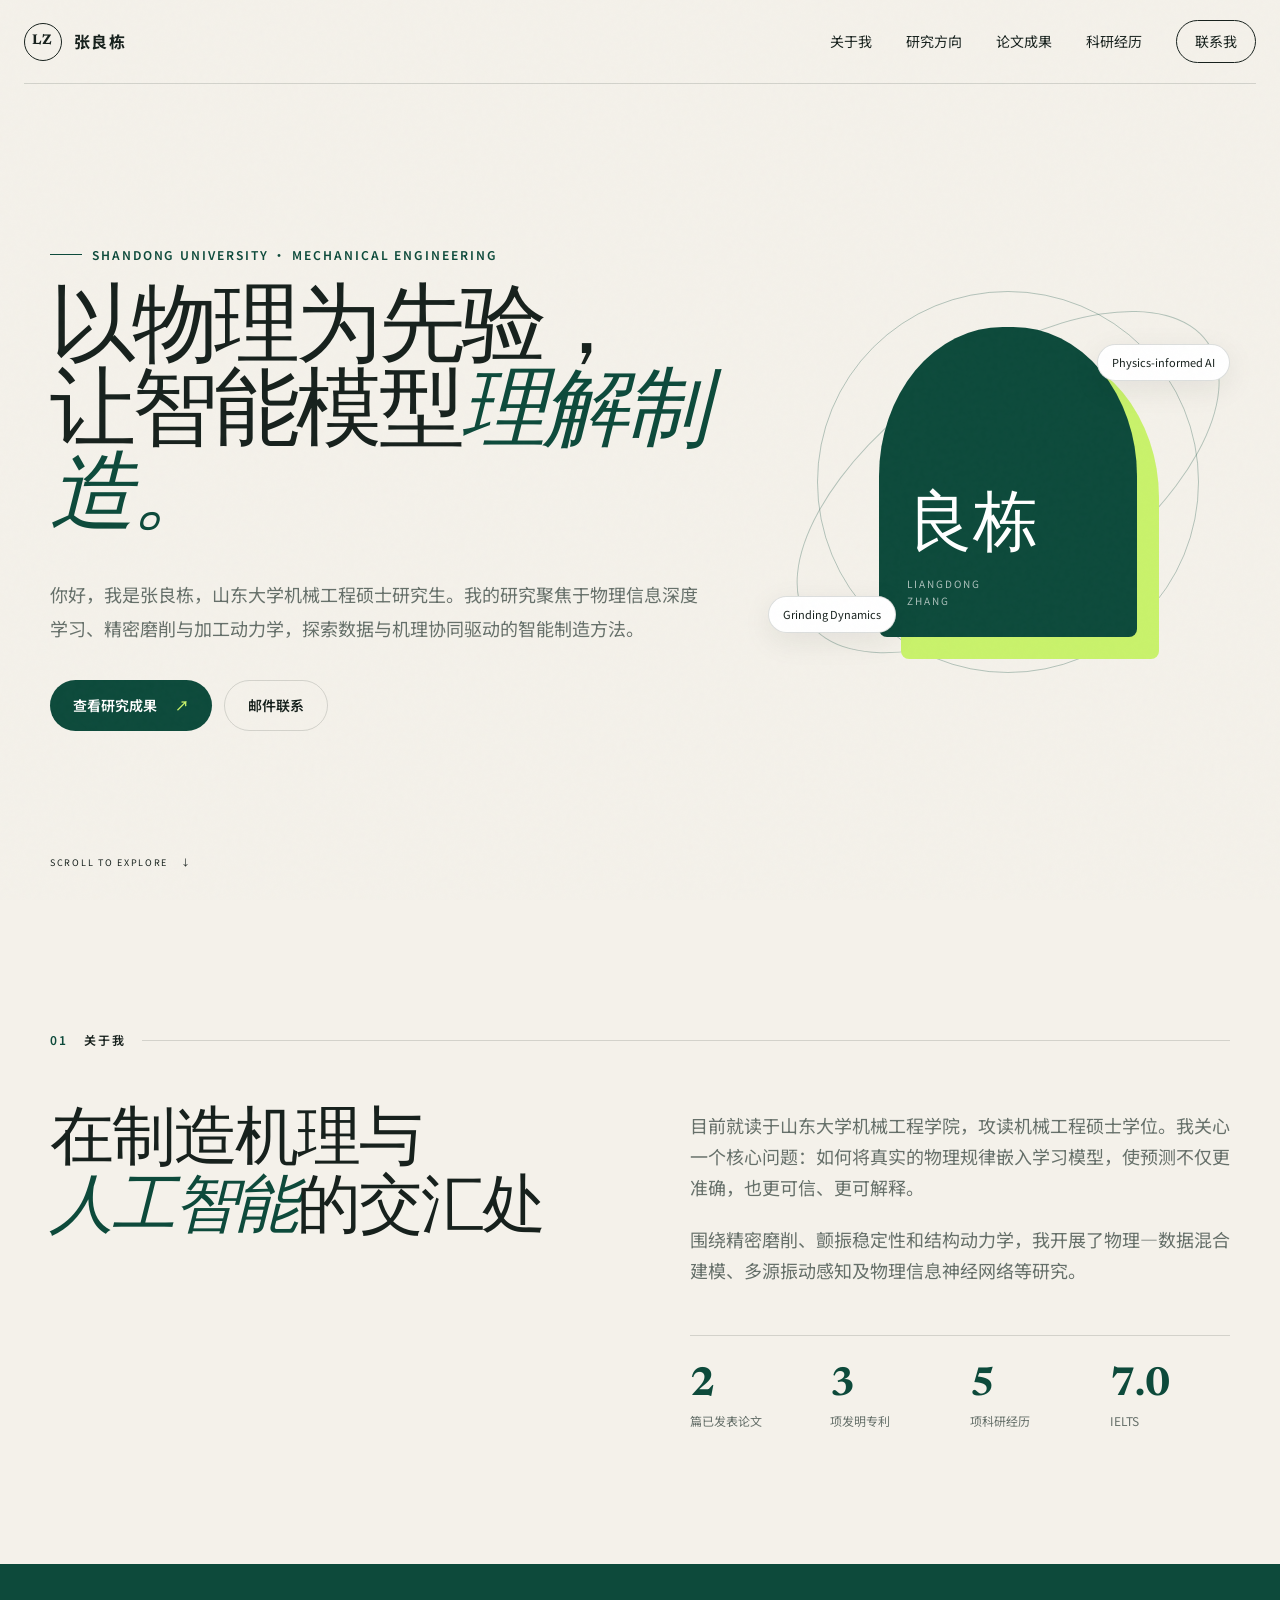
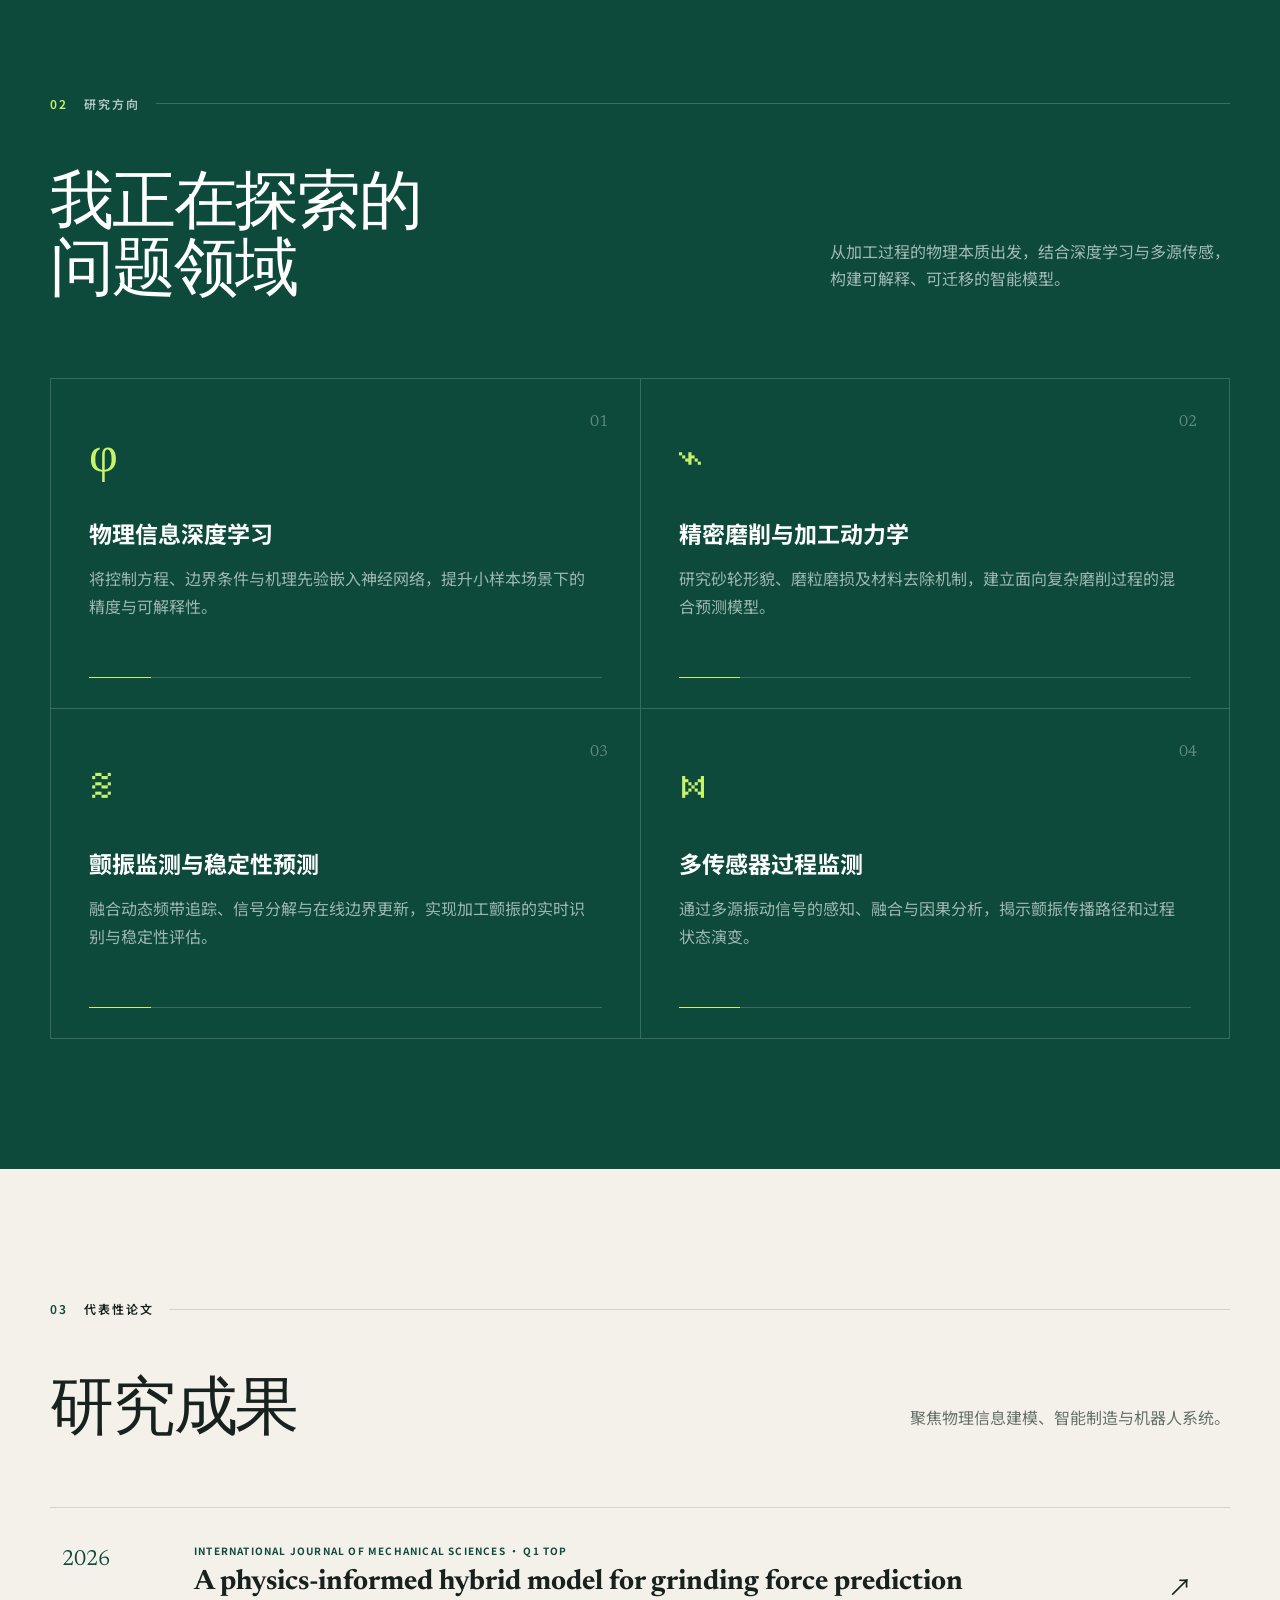
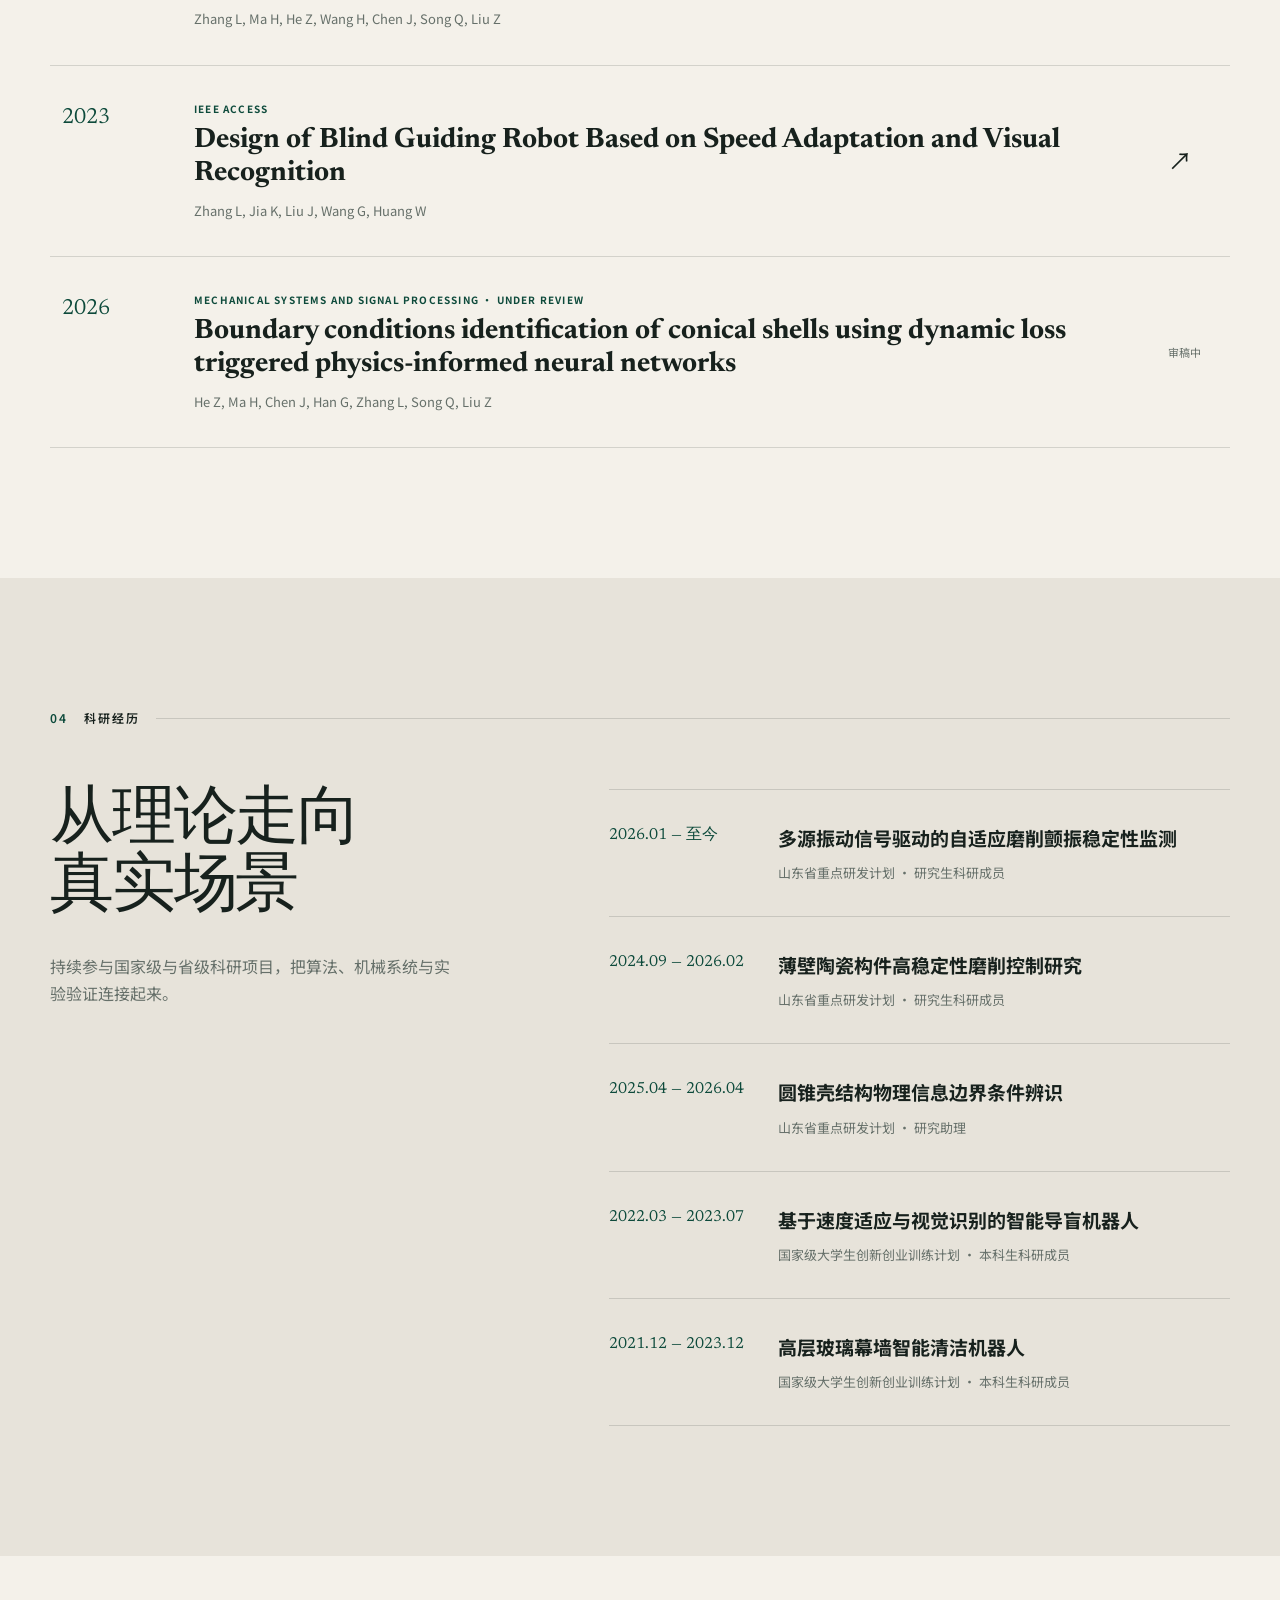
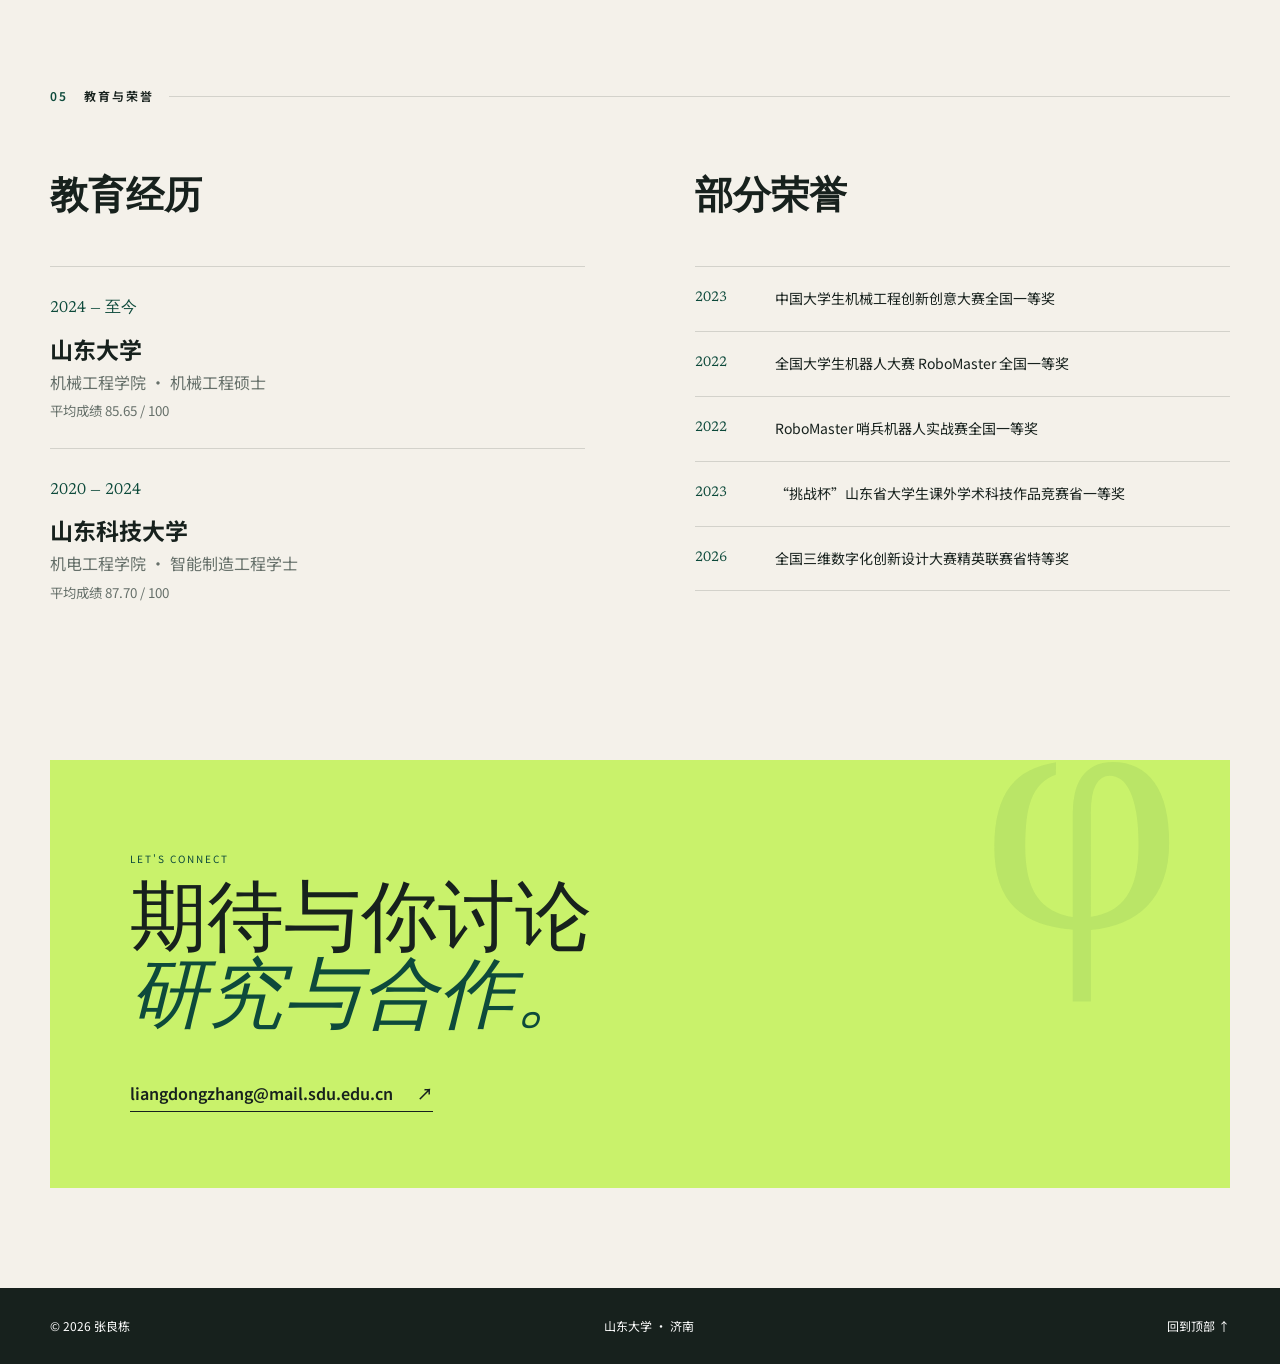
==== index.html @ fd8943cd "Add files via upload" ====
<!doctype html>
<html lang="zh-CN">
<head>
  <meta charset="UTF-8">
  <meta name="viewport" content="width=device-width, initial-scale=1.0">
  <meta name="description" content="张良栋的个人学术主页，研究方向包括物理信息深度学习、精密磨削、加工颤振监测与多传感器过程监测。">
  <title>张良栋｜个人学术主页</title>
  <link rel="preconnect" href="https://fonts.googleapis.com">
  <link rel="preconnect" href="https://fonts.gstatic.com" crossorigin>
  <link href="https://fonts.googleapis.com/css2?family=Noto+Sans+SC:wght@400;500;600;700&family=Newsreader:opsz,wght@6..72,500;6..72,600&display=swap" rel="stylesheet">
  <link rel="stylesheet" href="styles.css">
</head>
<body>
  <div class="page-noise" aria-hidden="true"></div>
  <header class="site-header">
    <a class="brand" href="#top" aria-label="返回首页">
      <span class="brand-mark">LZ</span>
      <span>张良栋</span>
    </a>
    <button class="menu-toggle" aria-label="打开导航" aria-expanded="false"><span></span><span></span></button>
    <nav class="nav-links" aria-label="主导航">
      <a href="#about">关于我</a>
      <a href="#research">研究方向</a>
      <a href="#publications">论文成果</a>
      <a href="#experience">科研经历</a>
      <a class="nav-contact" href="mailto:liangdongzhang@mail.sdu.edu.cn">联系我</a>
    </nav>
  </header>

  <main id="top">
    <section class="hero section-shell">
      <div class="hero-copy reveal">
        <p class="eyebrow"><span></span> SHANDONG UNIVERSITY · MECHANICAL ENGINEERING</p>
        <h1>以物理为先验，<br>让智能模型<span>理解制造。</span></h1>
        <p class="hero-intro">你好，我是张良栋，山东大学机械工程硕士研究生。我的研究聚焦于物理信息深度学习、精密磨削与加工动力学，探索数据与机理协同驱动的智能制造方法。</p>
        <div class="hero-actions">
          <a class="button button-primary" href="#publications">查看研究成果 <span>↗</span></a>
          <a class="button button-ghost" href="mailto:liangdongzhang@mail.sdu.edu.cn">邮件联系</a>
        </div>
      </div>
      <div class="hero-visual reveal" aria-label="张良栋姓名图形">
        <div class="orbit orbit-one"></div><div class="orbit orbit-two"></div>
        <div class="portrait-placeholder"><span>良栋</span><small>LIANGDONG<br>ZHANG</small></div>
        <div class="hero-tag tag-one">Physics-informed AI</div>
        <div class="hero-tag tag-two">Grinding Dynamics</div>
      </div>
      <div class="scroll-note">SCROLL TO EXPLORE <span>↓</span></div>
    </section>

    <section id="about" class="about section-shell section-pad">
      <div class="section-label reveal"><span>01</span> 关于我</div>
      <div class="about-grid">
        <h2 class="section-title reveal">在制造机理与<br><em>人工智能</em>的交汇处</h2>
        <div class="about-content reveal">
          <p>目前就读于山东大学机械工程学院，攻读机械工程硕士学位。我关心一个核心问题：如何将真实的物理规律嵌入学习模型，使预测不仅更准确，也更可信、更可解释。</p>
          <p>围绕精密磨削、颤振稳定性和结构动力学，我开展了物理—数据混合建模、多源振动感知及物理信息神经网络等研究。</p>
          <div class="stats">
            <div><strong>2</strong><span>篇已发表论文</span></div>
            <div><strong>3</strong><span>项发明专利</span></div>
            <div><strong>5</strong><span>项科研经历</span></div>
            <div><strong>7.0</strong><span>IELTS</span></div>
          </div>
        </div>
      </div>
    </section>

    <section id="research" class="research section-pad">
      <div class="section-shell">
        <div class="section-label light reveal"><span>02</span> 研究方向</div>
        <div class="research-head reveal"><h2 class="section-title light">我正在探索的<br>问题领域</h2><p>从加工过程的物理本质出发，结合深度学习与多源传感，构建可解释、可迁移的智能模型。</p></div>
        <div class="research-grid">
          <article class="research-card reveal"><span class="card-index">01</span><div class="card-icon">φ</div><h3>物理信息深度学习</h3><p>将控制方程、边界条件与机理先验嵌入神经网络，提升小样本场景下的精度与可解释性。</p><div class="card-line"></div></article>
          <article class="research-card reveal"><span class="card-index">02</span><div class="card-icon">⌁</div><h3>精密磨削与加工动力学</h3><p>研究砂轮形貌、磨粒磨损及材料去除机制，建立面向复杂磨削过程的混合预测模型。</p><div class="card-line"></div></article>
          <article class="research-card reveal"><span class="card-index">03</span><div class="card-icon">≋</div><h3>颤振监测与稳定性预测</h3><p>融合动态频带追踪、信号分解与在线边界更新，实现加工颤振的实时识别与稳定性评估。</p><div class="card-line"></div></article>
          <article class="research-card reveal"><span class="card-index">04</span><div class="card-icon">⋈</div><h3>多传感器过程监测</h3><p>通过多源振动信号的感知、融合与因果分析，揭示颤振传播路径和过程状态演变。</p><div class="card-line"></div></article>
        </div>
      </div>
    </section>

    <section id="publications" class="publications section-shell section-pad">
      <div class="section-label reveal"><span>03</span> 代表性论文</div>
      <div class="pub-heading reveal"><h2 class="section-title">研究成果</h2><p>聚焦物理信息建模、智能制造与机器人系统。</p></div>
      <div class="pub-list">
        <a class="pub-item reveal" href="https://doi.org/10.1016/j.ijmecsci.2026.111451" target="_blank" rel="noreferrer"><span class="pub-year">2026</span><div><p class="pub-meta">INTERNATIONAL JOURNAL OF MECHANICAL SCIENCES · Q1 TOP</p><h3>A physics-informed hybrid model for grinding force prediction</h3><p>Zhang L, Ma H, He Z, Wang H, Chen J, Song Q, Liu Z</p></div><span class="pub-arrow">↗</span></a>
        <a class="pub-item reveal" href="https://doi.org/10.1109/ACCESS.2023.3296066" target="_blank" rel="noreferrer"><span class="pub-year">2023</span><div><p class="pub-meta">IEEE ACCESS</p><h3>Design of Blind Guiding Robot Based on Speed Adaptation and Visual Recognition</h3><p>Zhang L, Jia K, Liu J, Wang G, Huang W</p></div><span class="pub-arrow">↗</span></a>
        <article class="pub-item reveal"><span class="pub-year">2026</span><div><p class="pub-meta">MECHANICAL SYSTEMS AND SIGNAL PROCESSING · UNDER REVIEW</p><h3>Boundary conditions identification of conical shells using dynamic loss triggered physics-informed neural networks</h3><p>He Z, Ma H, Chen J, Han G, Zhang L, Song Q, Liu Z</p></div><span class="status">审稿中</span></article>
      </div>
    </section>

    <section id="experience" class="experience section-pad">
      <div class="section-shell">
        <div class="section-label reveal"><span>04</span> 科研经历</div>
        <div class="experience-layout">
          <div class="experience-intro reveal"><h2 class="section-title">从理论走向<br>真实场景</h2><p>持续参与国家级与省级科研项目，把算法、机械系统与实验验证连接起来。</p></div>
          <div class="timeline">
            <article class="timeline-item reveal"><div class="time">2026.01 — 至今</div><div><h3>多源振动信号驱动的自适应磨削颤振稳定性监测</h3><p>山东省重点研发计划 · 研究生科研成员</p></div></article>
            <article class="timeline-item reveal"><div class="time">2024.09 — 2026.02</div><div><h3>薄壁陶瓷构件高稳定性磨削控制研究</h3><p>山东省重点研发计划 · 研究生科研成员</p></div></article>
            <article class="timeline-item reveal"><div class="time">2025.04 — 2026.04</div><div><h3>圆锥壳结构物理信息边界条件辨识</h3><p>山东省重点研发计划 · 研究助理</p></div></article>
            <article class="timeline-item reveal"><div class="time">2022.03 — 2023.07</div><div><h3>基于速度适应与视觉识别的智能导盲机器人</h3><p>国家级大学生创新创业训练计划 · 本科生科研成员</p></div></article>
            <article class="timeline-item reveal"><div class="time">2021.12 — 2023.12</div><div><h3>高层玻璃幕墙智能清洁机器人</h3><p>国家级大学生创新创业训练计划 · 本科生科研成员</p></div></article>
          </div>
        </div>
      </div>
    </section>

    <section class="education section-shell section-pad">
      <div class="section-label reveal"><span>05</span> 教育与荣誉</div>
      <div class="edu-grid">
        <div class="edu-column reveal"><h2 class="minor-title">教育经历</h2><article><span>2024 — 至今</span><h3>山东大学</h3><p>机械工程学院 · 机械工程硕士</p><small>平均成绩 85.65 / 100</small></article><article><span>2020 — 2024</span><h3>山东科技大学</h3><p>机电工程学院 · 智能制造工程学士</p><small>平均成绩 87.70 / 100</small></article></div>
        <div class="award-column reveal"><h2 class="minor-title">部分荣誉</h2><ul><li><span>2023</span>中国大学生机械工程创新创意大赛全国一等奖</li><li><span>2022</span>全国大学生机器人大赛 RoboMaster 全国一等奖</li><li><span>2022</span>RoboMaster 哨兵机器人实战赛全国一等奖</li><li><span>2023</span>“挑战杯”山东省大学生课外学术科技作品竞赛省一等奖</li><li><span>2026</span>全国三维数字化创新设计大赛精英联赛省特等奖</li></ul></div>
      </div>
    </section>

    <section class="contact section-shell reveal">
      <p>LET'S CONNECT</p><h2>期待与你讨论<br><em>研究与合作。</em></h2><a href="mailto:liangdongzhang@mail.sdu.edu.cn">liangdongzhang@mail.sdu.edu.cn <span>↗</span></a>
    </section>
  </main>

  <footer><div class="section-shell"><span>© <span id="year"></span> 张良栋</span><span>山东大学 · 济南</span><a href="#top">回到顶部 ↑</a></div></footer>
  <script src="script.js"></script>
</body>
</html>
---- styles.css ----
:root{--paper:#f4f1ea;--ink:#17211d;--muted:#66706a;--green:#0d4a3b;--lime:#c9f26b;--line:rgba(23,33,29,.15);--serif:"Newsreader",serif;--sans:"Noto Sans SC",sans-serif}*{box-sizing:border-box}html{scroll-behavior:smooth}body{margin:0;background:var(--paper);color:var(--ink);font-family:var(--sans);font-size:16px;line-height:1.7}.page-noise{position:fixed;inset:0;pointer-events:none;z-index:99;opacity:.025;background-image:url("data:image/svg+xml,%3Csvg viewBox='0 0 180 180' xmlns='http://www.w3.org/2000/svg'%3E%3Cfilter id='n'%3E%3CfeTurbulence type='fractalNoise' baseFrequency='.9' numOctaves='4' stitchTiles='stitch'/%3E%3C/filter%3E%3Crect width='100%25' height='100%25' filter='url(%23n)' opacity='.8'/%3E%3C/svg%3E")}.section-shell{width:min(1180px,calc(100% - 80px));margin:auto}.section-pad{padding-top:130px;padding-bottom:130px}.site-header{height:84px;width:min(1340px,calc(100% - 48px));margin:auto;display:flex;align-items:center;justify-content:space-between;position:relative;z-index:50;border-bottom:1px solid var(--line)}.brand{display:flex;align-items:center;gap:12px;color:var(--ink);text-decoration:none;font-weight:700;letter-spacing:.08em}.brand-mark{width:38px;height:38px;border:1.5px solid var(--ink);border-radius:50%;display:grid;place-items:center;font-family:var(--serif);font-size:14px}.nav-links{display:flex;align-items:center;gap:34px}.nav-links a{color:var(--ink);text-decoration:none;font-size:14px;transition:opacity .2s}.nav-links a:hover{opacity:.55}.nav-contact{border:1px solid var(--ink);border-radius:99px;padding:9px 18px}.menu-toggle{display:none;background:none;border:0;padding:10px}.menu-toggle span{display:block;width:24px;height:1px;background:var(--ink);margin:6px}.hero{min-height:calc(100vh - 84px);display:grid;grid-template-columns:1.2fr .8fr;align-items:center;gap:70px;position:relative;padding-top:70px;padding-bottom:90px}.eyebrow,.section-label{font-size:12px;letter-spacing:.16em;font-weight:600;text-transform:uppercase}.eyebrow{display:flex;align-items:center;gap:10px;color:var(--green);margin-bottom:26px}.eyebrow span{width:32px;height:1px;background:currentColor}.hero h1{font-family:var(--serif);font-weight:500;font-size:clamp(60px,6.7vw,98px);line-height:.98;letter-spacing:-.045em;margin:0}.hero h1 span{color:var(--green);font-style:italic}.hero-intro{max-width:650px;color:var(--muted);font-size:18px;line-height:1.9;margin:34px 0}.hero-actions{display:flex;gap:12px}.button{padding:13px 23px;border-radius:99px;text-decoration:none;font-size:14px;font-weight:600;display:inline-flex;gap:18px;align-items:center}.button-primary{background:var(--green);color:white}.button-primary span{color:var(--lime)}.button-ghost{border:1px solid var(--line);color:var(--ink)}.hero-visual{aspect-ratio:1;position:relative;display:grid;place-items:center}.portrait-placeholder{width:58%;aspect-ratio:.83;background:var(--green);border-radius:48% 48% 8px 8px;display:flex;flex-direction:column;justify-content:flex-end;padding:28px;color:white;position:relative;z-index:2;box-shadow:22px 22px 0 var(--lime)}.portrait-placeholder>span{font-family:var(--serif);font-size:66px;line-height:1}.portrait-placeholder small{font-size:10px;letter-spacing:.2em;margin-top:14px;opacity:.65}.orbit{position:absolute;border:1px solid rgba(13,74,59,.28);border-radius:50%}.orbit-one{width:86%;height:86%}.orbit-two{width:110%;height:54%;transform:rotate(-35deg)}.hero-tag{position:absolute;background:#fff;border:1px solid var(--line);border-radius:99px;padding:8px 14px;font-size:11px;z-index:3;box-shadow:0 8px 30px rgba(23,33,29,.08)}.tag-one{top:19%;right:0}.tag-two{bottom:16%;left:-4%}.scroll-note{position:absolute;bottom:30px;left:0;font-size:9px;letter-spacing:.19em}.scroll-note span{margin-left:9px}.section-label{display:flex;align-items:center;gap:16px;margin-bottom:60px}.section-label span{color:var(--green)}.section-label:after{content:"";height:1px;flex:1;background:var(--line)}.section-title{font-family:var(--serif);font-size:clamp(48px,5vw,74px);font-weight:500;line-height:1.05;letter-spacing:-.035em;margin:0}.section-title em{color:var(--green);font-weight:500}.about-grid{display:grid;grid-template-columns:1fr 1fr;gap:100px}.about-content>p{font-size:18px;color:var(--muted);margin:0 0 22px}.stats{display:grid;grid-template-columns:repeat(4,1fr);gap:20px;border-top:1px solid var(--line);margin-top:50px;padding-top:30px}.stats strong{display:block;font-family:var(--serif);font-size:40px;color:var(--green);line-height:1}.stats span{font-size:12px;color:var(--muted)}.research{background:var(--green);color:white}.section-label.light{color:rgba(255,255,255,.7)}.section-label.light span{color:var(--lime)}.section-label.light:after{background:rgba(255,255,255,.2)}.research-head{display:flex;justify-content:space-between;align-items:flex-end;margin-bottom:70px}.section-title.light{color:white}.research-head>p{width:400px;color:rgba(255,255,255,.62)}.research-grid{display:grid;grid-template-columns:repeat(2,1fr);border-top:1px solid rgba(255,255,255,.18);border-left:1px solid rgba(255,255,255,.18)}.research-card{min-height:330px;padding:38px;position:relative;border-right:1px solid rgba(255,255,255,.18);border-bottom:1px solid rgba(255,255,255,.18);overflow:hidden}.card-index{position:absolute;right:32px;top:30px;font-family:var(--serif);color:rgba(255,255,255,.35)}.card-icon{font-family:var(--serif);font-size:50px;color:var(--lime);height:75px}.research-card h3{font-size:23px;margin:22px 0 12px}.research-card p{color:rgba(255,255,255,.6);max-width:500px;margin:0}.card-line{position:absolute;left:38px;right:38px;bottom:30px;height:1px;background:rgba(255,255,255,.18)}.card-line:after{content:"";display:block;width:12%;height:1px;background:var(--lime);transition:width .4s}.research-card:hover .card-line:after{width:100%}.pub-heading{display:flex;align-items:flex-end;justify-content:space-between;margin-bottom:60px}.pub-heading p{color:var(--muted)}.pub-item{display:grid;grid-template-columns:100px 1fr 50px;gap:32px;padding:34px 12px;border-top:1px solid var(--line);text-decoration:none;color:var(--ink);transition:padding .25s,background .25s}.pub-item:last-child{border-bottom:1px solid var(--line)}a.pub-item:hover{background:rgba(255,255,255,.65);padding-left:24px;padding-right:24px}.pub-year{font-family:var(--serif);font-size:22px;color:var(--green)}.pub-meta{color:var(--green)!important;font-size:10px!important;font-weight:700;letter-spacing:.12em}.pub-item h3{font-family:var(--serif);font-size:28px;line-height:1.2;margin:7px 0 9px}.pub-item p{color:var(--muted);font-size:13px;margin:0}.pub-arrow{font-size:24px;align-self:center}.status{font-size:11px;color:var(--muted);align-self:center}.experience{background:#e7e3da}.experience-layout{display:grid;grid-template-columns:.85fr 1.15fr;gap:100px}.experience-intro{position:sticky;top:120px;align-self:start}.experience-intro>p{color:var(--muted);max-width:400px;margin-top:30px}.timeline{border-top:1px solid var(--line)}.timeline-item{display:grid;grid-template-columns:145px 1fr;gap:24px;padding:32px 0;border-bottom:1px solid var(--line)}.timeline-item .time{font-family:var(--serif);color:var(--green);font-size:16px}.timeline-item h3{font-size:19px;margin:0 0 8px}.timeline-item p{font-size:13px;color:var(--muted);margin:0}.edu-grid{display:grid;grid-template-columns:1fr 1fr;gap:110px}.minor-title{font-family:var(--serif);font-size:38px;margin:0 0 35px}.edu-column article{padding:25px 0;border-top:1px solid var(--line)}.edu-column article>span,.award-column li span{color:var(--green);font-family:var(--serif)}.edu-column h3{font-size:23px;margin:7px 0 0}.edu-column p{margin:0;color:var(--muted)}.edu-column small{color:var(--muted)}.award-column ul{list-style:none;margin:0;padding:0;border-top:1px solid var(--line)}.award-column li{display:grid;grid-template-columns:70px 1fr;gap:10px;padding:20px 0;border-bottom:1px solid var(--line);font-size:14px}.contact{background:var(--lime);padding:80px;margin-bottom:100px;position:relative;overflow:hidden}.contact:after{content:"φ";position:absolute;right:4%;top:-90px;font-family:var(--serif);font-size:350px;line-height:1;color:rgba(13,74,59,.08)}.contact>p{font-size:10px;letter-spacing:.2em;color:var(--green)}.contact h2{font-family:var(--serif);font-weight:500;font-size:clamp(48px,6vw,80px);line-height:1;margin:20px 0 40px}.contact h2 em{color:var(--green);font-weight:500}.contact>a{position:relative;z-index:1;color:var(--ink);font-weight:600;text-decoration:none;border-bottom:1px solid var(--ink);padding-bottom:6px}.contact>a span{margin-left:20px}footer{background:var(--ink);color:white;padding:28px 0;font-size:12px}footer .section-shell{display:flex;justify-content:space-between}footer a{color:white;text-decoration:none}.reveal{opacity:0;transform:translateY(24px);transition:opacity .7s ease,transform .7s ease}.reveal.visible{opacity:1;transform:none}
@media(max-width:900px){.section-shell{width:min(100% - 40px,700px)}.section-pad{padding:90px 0}.menu-toggle{display:block}.nav-links{display:none;position:absolute;top:75px;left:0;right:0;background:var(--paper);padding:30px;flex-direction:column;align-items:flex-start;border-bottom:1px solid var(--line)}.nav-links.open{display:flex}.hero{grid-template-columns:1fr;padding-top:70px}.hero-copy{z-index:3}.hero-visual{width:min(460px,90%);margin:auto}.scroll-note{display:none}.about-grid,.experience-layout,.edu-grid{grid-template-columns:1fr;gap:60px}.stats{grid-template-columns:repeat(2,1fr)}.research-head{display:block}.research-head>p{width:auto;margin-top:25px}.experience-intro{position:static}.contact{padding:55px 35px}}
@media(max-width:600px){.site-header{width:calc(100% - 30px)}.section-shell{width:calc(100% - 30px)}.hero{gap:25px;padding-top:45px}.hero h1{font-size:52px}.hero-intro{font-size:16px}.hero-actions{flex-wrap:wrap}.hero-visual{width:90%}.research-grid{grid-template-columns:1fr}.research-card{min-height:300px}.pub-heading{display:block}.pub-item{grid-template-columns:54px 1fr;gap:12px}.pub-arrow,.status{display:none}.pub-item h3{font-size:22px}.timeline-item{grid-template-columns:1fr;gap:8px}.edu-grid{gap:70px}.contact{width:calc(100% - 30px);margin-bottom:50px}.contact h2{font-size:47px}.contact>a{font-size:12px}footer .section-shell{flex-direction:column;gap:8px}.section-title{font-size:48px}}
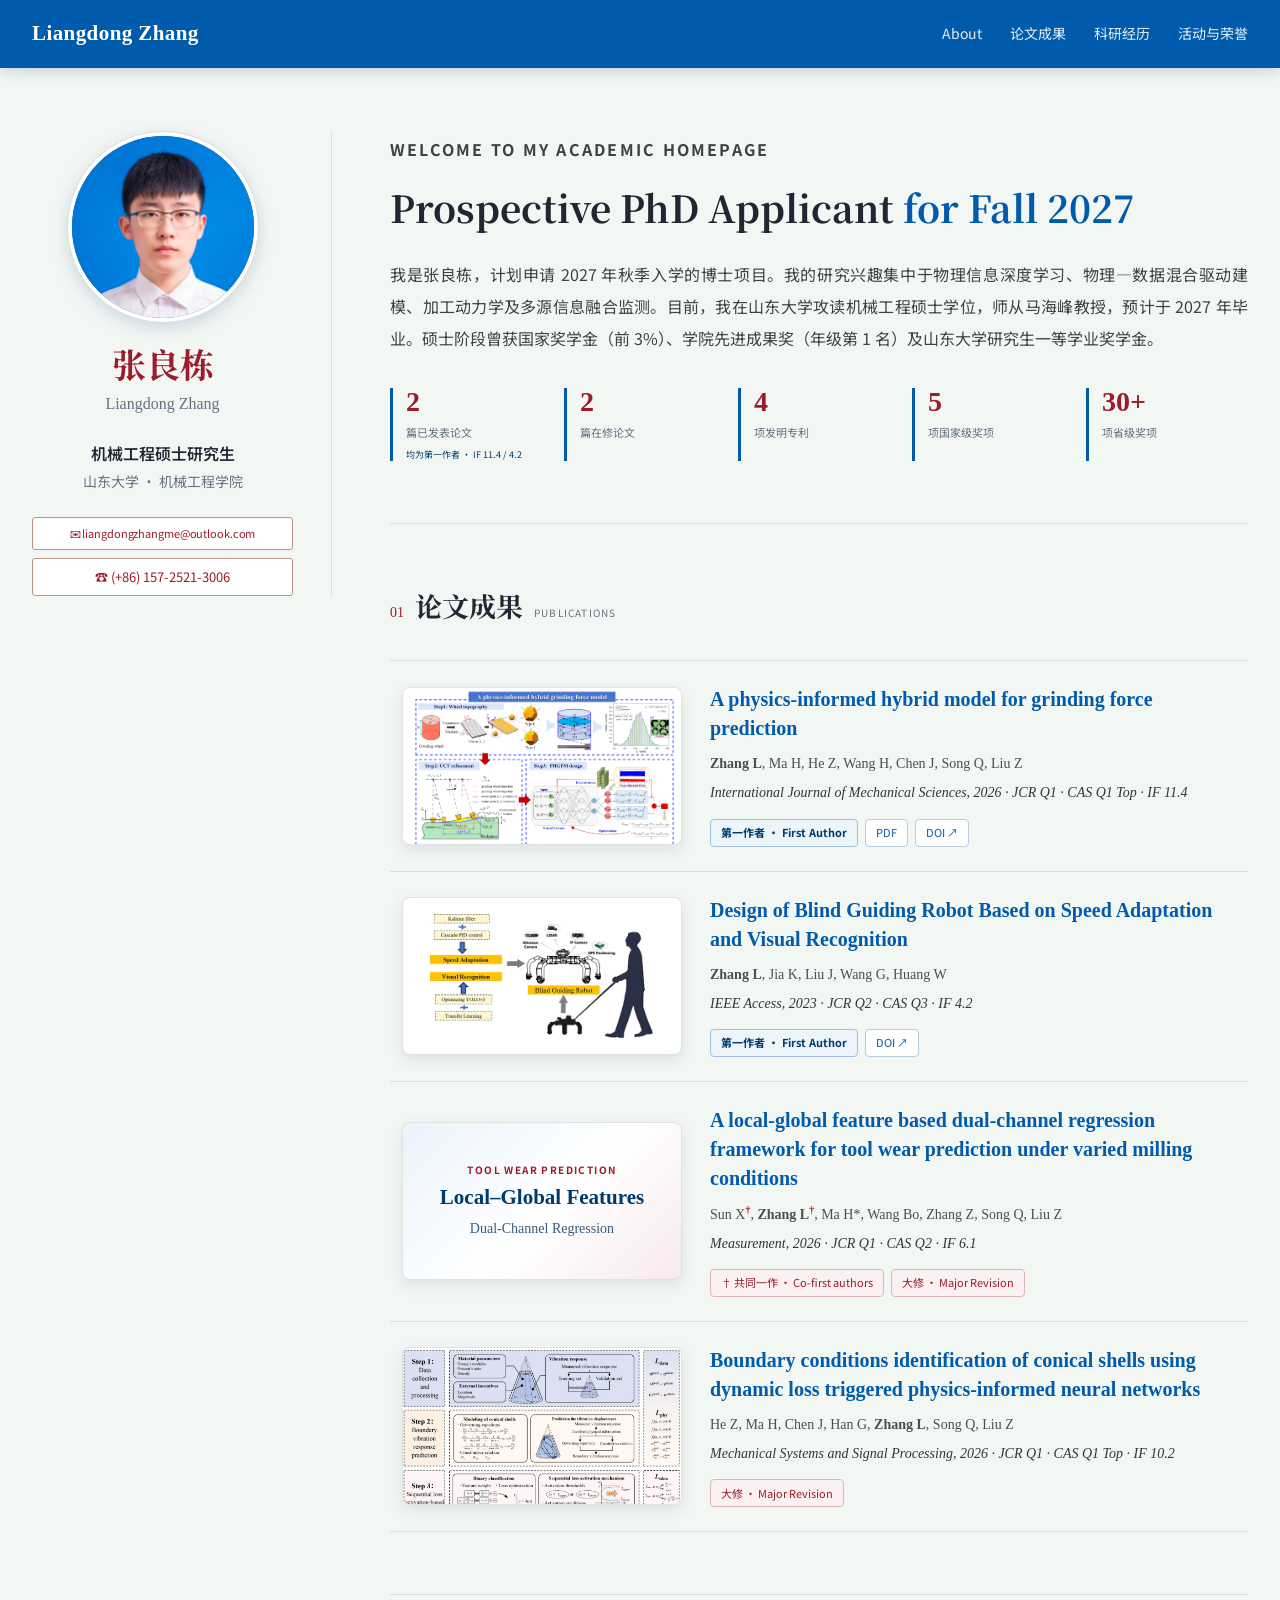
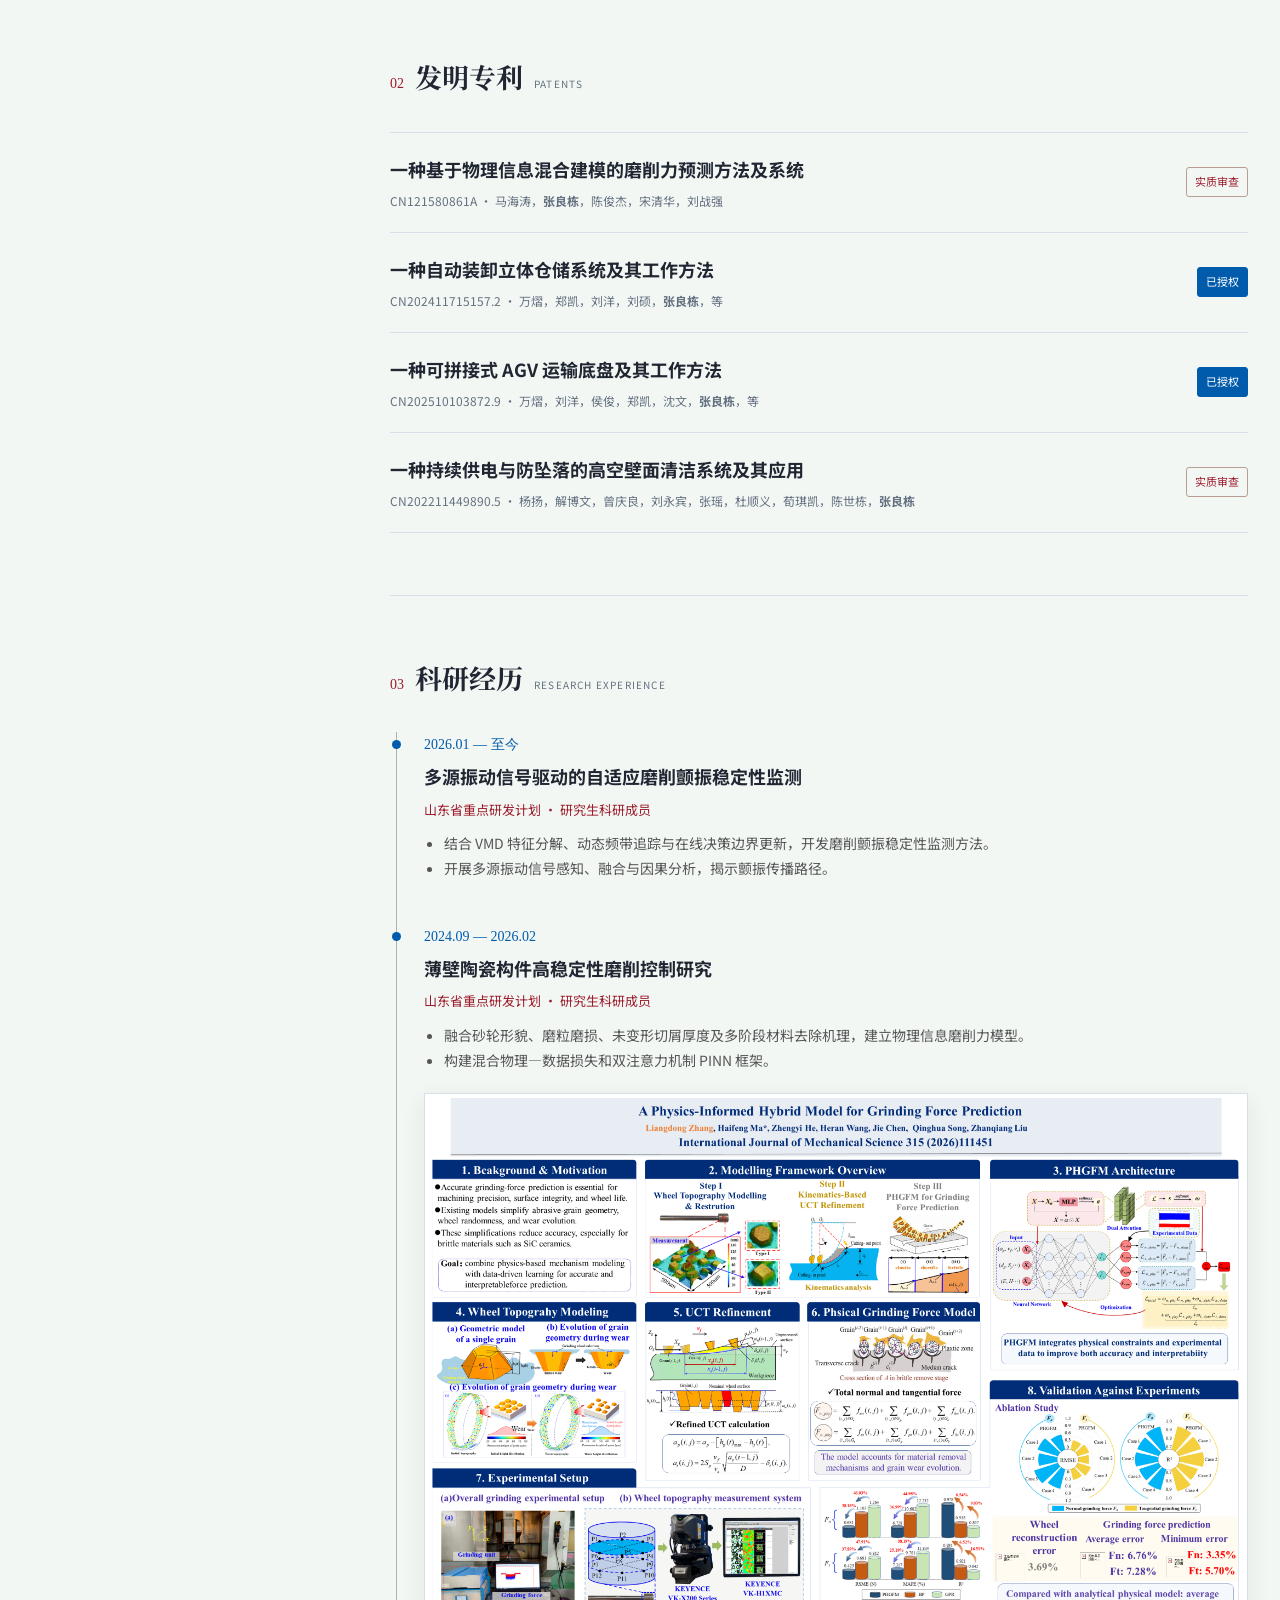
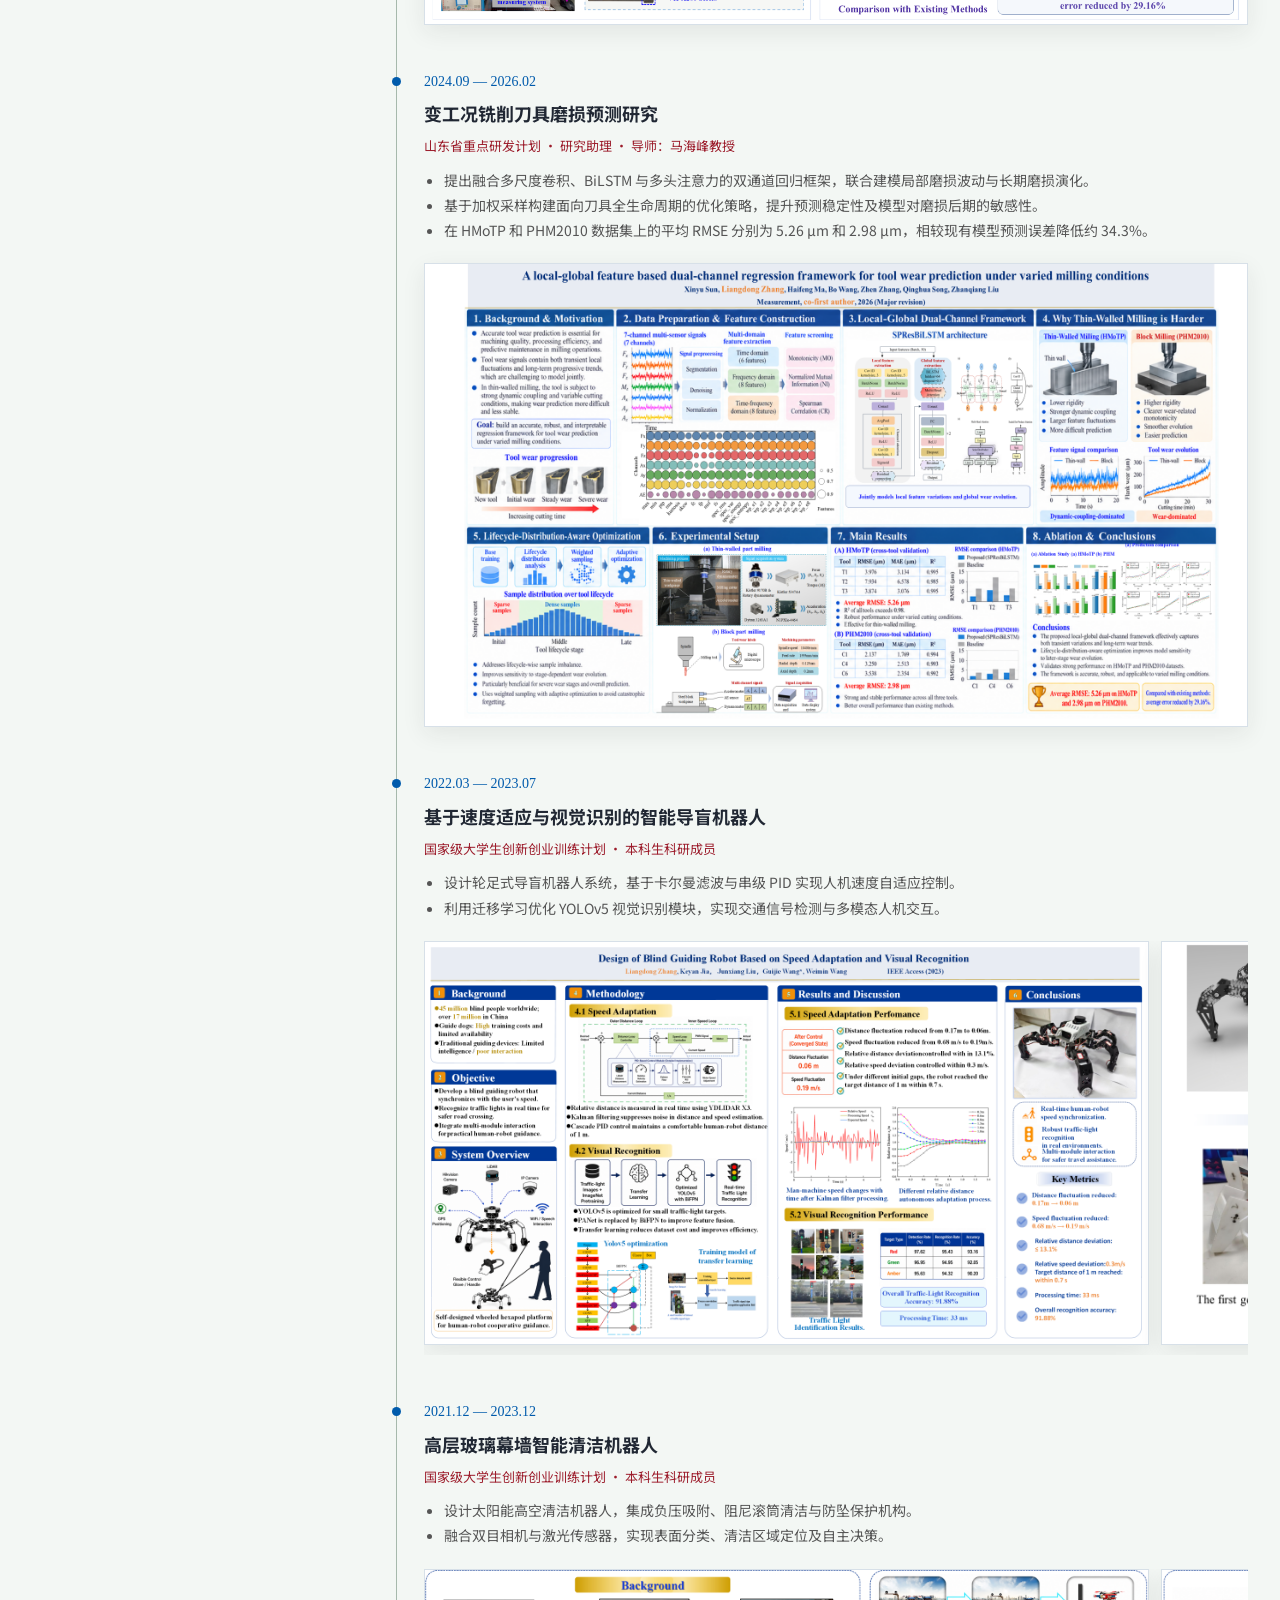
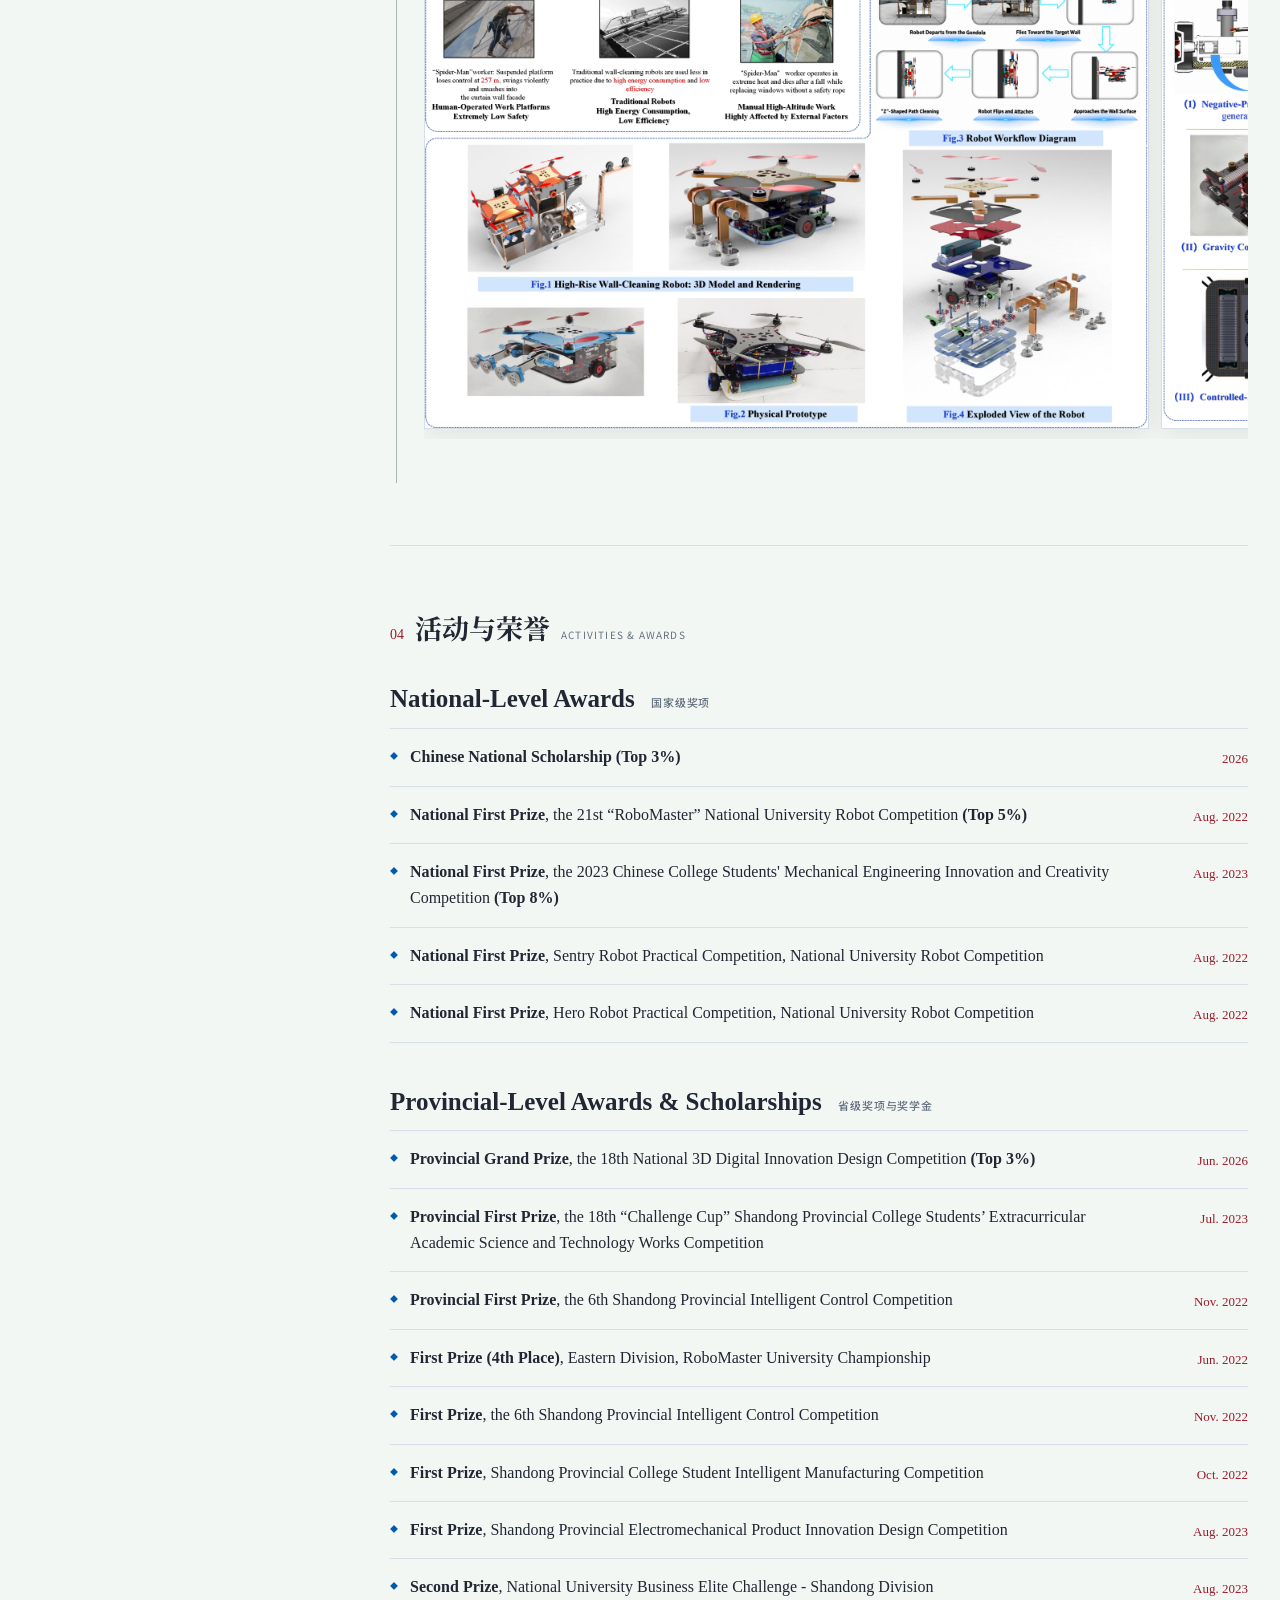
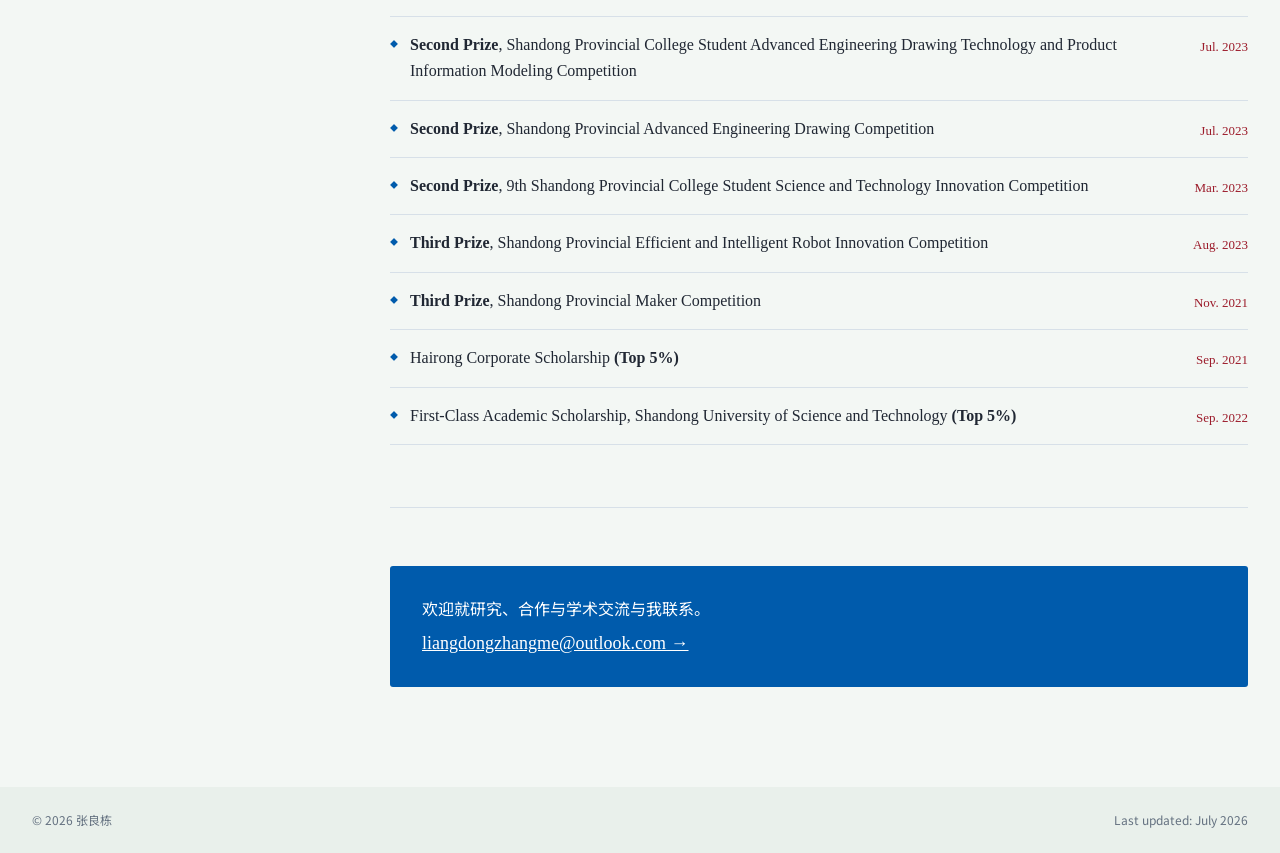
==== commit d7b799ee: "Update academic homepage content and project visuals" ====
--- a/index.html
+++ b/index.html
@@ -7,116 +7,167 @@
   <title>张良栋｜个人学术主页</title>
   <link rel="preconnect" href="https://fonts.googleapis.com">
   <link rel="preconnect" href="https://fonts.gstatic.com" crossorigin>
-  <link href="https://fonts.googleapis.com/css2?family=Noto+Sans+SC:wght@400;500;600;700&family=Newsreader:opsz,wght@6..72,500;6..72,600&display=swap" rel="stylesheet">
+  <link href="https://fonts.googleapis.com/css2?family=Noto+Sans+SC:wght@400;500;600;700&family=Noto+Serif+SC:wght@600;700&display=swap" rel="stylesheet">
   <link rel="stylesheet" href="styles.css">
 </head>
 <body>
-  <div class="page-noise" aria-hidden="true"></div>
   <header class="site-header">
-    <a class="brand" href="#top" aria-label="返回首页">
-      <span class="brand-mark">LZ</span>
-      <span>张良栋</span>
-    </a>
-    <button class="menu-toggle" aria-label="打开导航" aria-expanded="false"><span></span><span></span></button>
-    <nav class="nav-links" aria-label="主导航">
-      <a href="#about">关于我</a>
-      <a href="#research">研究方向</a>
-      <a href="#publications">论文成果</a>
-      <a href="#experience">科研经历</a>
-      <a class="nav-contact" href="mailto:liangdongzhang@mail.sdu.edu.cn">联系我</a>
-    </nav>
+    <div class="header-inner">
+      <a class="brand" href="#top">Liangdong Zhang</a>
+      <button class="menu-toggle" aria-label="打开导航" aria-expanded="false"><span></span><span></span></button>
+      <nav class="nav-links" aria-label="主导航">
+        <a href="#about">About</a><a href="#publications">论文成果</a><a href="#experience">科研经历</a><a href="#more">活动与荣誉</a>
+      </nav>
+    </div>
   </header>
 
-  <main id="top">
-    <section class="hero section-shell">
-      <div class="hero-copy reveal">
-        <p class="eyebrow"><span></span> SHANDONG UNIVERSITY · MECHANICAL ENGINEERING</p>
-        <h1>以物理为先验，<br>让智能模型<span>理解制造。</span></h1>
-        <p class="hero-intro">你好，我是张良栋，山东大学机械工程硕士研究生。我的研究聚焦于物理信息深度学习、精密磨削与加工动力学，探索数据与机理协同驱动的智能制造方法。</p>
-        <div class="hero-actions">
-          <a class="button button-primary" href="#publications">查看研究成果 <span>↗</span></a>
-          <a class="button button-ghost" href="mailto:liangdongzhang@mail.sdu.edu.cn">邮件联系</a>
+  <main id="top" class="page-layout">
+    <aside class="profile-card">
+      <div class="avatar"><img src="assets/profile-photo.jpg" alt="张良栋证件照"></div>
+      <h1>张良栋</h1><p class="english-name">Liangdong Zhang</p>
+      <p class="position">机械工程硕士研究生</p>
+      <p class="affiliation">山东大学 · 机械工程学院</p>
+      <div class="profile-links">
+        <a class="email-link" href="mailto:liangdongzhangme@outlook.com">✉ liangdongzhangme@outlook.com</a>
+        <a href="tel:+8615725213006">☎ (+86) 157-2521-3006</a>
+
+      </div>
+
+    </aside>
+
+    <div class="main-content">
+      <section id="about" class="intro section-block reveal">
+        <p class="kicker">WELCOME TO MY ACADEMIC HOMEPAGE</p>
+        <h2>Prospective PhD Applicant <em>for Fall 2027</em></h2>
+        <p class="about-copy">我是张良栋，计划申请 2027 年秋季入学的博士项目。我的研究兴趣集中于物理信息深度学习、物理—数据混合驱动建模、加工动力学及多源信息融合监测。目前，我在山东大学攻读机械工程硕士学位，师从马海峰教授，预计于 2027 年毕业。硕士阶段曾获国家奖学金（前 3%）、学院先进成果奖（年级第 1 名）及山东大学研究生一等学业奖学金。</p>
+
+        <div class="quick-facts"><div class="published-fact"><strong>2</strong><span>篇已发表论文</span><small>均为第一作者 · IF 11.4 / 4.2</small></div><div><strong>2</strong><span>篇在修论文</span></div><div><strong>4</strong><span>项发明专利</span></div><div><strong>5</strong><span>项国家级奖项</span></div><div><strong>30+</strong><span>项省级奖项</span></div></div>
+      </section>
+
+
+      <section id="publications" class="section-block reveal">
+        <div class="section-heading"><span>01</span><h2>论文成果</h2><small>PUBLICATIONS</small></div>
+        <div class="publication-cards">
+          <article class="publication-card">
+            <figure class="publication-visual"><img src="assets/publications/grinding-graphical-abstract.png" alt="物理信息混合磨削力模型图形摘要"></figure>
+            <div class="publication-info">
+              <h3>A physics-informed hybrid model for grinding force prediction</h3>
+              <p class="publication-authors"><b>Zhang L</b>, Ma H, He Z, Wang H, Chen J, Song Q, Liu Z</p>
+              <p class="publication-journal">International Journal of Mechanical Sciences, 2026 · JCR Q1 · CAS Q1 Top · IF 11.4</p>
+              <div class="publication-actions"><span class="author-role">第一作者 · First Author</span><a href="assets/grinding-force-paper.pdf" target="_blank">PDF</a><a href="https://doi.org/10.1016/j.ijmecsci.2026.111451" target="_blank" rel="noreferrer">DOI ↗</a></div>
+            </div>
+          </article>
+          <article class="publication-card">
+            <figure class="publication-visual"><img src="assets/publications/blind-guiding-robot.png" alt="基于速度自适应与视觉识别的智能导盲机器人系统图" loading="lazy" decoding="async"></figure>
+            <div class="publication-info">
+              <h3>Design of Blind Guiding Robot Based on Speed Adaptation and Visual Recognition</h3>
+              <p class="publication-authors"><b>Zhang L</b>, Jia K, Liu J, Wang G, Huang W</p>
+              <p class="publication-journal">IEEE Access, 2023 · JCR Q2 · CAS Q3 · IF 4.2</p>
+              <div class="publication-actions"><span class="author-role">第一作者 · First Author</span><a href="https://doi.org/10.1109/ACCESS.2023.3296066" target="_blank" rel="noreferrer">DOI ↗</a></div>
+            </div>
+          </article>
+          <article class="publication-card">
+            <figure class="publication-visual publication-topic-visual" aria-label="刀具磨损预测双通道回归框架主题图">
+              <div><small>TOOL WEAR PREDICTION</small><strong>Local–Global Features</strong><span>Dual-Channel Regression</span></div>
+            </figure>
+            <div class="publication-info">
+              <h3>A local-global feature based dual-channel regression framework for tool wear prediction under varied milling conditions</h3>
+              <p class="publication-authors">Sun X<sup>†</sup>, <b>Zhang L</b><sup>†</sup>, Ma H*, Wang Bo, Zhang Z, Song Q, Liu Z</p>
+              <p class="publication-journal">Measurement, 2026 · JCR Q1 · CAS Q2 · IF 6.1</p>
+              <div class="publication-actions"><span class="review">† 共同一作 · Co-first authors</span><span class="review">大修 · Major Revision</span></div>
+            </div>
+          </article>
+          <article class="publication-card">
+            <figure class="publication-visual"><img src="assets/publications/conical-shell-identification.png" alt="基于顺序损失激活的圆锥壳边界条件辨识框架" loading="lazy" decoding="async"></figure>
+            <div class="publication-info">
+              <h3>Boundary conditions identification of conical shells using dynamic loss triggered physics-informed neural networks</h3>
+              <p class="publication-authors">He Z, Ma H, Chen J, Han G, <b>Zhang L</b>, Song Q, Liu Z</p>
+              <p class="publication-journal">Mechanical Systems and Signal Processing, 2026 · JCR Q1 · CAS Q1 Top · IF 10.2</p>
+              <div class="publication-actions"><span class="review">大修 · Major Revision</span></div>
+            </div>
+          </article>
         </div>
-      </div>
-      <div class="hero-visual reveal" aria-label="张良栋姓名图形">
-        <div class="orbit orbit-one"></div><div class="orbit orbit-two"></div>
-        <div class="portrait-placeholder"><span>良栋</span><small>LIANGDONG<br>ZHANG</small></div>
-        <div class="hero-tag tag-one">Physics-informed AI</div>
-        <div class="hero-tag tag-two">Grinding Dynamics</div>
-      </div>
-      <div class="scroll-note">SCROLL TO EXPLORE <span>↓</span></div>
-    </section>
+      </section>
 
-    <section id="about" class="about section-shell section-pad">
-      <div class="section-label reveal"><span>01</span> 关于我</div>
-      <div class="about-grid">
-        <h2 class="section-title reveal">在制造机理与<br><em>人工智能</em>的交汇处</h2>
-        <div class="about-content reveal">
-          <p>目前就读于山东大学机械工程学院，攻读机械工程硕士学位。我关心一个核心问题：如何将真实的物理规律嵌入学习模型，使预测不仅更准确，也更可信、更可解释。</p>
-          <p>围绕精密磨削、颤振稳定性和结构动力学，我开展了物理—数据混合建模、多源振动感知及物理信息神经网络等研究。</p>
-          <div class="stats">
-            <div><strong>2</strong><span>篇已发表论文</span></div>
-            <div><strong>3</strong><span>项发明专利</span></div>
-            <div><strong>5</strong><span>项科研经历</span></div>
-            <div><strong>7.0</strong><span>IELTS</span></div>
-          </div>
+      <section id="patents" class="section-block reveal">
+        <div class="section-heading"><span>02</span><h2>发明专利</h2><small>PATENTS</small></div>
+        <div class="compact-list">
+          <article><div><h3>一种基于物理信息混合建模的磨削力预测方法及系统</h3><p>CN121580861A · 马海涛，<b>张良栋</b>，陈俊杰，宋清华，刘战强</p></div><span>实质审查</span></article>
+          <article><div><h3>一种自动装卸立体仓储系统及其工作方法</h3><p>CN202411715157.2 · 万熠，郑凯，刘洋，刘硕，<b>张良栋</b>，等</p></div><span class="done">已授权</span></article>
+          <article><div><h3>一种可拼接式 AGV 运输底盘及其工作方法</h3><p>CN202510103872.9 · 万熠，刘洋，侯俊，郑凯，沈文，<b>张良栋</b>，等</p></div><span class="done">已授权</span></article>
+          <article><div><h3>一种持续供电与防坠落的高空壁面清洁系统及其应用</h3><p>CN202211449890.5 · 杨扬，解博文，曾庆良，刘永宾，张瑶，杜顺义，荀琪凯，陈世栋，<b>张良栋</b></p></div><span>实质审查</span></article>
         </div>
-      </div>
-    </section>
+      </section>
 
-    <section id="research" class="research section-pad">
-      <div class="section-shell">
-        <div class="section-label light reveal"><span>02</span> 研究方向</div>
-        <div class="research-head reveal"><h2 class="section-title light">我正在探索的<br>问题领域</h2><p>从加工过程的物理本质出发，结合深度学习与多源传感，构建可解释、可迁移的智能模型。</p></div>
-        <div class="research-grid">
-          <article class="research-card reveal"><span class="card-index">01</span><div class="card-icon">φ</div><h3>物理信息深度学习</h3><p>将控制方程、边界条件与机理先验嵌入神经网络，提升小样本场景下的精度与可解释性。</p><div class="card-line"></div></article>
-          <article class="research-card reveal"><span class="card-index">02</span><div class="card-icon">⌁</div><h3>精密磨削与加工动力学</h3><p>研究砂轮形貌、磨粒磨损及材料去除机制，建立面向复杂磨削过程的混合预测模型。</p><div class="card-line"></div></article>
-          <article class="research-card reveal"><span class="card-index">03</span><div class="card-icon">≋</div><h3>颤振监测与稳定性预测</h3><p>融合动态频带追踪、信号分解与在线边界更新，实现加工颤振的实时识别与稳定性评估。</p><div class="card-line"></div></article>
-          <article class="research-card reveal"><span class="card-index">04</span><div class="card-icon">⋈</div><h3>多传感器过程监测</h3><p>通过多源振动信号的感知、融合与因果分析，揭示颤振传播路径和过程状态演变。</p><div class="card-line"></div></article>
+      <section id="experience" class="section-block reveal">
+        <div class="section-heading"><span>03</span><h2>科研经历</h2><small>RESEARCH EXPERIENCE</small></div>
+        <div class="project-list">
+          <article><time>2026.01 — 至今</time><h3>多源振动信号驱动的自适应磨削颤振稳定性监测</h3><p class="project-role">山东省重点研发计划 · 研究生科研成员</p><ul><li>结合 VMD 特征分解、动态频带追踪与在线决策边界更新，开发磨削颤振稳定性监测方法。</li><li>开展多源振动信号感知、融合与因果分析，揭示颤振传播路径。</li></ul></article>
+          <article class="project-with-gallery"><time>2024.09 — 2026.02</time><h3>薄壁陶瓷构件高稳定性磨削控制研究</h3><p class="project-role">山东省重点研发计划 · 研究生科研成员</p><ul><li>融合砂轮形貌、磨粒磨损、未变形切屑厚度及多阶段材料去除机理，建立物理信息磨削力模型。</li><li>构建混合物理—数据损失和双注意力机制 PINN 框架。</li></ul>
+            <figure class="project-slide">
+              <a href="assets/projects/grinding-project-page-14-complete-v3.png" target="_blank" aria-label="查看磨削力建模项目第 14 页完整大图"><img src="assets/projects/grinding-project-page-14-complete-v3.png" alt="薄壁陶瓷构件高稳定性磨削控制研究项目介绍，来自作品集第 14 页" loading="lazy" decoding="async"></a>
+            </figure>
+          </article>
+          <article class="project-with-gallery"><time>2024.09 — 2026.02</time><h3>变工况铣削刀具磨损预测研究</h3><p class="project-role">山东省重点研发计划 · 研究助理 · 导师：马海峰教授</p><ul><li>提出融合多尺度卷积、BiLSTM 与多头注意力的双通道回归框架，联合建模局部磨损波动与长期磨损演化。</li><li>基于加权采样构建面向刀具全生命周期的优化策略，提升预测稳定性及模型对磨损后期的敏感性。</li><li>在 HMoTP 和 PHM2010 数据集上的平均 RMSE 分别为 5.26 μm 和 2.98 μm，相较现有模型预测误差降低约 34.3%。</li></ul>
+            <figure class="project-slide">
+              <a href="assets/projects/tool-wear-project-slide-16-hd.png" target="_blank" aria-label="查看作品 PPT 第 16 页高清大图"><img src="assets/projects/tool-wear-project-slide-16-hd.png" alt="作品 PPT 第 16 页高清截图" loading="lazy" decoding="async"></a>
+            </figure>
+          </article>
+          <article class="project-with-gallery"><time>2022.03 — 2023.07</time><h3>基于速度适应与视觉识别的智能导盲机器人</h3><p class="project-role">国家级大学生创新创业训练计划 · 本科生科研成员</p><ul><li>设计轮足式导盲机器人系统，基于卡尔曼滤波与串级 PID 实现人机速度自适应控制。</li><li>利用迁移学习优化 YOLOv5 视觉识别模块，实现交通信号检测与多模态人机交互。</li></ul>
+            <div class="project-slides-two" tabindex="0" aria-label="智能导盲机器人项目作品集第 15 页和第 16 页，可横向滚动">
+              <a href="assets/projects/guide-project-page-15-ppt-v8.png" target="_blank" aria-label="查看智能导盲机器人项目第 15 页大图"><img src="assets/projects/guide-project-page-15-ppt-v8.png" alt="智能导盲机器人项目介绍第 15 页" loading="lazy" decoding="async"></a>
+              <a href="assets/projects/guide-project-page-16-complete-v3.png" target="_blank" aria-label="查看智能导盲机器人项目第 16 页大图"><img src="assets/projects/guide-project-page-16-complete-v3.png" alt="智能导盲机器人项目介绍第 16 页" loading="lazy" decoding="async"></a>
+            </div>
+          </article>
+          <article class="project-with-gallery"><time>2021.12 — 2023.12</time><h3>高层玻璃幕墙智能清洁机器人</h3><p class="project-role">国家级大学生创新创业训练计划 · 本科生科研成员</p><ul><li>设计太阳能高空清洁机器人，集成负压吸附、阻尼滚筒清洁与防坠保护机构。</li><li>融合双目相机与激光传感器，实现表面分类、清洁区域定位及自主决策。</li></ul>
+            <div class="project-slides-two" tabindex="0" aria-label="高层玻璃幕墙智能清洁机器人项目作品集第 17 页和第 18 页，可横向滚动">
+              <a href="assets/projects/cleaning-project-page-17-ppt-v9.png" target="_blank" aria-label="查看高层玻璃幕墙智能清洁机器人项目第 17 页大图"><img src="assets/projects/cleaning-project-page-17-ppt-v9.png" alt="高层玻璃幕墙智能清洁机器人项目介绍第 17 页" loading="lazy" decoding="async"></a>
+              <a href="assets/projects/cleaning-project-page-18-ppt-v8.png" target="_blank" aria-label="查看高层玻璃幕墙智能清洁机器人项目第 18 页大图"><img src="assets/projects/cleaning-project-page-18-ppt-v8.png" alt="高层玻璃幕墙智能清洁机器人项目介绍第 18 页" loading="lazy" decoding="async"></a>
+            </div>
+          </article>
         </div>
-      </div>
-    </section>
+      </section>
 
-    <section id="publications" class="publications section-shell section-pad">
-      <div class="section-label reveal"><span>03</span> 代表性论文</div>
-      <div class="pub-heading reveal"><h2 class="section-title">研究成果</h2><p>聚焦物理信息建模、智能制造与机器人系统。</p></div>
-      <div class="pub-list">
-        <a class="pub-item reveal" href="https://doi.org/10.1016/j.ijmecsci.2026.111451" target="_blank" rel="noreferrer"><span class="pub-year">2026</span><div><p class="pub-meta">INTERNATIONAL JOURNAL OF MECHANICAL SCIENCES · Q1 TOP</p><h3>A physics-informed hybrid model for grinding force prediction</h3><p>Zhang L, Ma H, He Z, Wang H, Chen J, Song Q, Liu Z</p></div><span class="pub-arrow">↗</span></a>
-        <a class="pub-item reveal" href="https://doi.org/10.1109/ACCESS.2023.3296066" target="_blank" rel="noreferrer"><span class="pub-year">2023</span><div><p class="pub-meta">IEEE ACCESS</p><h3>Design of Blind Guiding Robot Based on Speed Adaptation and Visual Recognition</h3><p>Zhang L, Jia K, Liu J, Wang G, Huang W</p></div><span class="pub-arrow">↗</span></a>
-        <article class="pub-item reveal"><span class="pub-year">2026</span><div><p class="pub-meta">MECHANICAL SYSTEMS AND SIGNAL PROCESSING · UNDER REVIEW</p><h3>Boundary conditions identification of conical shells using dynamic loss triggered physics-informed neural networks</h3><p>He Z, Ma H, Chen J, Han G, Zhang L, Song Q, Liu Z</p></div><span class="status">审稿中</span></article>
-      </div>
-    </section>
+      <section id="more" class="section-block reveal">
+        <div class="section-heading"><span>04</span><h2>活动与荣誉</h2><small>ACTIVITIES &amp; AWARDS</small></div>
+        <div class="honors-groups">
+          <section class="honors-group" aria-labelledby="national-awards-title">
+            <h3 id="national-awards-title">National-Level Awards <small>国家级奖项</small></h3>
+            <ul class="honors-list">
+              <li><p><strong>Chinese National Scholarship</strong> <b>(Top 3%)</b></p><time>2026</time></li>
+              <li><p><strong>National First Prize</strong>, the 21st “RoboMaster” National University Robot Competition <b>(Top 5%)</b></p><time>Aug. 2022</time></li>
+              <li><p><strong>National First Prize</strong>, the 2023 Chinese College Students' Mechanical Engineering Innovation and Creativity Competition <b>(Top 8%)</b></p><time>Aug. 2023</time></li>
+              <li><p><strong>National First Prize</strong>, Sentry Robot Practical Competition, National University Robot Competition</p><time>Aug. 2022</time></li>
+              <li><p><strong>National First Prize</strong>, Hero Robot Practical Competition, National University Robot Competition</p><time>Aug. 2022</time></li>
+            </ul>
+          </section>
+          <section class="honors-group" aria-labelledby="provincial-awards-title">
+            <h3 id="provincial-awards-title">Provincial-Level Awards &amp; Scholarships <small>省级奖项与奖学金</small></h3>
+            <ul class="honors-list">
+              <li><p><strong>Provincial Grand Prize</strong>, the 18th National 3D Digital Innovation Design Competition <b>(Top 3%)</b></p><time>Jun. 2026</time></li>
+              <li><p><strong>Provincial First Prize</strong>, the 18th “Challenge Cup” Shandong Provincial College Students’ Extracurricular Academic Science and Technology Works Competition</p><time>Jul. 2023</time></li>
+              <li><p><strong>Provincial First Prize</strong>, the 6th Shandong Provincial Intelligent Control Competition</p><time>Nov. 2022</time></li>
+              <li><p><strong>First Prize (4th Place)</strong>, Eastern Division, RoboMaster University Championship</p><time>Jun. 2022</time></li>
+              <li><p><strong>First Prize</strong>, the 6th Shandong Provincial Intelligent Control Competition</p><time>Nov. 2022</time></li>
+              <li><p><strong>First Prize</strong>, Shandong Provincial College Student Intelligent Manufacturing Competition</p><time>Oct. 2022</time></li>
+              <li><p><strong>First Prize</strong>, Shandong Provincial Electromechanical Product Innovation Design Competition</p><time>Aug. 2023</time></li>
+              <li><p><strong>Second Prize</strong>, National University Business Elite Challenge - Shandong Division</p><time>Aug. 2023</time></li>
+              <li><p><strong>Second Prize</strong>, Shandong Provincial College Student Advanced Engineering Drawing Technology and Product Information Modeling Competition</p><time>Jul. 2023</time></li>
+              <li><p><strong>Second Prize</strong>, Shandong Provincial Advanced Engineering Drawing Competition</p><time>Jul. 2023</time></li>
+              <li><p><strong>Second Prize</strong>, 9th Shandong Provincial College Student Science and Technology Innovation Competition</p><time>Mar. 2023</time></li>
+              <li><p><strong>Third Prize</strong>, Shandong Provincial Efficient and Intelligent Robot Innovation Competition</p><time>Aug. 2023</time></li>
+              <li><p><strong>Third Prize</strong>, Shandong Provincial Maker Competition</p><time>Nov. 2021</time></li>
+              <li><p>Hairong Corporate Scholarship <b>(Top 5%)</b></p><time>Sep. 2021</time></li>
+              <li><p>First-Class Academic Scholarship, Shandong University of Science and Technology <b>(Top 5%)</b></p><time>Sep. 2022</time></li>
+            </ul>
+          </section>
+        </div>
+      </section>
 
-    <section id="experience" class="experience section-pad">
-      <div class="section-shell">
-        <div class="section-label reveal"><span>04</span> 科研经历</div>
-        <div class="experience-layout">
-          <div class="experience-intro reveal"><h2 class="section-title">从理论走向<br>真实场景</h2><p>持续参与国家级与省级科研项目，把算法、机械系统与实验验证连接起来。</p></div>
-          <div class="timeline">
-            <article class="timeline-item reveal"><div class="time">2026.01 — 至今</div><div><h3>多源振动信号驱动的自适应磨削颤振稳定性监测</h3><p>山东省重点研发计划 · 研究生科研成员</p></div></article>
-            <article class="timeline-item reveal"><div class="time">2024.09 — 2026.02</div><div><h3>薄壁陶瓷构件高稳定性磨削控制研究</h3><p>山东省重点研发计划 · 研究生科研成员</p></div></article>
-            <article class="timeline-item reveal"><div class="time">2025.04 — 2026.04</div><div><h3>圆锥壳结构物理信息边界条件辨识</h3><p>山东省重点研发计划 · 研究助理</p></div></article>
-            <article class="timeline-item reveal"><div class="time">2022.03 — 2023.07</div><div><h3>基于速度适应与视觉识别的智能导盲机器人</h3><p>国家级大学生创新创业训练计划 · 本科生科研成员</p></div></article>
-            <article class="timeline-item reveal"><div class="time">2021.12 — 2023.12</div><div><h3>高层玻璃幕墙智能清洁机器人</h3><p>国家级大学生创新创业训练计划 · 本科生科研成员</p></div></article>
-          </div>
-        </div>
-      </div>
-    </section>
-
-    <section class="education section-shell section-pad">
-      <div class="section-label reveal"><span>05</span> 教育与荣誉</div>
-      <div class="edu-grid">
-        <div class="edu-column reveal"><h2 class="minor-title">教育经历</h2><article><span>2024 — 至今</span><h3>山东大学</h3><p>机械工程学院 · 机械工程硕士</p><small>平均成绩 85.65 / 100</small></article><article><span>2020 — 2024</span><h3>山东科技大学</h3><p>机电工程学院 · 智能制造工程学士</p><small>平均成绩 87.70 / 100</small></article></div>
-        <div class="award-column reveal"><h2 class="minor-title">部分荣誉</h2><ul><li><span>2023</span>中国大学生机械工程创新创意大赛全国一等奖</li><li><span>2022</span>全国大学生机器人大赛 RoboMaster 全国一等奖</li><li><span>2022</span>RoboMaster 哨兵机器人实战赛全国一等奖</li><li><span>2023</span>“挑战杯”山东省大学生课外学术科技作品竞赛省一等奖</li><li><span>2026</span>全国三维数字化创新设计大赛精英联赛省特等奖</li></ul></div>
-      </div>
-    </section>
-
-    <section class="contact section-shell reveal">
-      <p>LET'S CONNECT</p><h2>期待与你讨论<br><em>研究与合作。</em></h2><a href="mailto:liangdongzhang@mail.sdu.edu.cn">liangdongzhang@mail.sdu.edu.cn <span>↗</span></a>
-    </section>
+      <section class="contact-block reveal"><p>欢迎就研究、合作与学术交流与我联系。</p><a href="mailto:liangdongzhangme@outlook.com">liangdongzhangme@outlook.com →</a></section>
+    </div>
   </main>
-
-  <footer><div class="section-shell"><span>© <span id="year"></span> 张良栋</span><span>山东大学 · 济南</span><a href="#top">回到顶部 ↑</a></div></footer>
+  <footer><span>© <span id="year"></span> 张良栋</span><span>Last updated: July 2026</span></footer>
   <script src="script.js"></script>
 </body>
 </html>
--- a/styles.css
+++ b/styles.css
@@ -1,3 +1,53 @@
-:root{--paper:#f4f1ea;--ink:#17211d;--muted:#66706a;--green:#0d4a3b;--lime:#c9f26b;--line:rgba(23,33,29,.15);--serif:"Newsreader",serif;--sans:"Noto Sans SC",sans-serif}*{box-sizing:border-box}html{scroll-behavior:smooth}body{margin:0;background:var(--paper);color:var(--ink);font-family:var(--sans);font-size:16px;line-height:1.7}.page-noise{position:fixed;inset:0;pointer-events:none;z-index:99;opacity:.025;background-image:url("data:image/svg+xml,%3Csvg viewBox='0 0 180 180' xmlns='http://www.w3.org/2000/svg'%3E%3Cfilter id='n'%3E%3CfeTurbulence type='fractalNoise' baseFrequency='.9' numOctaves='4' stitchTiles='stitch'/%3E%3C/filter%3E%3Crect width='100%25' height='100%25' filter='url(%23n)' opacity='.8'/%3E%3C/svg%3E")}.section-shell{width:min(1180px,calc(100% - 80px));margin:auto}.section-pad{padding-top:130px;padding-bottom:130px}.site-header{height:84px;width:min(1340px,calc(100% - 48px));margin:auto;display:flex;align-items:center;justify-content:space-between;position:relative;z-index:50;border-bottom:1px solid var(--line)}.brand{display:flex;align-items:center;gap:12px;color:var(--ink);text-decoration:none;font-weight:700;letter-spacing:.08em}.brand-mark{width:38px;height:38px;border:1.5px solid var(--ink);border-radius:50%;display:grid;place-items:center;font-family:var(--serif);font-size:14px}.nav-links{display:flex;align-items:center;gap:34px}.nav-links a{color:var(--ink);text-decoration:none;font-size:14px;transition:opacity .2s}.nav-links a:hover{opacity:.55}.nav-contact{border:1px solid var(--ink);border-radius:99px;padding:9px 18px}.menu-toggle{display:none;background:none;border:0;padding:10px}.menu-toggle span{display:block;width:24px;height:1px;background:var(--ink);margin:6px}.hero{min-height:calc(100vh - 84px);display:grid;grid-template-columns:1.2fr .8fr;align-items:center;gap:70px;position:relative;padding-top:70px;padding-bottom:90px}.eyebrow,.section-label{font-size:12px;letter-spacing:.16em;font-weight:600;text-transform:uppercase}.eyebrow{display:flex;align-items:center;gap:10px;color:var(--green);margin-bottom:26px}.eyebrow span{width:32px;height:1px;background:currentColor}.hero h1{font-family:var(--serif);font-weight:500;font-size:clamp(60px,6.7vw,98px);line-height:.98;letter-spacing:-.045em;margin:0}.hero h1 span{color:var(--green);font-style:italic}.hero-intro{max-width:650px;color:var(--muted);font-size:18px;line-height:1.9;margin:34px 0}.hero-actions{display:flex;gap:12px}.button{padding:13px 23px;border-radius:99px;text-decoration:none;font-size:14px;font-weight:600;display:inline-flex;gap:18px;align-items:center}.button-primary{background:var(--green);color:white}.button-primary span{color:var(--lime)}.button-ghost{border:1px solid var(--line);color:var(--ink)}.hero-visual{aspect-ratio:1;position:relative;display:grid;place-items:center}.portrait-placeholder{width:58%;aspect-ratio:.83;background:var(--green);border-radius:48% 48% 8px 8px;display:flex;flex-direction:column;justify-content:flex-end;padding:28px;color:white;position:relative;z-index:2;box-shadow:22px 22px 0 var(--lime)}.portrait-placeholder>span{font-family:var(--serif);font-size:66px;line-height:1}.portrait-placeholder small{font-size:10px;letter-spacing:.2em;margin-top:14px;opacity:.65}.orbit{position:absolute;border:1px solid rgba(13,74,59,.28);border-radius:50%}.orbit-one{width:86%;height:86%}.orbit-two{width:110%;height:54%;transform:rotate(-35deg)}.hero-tag{position:absolute;background:#fff;border:1px solid var(--line);border-radius:99px;padding:8px 14px;font-size:11px;z-index:3;box-shadow:0 8px 30px rgba(23,33,29,.08)}.tag-one{top:19%;right:0}.tag-two{bottom:16%;left:-4%}.scroll-note{position:absolute;bottom:30px;left:0;font-size:9px;letter-spacing:.19em}.scroll-note span{margin-left:9px}.section-label{display:flex;align-items:center;gap:16px;margin-bottom:60px}.section-label span{color:var(--green)}.section-label:after{content:"";height:1px;flex:1;background:var(--line)}.section-title{font-family:var(--serif);font-size:clamp(48px,5vw,74px);font-weight:500;line-height:1.05;letter-spacing:-.035em;margin:0}.section-title em{color:var(--green);font-weight:500}.about-grid{display:grid;grid-template-columns:1fr 1fr;gap:100px}.about-content>p{font-size:18px;color:var(--muted);margin:0 0 22px}.stats{display:grid;grid-template-columns:repeat(4,1fr);gap:20px;border-top:1px solid var(--line);margin-top:50px;padding-top:30px}.stats strong{display:block;font-family:var(--serif);font-size:40px;color:var(--green);line-height:1}.stats span{font-size:12px;color:var(--muted)}.research{background:var(--green);color:white}.section-label.light{color:rgba(255,255,255,.7)}.section-label.light span{color:var(--lime)}.section-label.light:after{background:rgba(255,255,255,.2)}.research-head{display:flex;justify-content:space-between;align-items:flex-end;margin-bottom:70px}.section-title.light{color:white}.research-head>p{width:400px;color:rgba(255,255,255,.62)}.research-grid{display:grid;grid-template-columns:repeat(2,1fr);border-top:1px solid rgba(255,255,255,.18);border-left:1px solid rgba(255,255,255,.18)}.research-card{min-height:330px;padding:38px;position:relative;border-right:1px solid rgba(255,255,255,.18);border-bottom:1px solid rgba(255,255,255,.18);overflow:hidden}.card-index{position:absolute;right:32px;top:30px;font-family:var(--serif);color:rgba(255,255,255,.35)}.card-icon{font-family:var(--serif);font-size:50px;color:var(--lime);height:75px}.research-card h3{font-size:23px;margin:22px 0 12px}.research-card p{color:rgba(255,255,255,.6);max-width:500px;margin:0}.card-line{position:absolute;left:38px;right:38px;bottom:30px;height:1px;background:rgba(255,255,255,.18)}.card-line:after{content:"";display:block;width:12%;height:1px;background:var(--lime);transition:width .4s}.research-card:hover .card-line:after{width:100%}.pub-heading{display:flex;align-items:flex-end;justify-content:space-between;margin-bottom:60px}.pub-heading p{color:var(--muted)}.pub-item{display:grid;grid-template-columns:100px 1fr 50px;gap:32px;padding:34px 12px;border-top:1px solid var(--line);text-decoration:none;color:var(--ink);transition:padding .25s,background .25s}.pub-item:last-child{border-bottom:1px solid var(--line)}a.pub-item:hover{background:rgba(255,255,255,.65);padding-left:24px;padding-right:24px}.pub-year{font-family:var(--serif);font-size:22px;color:var(--green)}.pub-meta{color:var(--green)!important;font-size:10px!important;font-weight:700;letter-spacing:.12em}.pub-item h3{font-family:var(--serif);font-size:28px;line-height:1.2;margin:7px 0 9px}.pub-item p{color:var(--muted);font-size:13px;margin:0}.pub-arrow{font-size:24px;align-self:center}.status{font-size:11px;color:var(--muted);align-self:center}.experience{background:#e7e3da}.experience-layout{display:grid;grid-template-columns:.85fr 1.15fr;gap:100px}.experience-intro{position:sticky;top:120px;align-self:start}.experience-intro>p{color:var(--muted);max-width:400px;margin-top:30px}.timeline{border-top:1px solid var(--line)}.timeline-item{display:grid;grid-template-columns:145px 1fr;gap:24px;padding:32px 0;border-bottom:1px solid var(--line)}.timeline-item .time{font-family:var(--serif);color:var(--green);font-size:16px}.timeline-item h3{font-size:19px;margin:0 0 8px}.timeline-item p{font-size:13px;color:var(--muted);margin:0}.edu-grid{display:grid;grid-template-columns:1fr 1fr;gap:110px}.minor-title{font-family:var(--serif);font-size:38px;margin:0 0 35px}.edu-column article{padding:25px 0;border-top:1px solid var(--line)}.edu-column article>span,.award-column li span{color:var(--green);font-family:var(--serif)}.edu-column h3{font-size:23px;margin:7px 0 0}.edu-column p{margin:0;color:var(--muted)}.edu-column small{color:var(--muted)}.award-column ul{list-style:none;margin:0;padding:0;border-top:1px solid var(--line)}.award-column li{display:grid;grid-template-columns:70px 1fr;gap:10px;padding:20px 0;border-bottom:1px solid var(--line);font-size:14px}.contact{background:var(--lime);padding:80px;margin-bottom:100px;position:relative;overflow:hidden}.contact:after{content:"φ";position:absolute;right:4%;top:-90px;font-family:var(--serif);font-size:350px;line-height:1;color:rgba(13,74,59,.08)}.contact>p{font-size:10px;letter-spacing:.2em;color:var(--green)}.contact h2{font-family:var(--serif);font-weight:500;font-size:clamp(48px,6vw,80px);line-height:1;margin:20px 0 40px}.contact h2 em{color:var(--green);font-weight:500}.contact>a{position:relative;z-index:1;color:var(--ink);font-weight:600;text-decoration:none;border-bottom:1px solid var(--ink);padding-bottom:6px}.contact>a span{margin-left:20px}footer{background:var(--ink);color:white;padding:28px 0;font-size:12px}footer .section-shell{display:flex;justify-content:space-between}footer a{color:white;text-decoration:none}.reveal{opacity:0;transform:translateY(24px);transition:opacity .7s ease,transform .7s ease}.reveal.visible{opacity:1;transform:none}
-@media(max-width:900px){.section-shell{width:min(100% - 40px,700px)}.section-pad{padding:90px 0}.menu-toggle{display:block}.nav-links{display:none;position:absolute;top:75px;left:0;right:0;background:var(--paper);padding:30px;flex-direction:column;align-items:flex-start;border-bottom:1px solid var(--line)}.nav-links.open{display:flex}.hero{grid-template-columns:1fr;padding-top:70px}.hero-copy{z-index:3}.hero-visual{width:min(460px,90%);margin:auto}.scroll-note{display:none}.about-grid,.experience-layout,.edu-grid{grid-template-columns:1fr;gap:60px}.stats{grid-template-columns:repeat(2,1fr)}.research-head{display:block}.research-head>p{width:auto;margin-top:25px}.experience-intro{position:static}.contact{padding:55px 35px}}
-@media(max-width:600px){.site-header{width:calc(100% - 30px)}.section-shell{width:calc(100% - 30px)}.hero{gap:25px;padding-top:45px}.hero h1{font-size:52px}.hero-intro{font-size:16px}.hero-actions{flex-wrap:wrap}.hero-visual{width:90%}.research-grid{grid-template-columns:1fr}.research-card{min-height:300px}.pub-heading{display:block}.pub-item{grid-template-columns:54px 1fr;gap:12px}.pub-arrow,.status{display:none}.pub-item h3{font-size:22px}.timeline-item{grid-template-columns:1fr;gap:8px}.edu-grid{gap:70px}.contact{width:calc(100% - 30px);margin-bottom:50px}.contact h2{font-size:47px}.contact>a{font-size:12px}footer .section-shell{flex-direction:column;gap:8px}.section-title{font-size:48px}}
+:root{--sdu-red:#9c1c2b;--sdu-red-dark:#731320;--sdu-blue:#005bac;--sdu-blue-dark:#003b70;--green:var(--sdu-blue);--green-dark:var(--sdu-blue-dark);--brown:var(--sdu-red);--ink:#202733;--muted:#647180;--line:#d7e0e8;--paper:#f3f7f4;--white:#fff;--serif:"Noto Serif SC",serif;--sans:"Noto Sans SC",sans-serif}*{box-sizing:border-box}html{scroll-behavior:smooth;scroll-padding-top:82px}body{margin:0;background:var(--paper);color:var(--ink);font-family:var(--sans);line-height:1.8;overflow-x:hidden}.site-header{height:68px;background:var(--sdu-blue);color:white;position:sticky;top:0;z-index:50;box-shadow:0 3px 14px rgba(0,59,112,.2)}.header-inner{width:min(1160px,calc(100% - 40px));height:100%;margin:auto;display:flex;align-items:center;justify-content:space-between}.brand{color:white;text-decoration:none;font-family:Georgia,serif;font-size:21px;font-weight:600;letter-spacing:.02em}.nav-links{display:flex;align-items:center;gap:28px}.nav-links a{color:rgba(255,255,255,.9);text-decoration:none;font-size:14px}.nav-links a:hover{color:white}.menu-toggle{display:none;background:none;border:0;padding:8px}.menu-toggle span{display:block;width:24px;height:1px;background:white;margin:6px}.page-layout{width:min(1120px,calc(100% - 40px));margin:64px auto 100px;display:grid;grid-template-columns:280px minmax(0,1fr);gap:62px;align-items:start}.profile-card{position:sticky;top:110px;text-align:center;padding-right:38px;border-right:1px solid var(--line)}.avatar{width:190px;height:190px;border-radius:50%;margin:0 auto 22px;background:linear-gradient(145deg,var(--sdu-red),var(--sdu-blue));display:grid;place-items:center;box-shadow:0 5px 18px rgba(0,59,112,.18)}.avatar span{font-family:Georgia,serif;font-size:56px;color:white;letter-spacing:.04em}.profile-card h1{font-family:var(--serif);font-size:34px;color:var(--brown);line-height:1.2;margin:0}.english-name{font-family:Georgia,serif;color:var(--muted);font-size:16px;margin:5px 0 20px}.position{font-weight:600;margin:0}.affiliation{font-size:14px;color:var(--muted);margin:2px 0 22px}.profile-links{display:flex;flex-direction:column;align-items:stretch;gap:8px}.profile-links a{color:var(--brown);font-size:13px;text-decoration:none;border:1px solid #b99485;border-radius:3px;padding:6px 11px;background:white}.profile-links a:hover{background:#f6efeb}.profile-meta{margin:28px 0 0;padding-top:18px;border-top:1px solid var(--line);font-size:12px;text-align:left}.profile-meta div{display:flex;justify-content:space-between;margin:5px 0}.profile-meta dt{color:var(--muted)}.profile-meta dd{margin:0}.main-content{min-width:0}.section-block{padding:0 0 62px;margin:0 0 58px;border-bottom:1px solid var(--line)}.intro{padding-top:3px}.kicker{font-size:11px;letter-spacing:.14em;color:var(--green);font-weight:700;margin:0 0 12px}.intro>h2{font-family:var(--serif);font-size:clamp(30px,2.9vw,43px);line-height:1.35;margin:0 0 26px;font-weight:700;white-space:nowrap}.intro>h2 em{font-style:normal;color:var(--green)}.intro>p{font-size:16px;margin:0 0 18px;color:#404040}.intro>.about-copy{line-height:2;text-align:justify}.quick-facts{display:grid;grid-template-columns:repeat(5,minmax(0,1fr));gap:12px;margin-top:34px}.quick-facts div{border-left:3px solid var(--green);padding-left:13px}.quick-facts strong{display:block;font-family:Georgia,serif;font-size:28px;line-height:1;color:var(--brown)}.quick-facts span{font-size:11px;color:var(--muted)}
+.quick-facts small{display:block;margin-top:3px;color:var(--sdu-blue-dark);font-size:9px;line-height:1.45}.section-heading{display:flex;align-items:baseline;gap:11px;margin-bottom:30px}.section-heading>span{font-family:Georgia,serif;color:var(--brown);font-size:14px}.section-heading h2{font-family:var(--serif);font-size:27px;margin:0}.section-heading small{font-size:10px;color:var(--muted);letter-spacing:.12em}.timeline-list article{display:grid;grid-template-columns:150px 1fr;gap:25px;padding:24px 0;border-top:1px solid var(--line)}time{color:var(--green);font-family:Georgia,serif;font-size:14px}.timeline-list h3,.project-list h3,.compact-list h3{font-size:18px;margin:0 0 5px}.timeline-list p{margin:0}.muted{color:var(--muted);font-size:13px}.tags,.interest-list{display:flex;flex-wrap:wrap;gap:8px}.tags{margin-top:12px}.tags span,.interest-list span{font-size:12px;border:1px solid #c8c6c0;background:white;border-radius:3px;padding:5px 10px}.interest-list span{font-size:14px;padding:10px 15px;border-left:3px solid var(--green)}.publication-list{padding:0;margin:0;list-style:none;counter-reset:pub}.publication-list li{counter-increment:pub;position:relative;display:grid;grid-template-columns:1fr auto;gap:20px;padding:23px 0 23px 38px;border-top:1px solid var(--line)}.publication-list li:before{content:counter(pub) ".";position:absolute;left:0;top:23px;color:var(--green);font-family:Georgia,serif}.publication-list h3{font-family:Georgia,"Times New Roman",serif;font-size:18px;line-height:1.45;margin:0 0 7px}.publication-list p{font-size:13px;margin:2px 0;color:#555}.publication-list .journal{color:var(--brown);font-style:italic}.publication-list a,.review{align-self:start;color:var(--green);text-decoration:none;font-size:11px;border:1px solid #95ad9d;border-radius:3px;padding:4px 8px}.project-list article{position:relative;padding:0 0 34px 27px;margin-left:6px;border-left:1px solid #a6b9ac}.project-list article:before{content:"";position:absolute;width:9px;height:9px;border-radius:50%;background:var(--green);left:-5px;top:8px}.project-list time{display:block;margin-bottom:3px}.project-role{color:var(--brown);font-size:13px;margin:0 0 10px}.project-list ul{font-size:14px;color:#555;padding-left:20px;margin:8px 0}.compact-list{border-top:1px solid var(--line)}.compact-list article{display:grid;grid-template-columns:1fr auto;gap:20px;align-items:center;padding:20px 0;border-bottom:1px solid var(--line)}.compact-list p{font-size:12px;color:var(--muted);margin:0}.compact-list article>span{font-size:11px;border:1px solid #b99d91;color:var(--brown);padding:4px 8px;border-radius:3px}.compact-list article>span.done{background:var(--green);border-color:var(--green);color:white}.award-list{list-style:none;margin:0;padding:0;border-top:1px solid var(--line)}.award-list li{display:grid;grid-template-columns:70px 1fr;padding:15px 0;border-bottom:1px solid var(--line);font-size:14px}.skill-groups{display:grid;grid-template-columns:1fr 1fr;gap:16px}.skill-groups article{background:white;border:1px solid var(--line);padding:18px}.skill-groups h3{font-size:14px;color:var(--brown);margin:0 0 7px}.skill-groups p{font-size:13px;margin:0}.contact-block{background:var(--green);color:white;padding:28px 32px;border-radius:3px}.contact-block p{margin:0 0 4px}.contact-block a{color:white;font-family:Georgia,serif;font-size:18px}footer{background:#e9f0eb;color:var(--muted);padding:22px calc((100% - min(1120px,calc(100% - 40px)))/2);display:flex;justify-content:space-between;font-size:12px}.reveal{opacity:0;transform:translateY(12px);transition:opacity .5s ease,transform .5s ease}.reveal.visible{opacity:1;transform:none}
+@media(max-width:850px){.site-header{height:auto;min-height:62px}.header-inner{min-height:62px;position:relative}.menu-toggle{display:block}.nav-links{display:none;position:absolute;left:-20px;right:-20px;top:62px;background:var(--green-dark);padding:22px;flex-direction:column;align-items:flex-start;gap:15px}.nav-links.open{display:flex}.page-layout{grid-template-columns:1fr;margin-top:38px}.profile-card{position:static;border-right:0;border-bottom:1px solid var(--line);padding:0 0 35px}.avatar{width:150px;height:150px}.profile-meta{max-width:300px;margin-left:auto;margin-right:auto}.main-content{width:100%}.intro>h2{white-space:normal}}
+@media(max-width:560px){.page-layout,.header-inner{width:calc(100% - 28px)}.intro>h2{font-size:32px}.quick-facts{grid-template-columns:1fr 1fr}.timeline-list article{grid-template-columns:1fr;gap:7px}.publication-list li{grid-template-columns:1fr}.skill-groups{grid-template-columns:1fr}.section-heading{flex-wrap:wrap}.section-heading small{width:100%;margin-left:27px}.compact-list article{grid-template-columns:1fr}.award-list li{grid-template-columns:55px 1fr}footer{padding:20px 14px;flex-direction:column;gap:4px}}
+@media(prefers-reduced-motion:reduce){html{scroll-behavior:auto}.reveal{opacity:1;transform:none;transition:none}}
+.avatar{position:relative;background:var(--green);overflow:hidden;border:4px solid white;outline:1px solid var(--line)}.avatar img{position:absolute;inset:0;display:block;width:100%;height:100%;object-fit:cover;object-position:center 31%}
+.featured-projects{display:grid;gap:38px;margin-top:30px}.featured-project{display:grid;grid-template-columns:minmax(0,.95fr) minmax(0,1.05fr);background:white;border:1px solid var(--line);box-shadow:0 10px 28px rgba(36,36,36,.06);overflow:hidden}.featured-project.reverse .project-gallery{order:2}.featured-project.reverse .project-copy{order:1}.project-gallery{position:relative;min-height:390px;background:#eef1ed;overflow:hidden}.project-main-image{width:100%;height:100%;object-fit:cover;display:block}.project-detail-image{position:absolute;width:42%;height:31%;right:18px;bottom:18px;object-fit:cover;background:white;border:5px solid white;box-shadow:0 7px 22px rgba(0,0,0,.22)}.project-copy{padding:32px}.project-number{font-size:10px;letter-spacing:.14em;color:var(--green);font-weight:700;margin:0 0 7px}.project-copy h3{font-family:var(--serif);font-size:22px;line-height:1.5;margin:7px 0}.project-copy>p:not(.project-number):not(.project-role){font-size:14px;color:#555}.project-copy ul{font-size:13px;color:#555;padding-left:19px}.project-tech{display:flex;flex-wrap:wrap;gap:6px;margin-top:18px}.project-tech span{font-size:10px;color:var(--green-dark);background:#eef4ef;border:1px solid #c7d5ca;padding:4px 7px;border-radius:2px}@media(max-width:720px){.featured-project{grid-template-columns:1fr}.featured-project.reverse .project-gallery,.featured-project.reverse .project-copy{order:initial}.project-gallery{min-height:320px}.project-copy{padding:24px}.project-detail-image{width:40%;height:29%;right:12px;bottom:12px}}
+.project-with-gallery{padding-bottom:44px!important}.project-scroll{display:flex;gap:16px;overflow-x:auto;scroll-snap-type:x mandatory;scrollbar-width:thin;scrollbar-color:#9eb1a3 #edf1ed;margin-top:20px;padding:0 0 14px}.project-scroll figure{flex:0 0 min(78%,520px);scroll-snap-align:start;margin:0;background:white;border:1px solid var(--line)}.project-scroll img{display:block;width:100%;height:280px;object-fit:cover;background:#f0f1ee}.project-scroll figcaption{display:grid;gap:3px;padding:13px 15px}.project-scroll figcaption b{font-size:13px;color:var(--brown)}.project-scroll figcaption span{font-size:12px;color:var(--muted);line-height:1.65}.scroll-hint{font-size:10px!important;color:var(--muted);letter-spacing:.08em;margin:5px 0 0!important}.scroll-hint span{color:var(--green);font-size:17px;margin-left:5px}@media(max-width:560px){.project-scroll figure{flex-basis:88%}.project-scroll img{height:220px}}
+.profile-links .email-link{font-size:11px;letter-spacing:-.01em;white-space:nowrap}.project-scroll figure.paper-cover-card{flex-basis:min(58%,400px)}.project-scroll .paper-cover{height:360px;object-fit:contain;padding:10px;background:#f0eee9}.project-scroll img[src*="grinding-grain"],.project-scroll img[src*="grinding-attention"],.project-scroll img[src*="cleaning-negative-pressure"],.project-scroll img[src*="cleaning-exploded"]{object-fit:contain;padding:12px;background:#f4f4f1}.skill-groups .language-skills{grid-column:1/-1}.skill-groups h3 small{display:block;margin-top:2px;color:var(--muted);font-size:9px;letter-spacing:.1em;font-weight:500}.contact-block a{overflow-wrap:anywhere}
+@media(max-width:560px){.project-scroll figure.paper-cover-card{flex-basis:82%}.project-scroll .paper-cover{height:300px}.skill-groups .language-skills{grid-column:auto}.profile-links .email-link{font-size:10.5px}}
+@media(min-width:851px){.header-inner,.page-layout{width:min(1600px,calc(100% - 64px))}.page-layout{grid-template-columns:300px minmax(0,1fr);gap:58px}footer{padding-left:calc((100% - min(1600px,calc(100% - 64px)))/2);padding-right:calc((100% - min(1600px,calc(100% - 64px)))/2)}}
+
+.publication-cards{display:grid;gap:0;border-top:1px solid var(--line)}
+.publication-card{display:grid;grid-template-columns:minmax(220px,280px) minmax(0,1fr);gap:28px;align-items:center;padding:24px 12px;border-bottom:1px solid var(--line);transition:background-color .25s,box-shadow .25s,transform .25s}
+.publication-card:hover{background:rgba(255,255,255,.78);box-shadow:0 12px 30px rgba(36,36,36,.07);transform:translateY(-2px)}
+.publication-visual{height:158px;margin:0;display:grid;place-items:center;overflow:hidden;border:1px solid #dfe3e1;border-radius:8px;background:#fff;box-shadow:0 5px 14px rgba(24,48,34,.1)}
+.publication-visual img{display:block;width:100%;height:100%;object-fit:contain;filter:contrast(1.035) saturate(.98)}
+.publication-info{min-width:0}
+.publication-info h3{margin:0 0 9px;color:var(--sdu-blue);font-family:Georgia,"Times New Roman",serif;font-size:20px;line-height:1.45}
+.publication-authors{margin:0 0 5px;color:#4e4e4e;font-family:Georgia,"Times New Roman",serif;font-size:14px;line-height:1.65}
+.publication-journal{margin:0;color:#353535;font-family:Georgia,"Times New Roman",serif;font-size:14px;font-style:italic}
+.publication-actions{display:flex;flex-wrap:wrap;gap:7px;align-items:center;margin-top:13px}
+.publication-actions a,.publication-actions .review,.publication-actions .author-role{display:inline-flex;align-items:center;min-height:28px;padding:4px 10px;border:1px solid #b8cddd;border-radius:4px;background:#fff;color:var(--sdu-blue);font-size:11px;line-height:1;text-decoration:none}
+.publication-actions a:hover{border-color:var(--sdu-blue);background:#edf5fb}
+.publication-actions .review{border-color:#ddb6bc;background:#fbf0f2;color:var(--sdu-red)}.publication-actions .author-role{border-color:#9fc0dc;background:#edf5fb;color:var(--sdu-blue-dark);font-weight:700}
+@media(max-width:720px){.publication-card{grid-template-columns:1fr;gap:18px;padding:22px 0}.publication-visual{width:100%;height:auto;aspect-ratio:16/9}.publication-info h3{font-size:18px}}
+.project-slide{margin:20px 0 0;border:1px solid var(--line);background:#fff;box-shadow:0 7px 22px rgba(36,36,36,.08);overflow:hidden}
+.project-slide img{display:block;width:100%;height:auto}
+.project-slide a{display:block}
+.project-slides-two{display:flex;gap:12px;margin:20px 0 0;padding:0 0 10px;overflow-x:auto;overscroll-behavior-inline:contain;scroll-behavior:smooth;scroll-snap-type:x mandatory;scrollbar-width:thin;scrollbar-color:#7699b8 #eaf1f7}
+.project-slides-two::-webkit-scrollbar{height:10px}
+.project-slides-two::-webkit-scrollbar-track{background:#eaf1f7}
+.project-slides-two::-webkit-scrollbar-thumb{background:#7699b8;border:2px solid #eaf1f7;border-radius:999px}
+.project-slides-two a{display:block;flex:0 0 88%;min-width:88%;scroll-snap-align:start;scroll-snap-stop:always;border:1px solid var(--line);background:#fff;box-shadow:0 7px 22px rgba(36,36,36,.08);overflow:hidden}
+.project-slides-two img{display:block;width:100%;height:auto}
+@media(max-width:720px){.project-slides-two a{flex-basis:92%;min-width:92%}}
+.honors-groups{display:grid;gap:42px}
+.honors-group h3{margin:0 0 12px;font-family:Georgia,"Times New Roman",serif;font-size:25px;line-height:1.35}
+.honors-group h3 small{margin-left:10px;color:var(--muted);font-family:var(--sans);font-size:11px;font-weight:500;letter-spacing:.08em}
+.honors-list{list-style:none;margin:0;padding:0;border-top:1px solid var(--line)}
+.honors-list li{position:relative;display:grid;grid-template-columns:minmax(0,1fr) 96px;gap:24px;align-items:start;padding:15px 0 15px 20px;border-bottom:1px solid var(--line)}
+.honors-list li::before{content:"◆";position:absolute;left:0;top:20px;color:var(--green);font-size:8px}
+.honors-list p{margin:0;font-family:Georgia,"Times New Roman",serif;font-size:16px;line-height:1.65}
+.honors-list strong,.honors-list b{font-weight:700}
+.honors-list time{justify-self:end;padding-top:3px;color:var(--brown);font-size:13px;white-space:nowrap}
+@media(max-width:720px){.honors-groups{gap:34px}.honors-group h3{font-size:21px}.honors-group h3 small{display:block;margin:4px 0 0}.honors-list li{grid-template-columns:1fr;gap:3px;padding-left:18px}.honors-list time{justify-self:start;padding:0}}
+.publication-topic-visual{background:linear-gradient(135deg,#eaf3fb 0%,#fff 54%,#f8e9ec 100%);color:var(--green-dark);text-align:center}
+.publication-topic-visual div{display:grid;gap:6px;padding:18px}
+.publication-topic-visual small{color:var(--brown);font-size:10px;font-weight:700;letter-spacing:.14em}
+.publication-topic-visual strong{font-family:Georgia,"Times New Roman",serif;font-size:21px;line-height:1.2}
+.publication-topic-visual span{font-family:Georgia,"Times New Roman",serif;font-size:14px;color:#365d7d}
+.publication-authors sup{color:var(--brown);font-size:10px;font-weight:700}
+@media(max-width:850px) and (min-width:561px){.quick-facts{grid-template-columns:repeat(3,1fr)}}
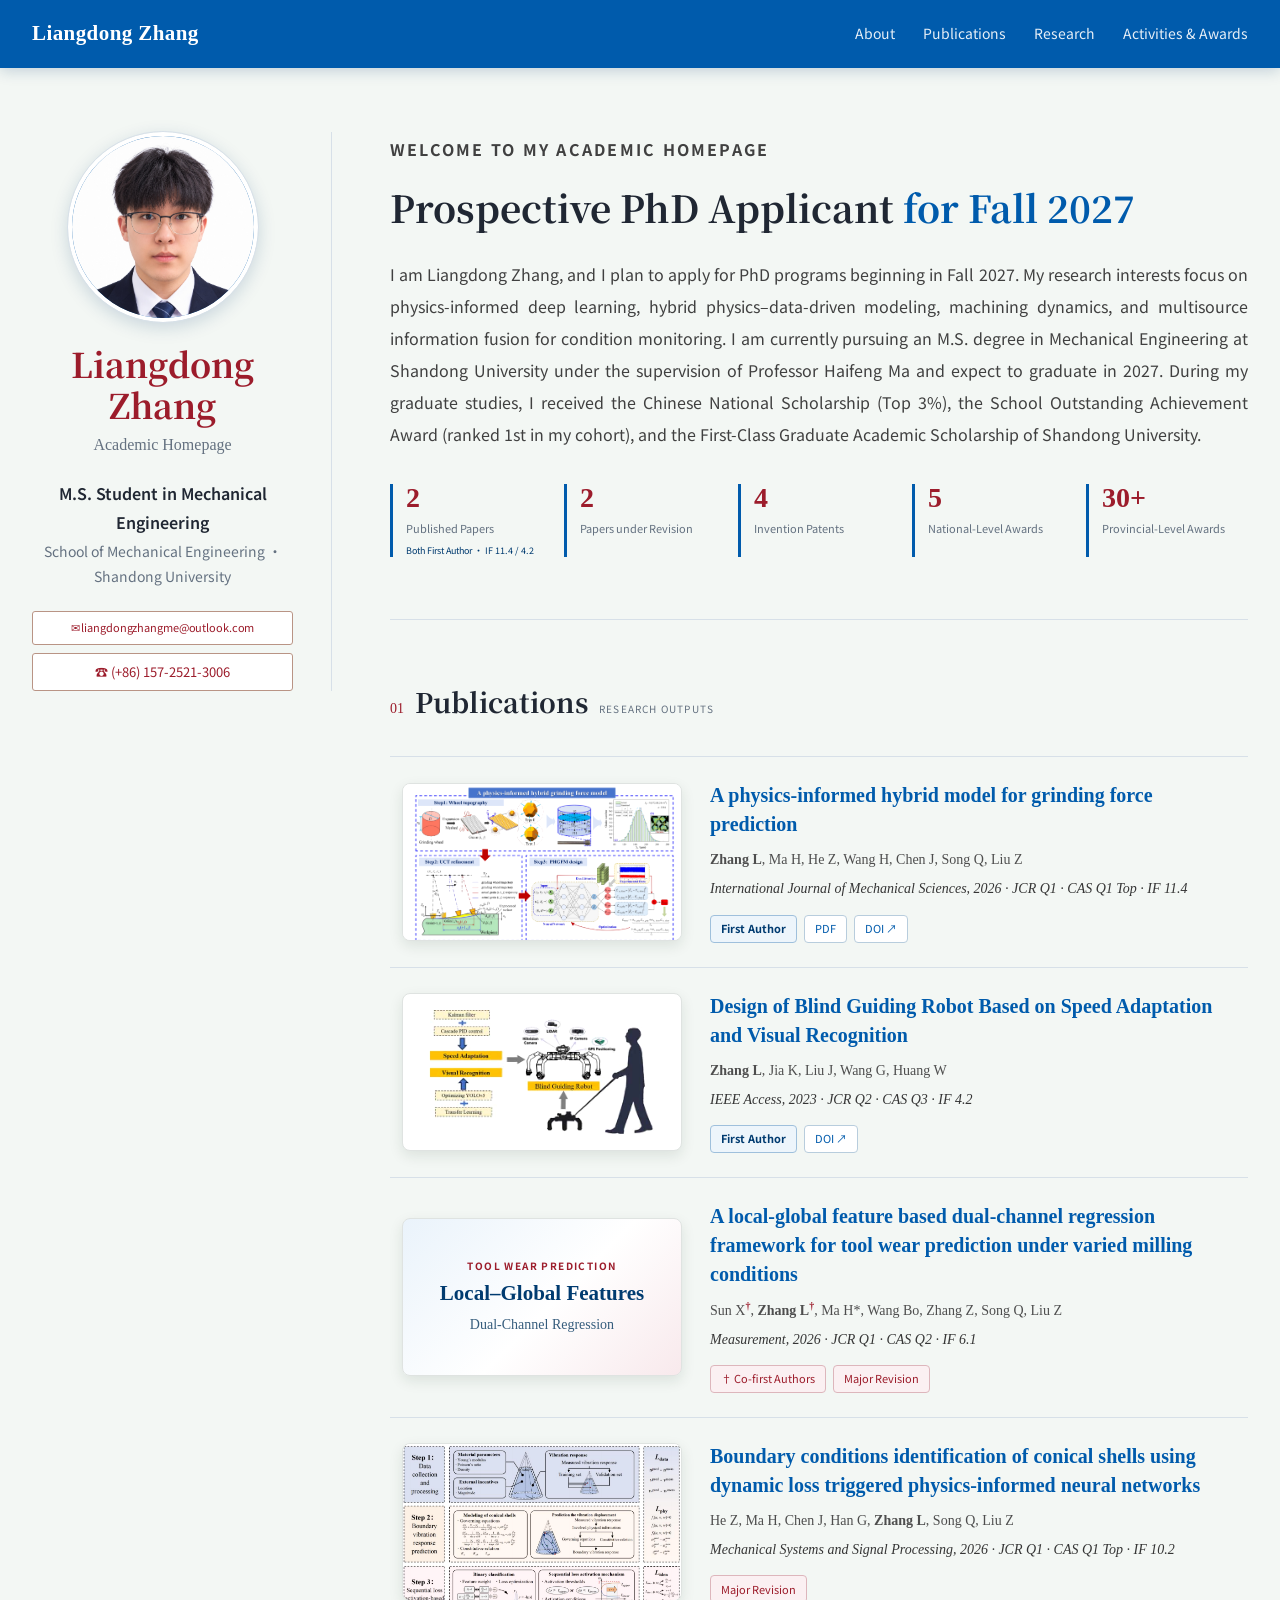
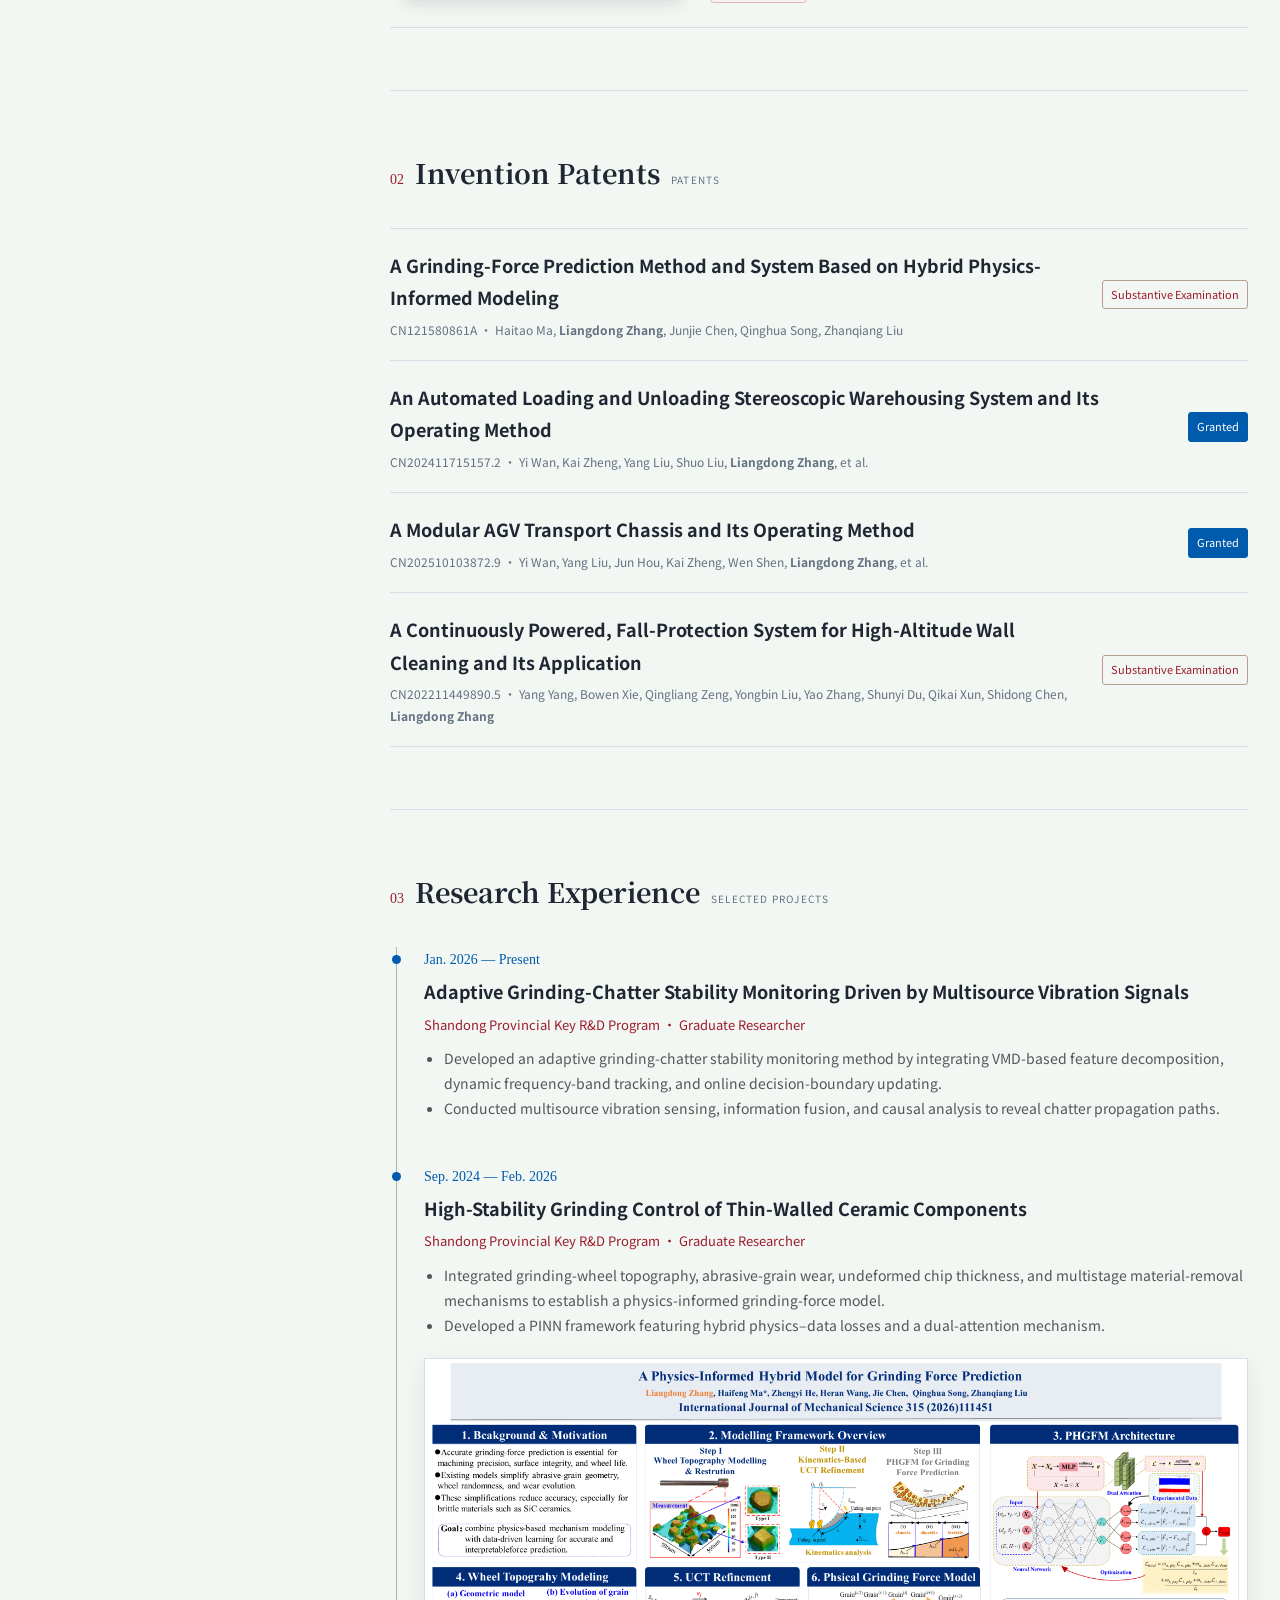
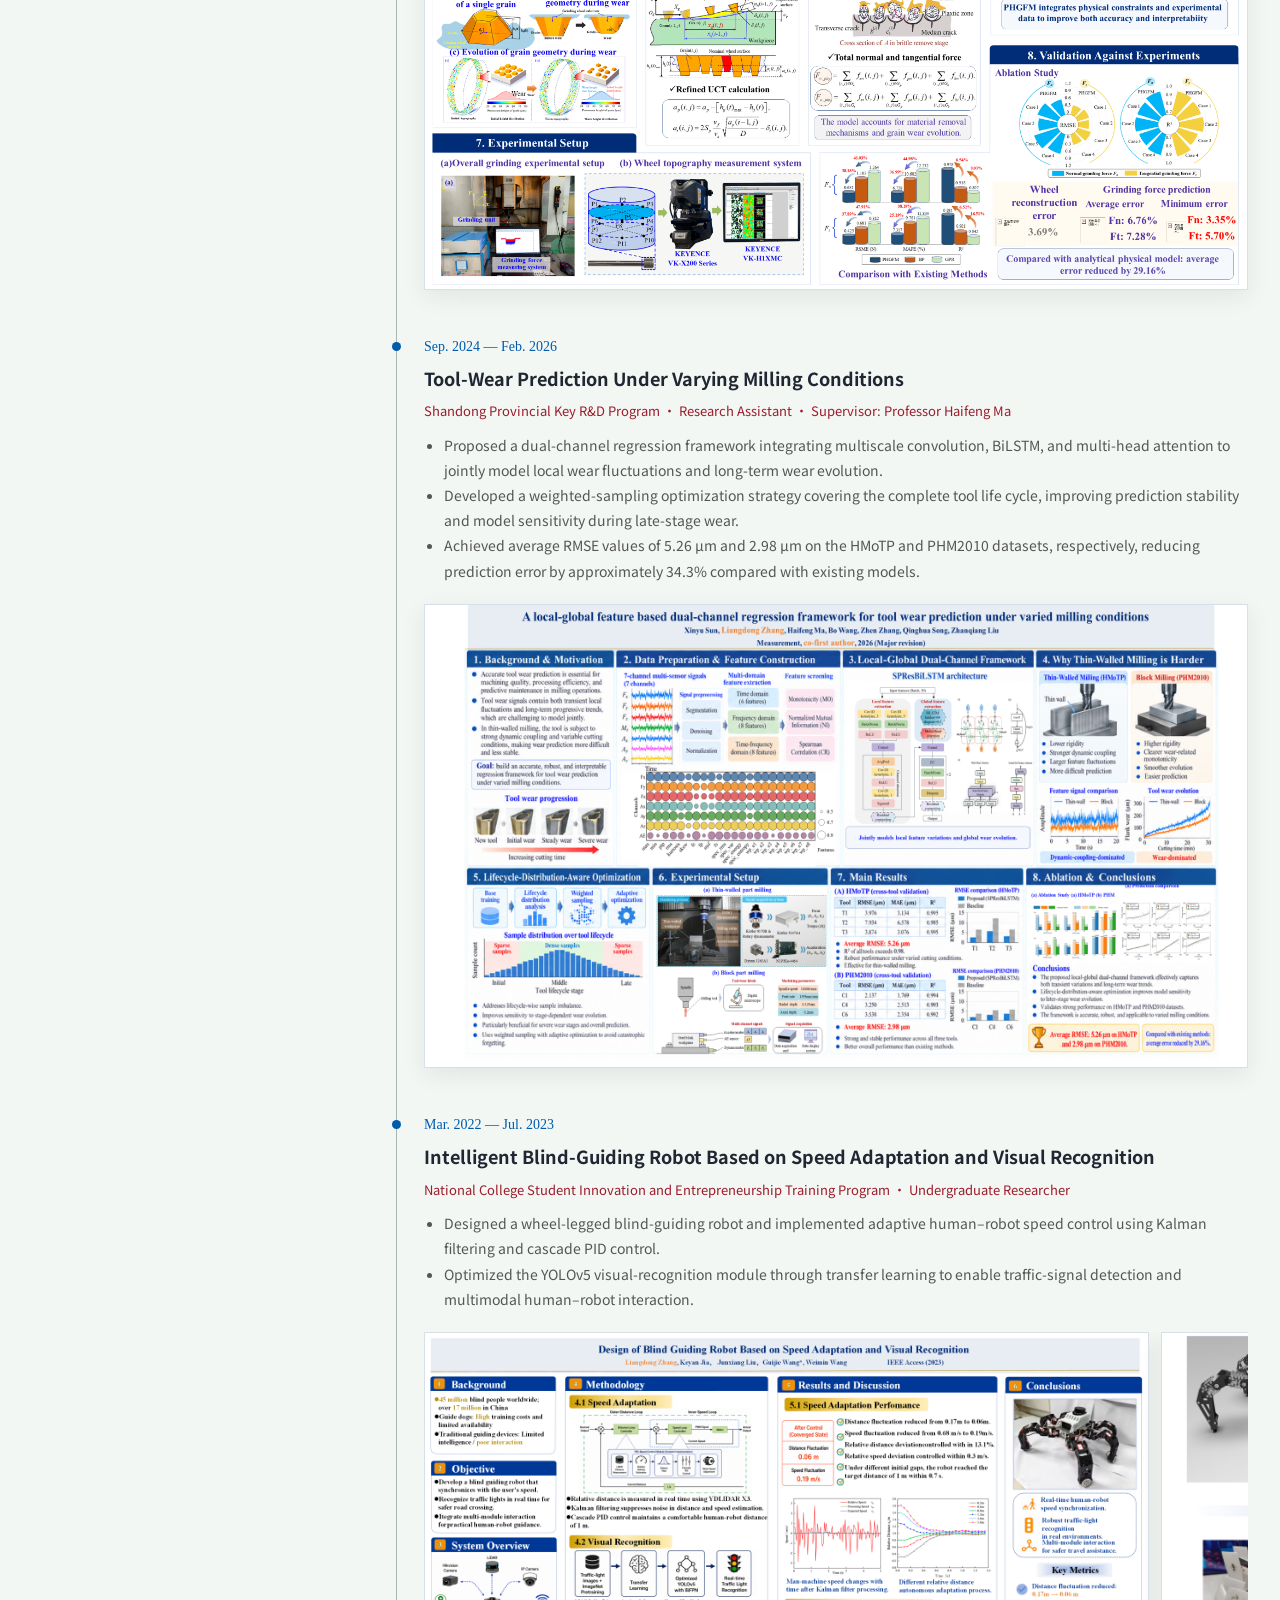
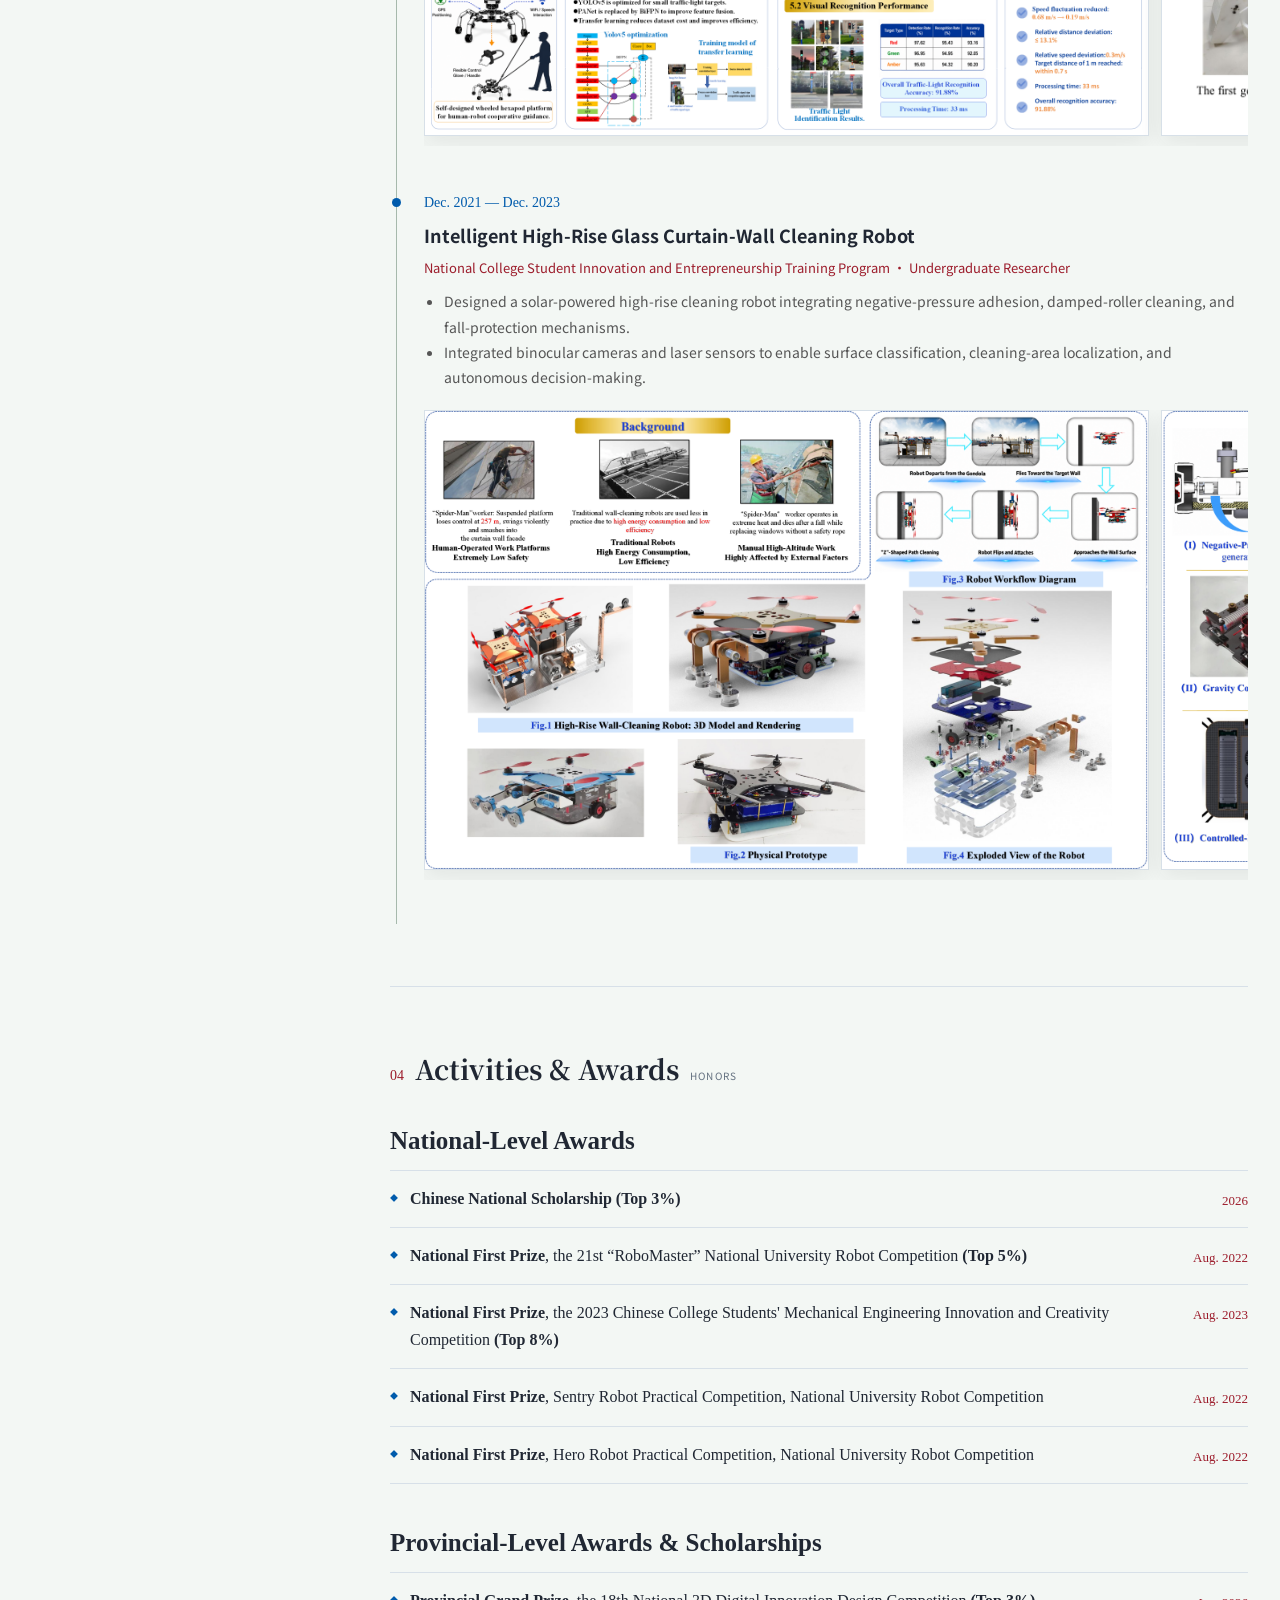
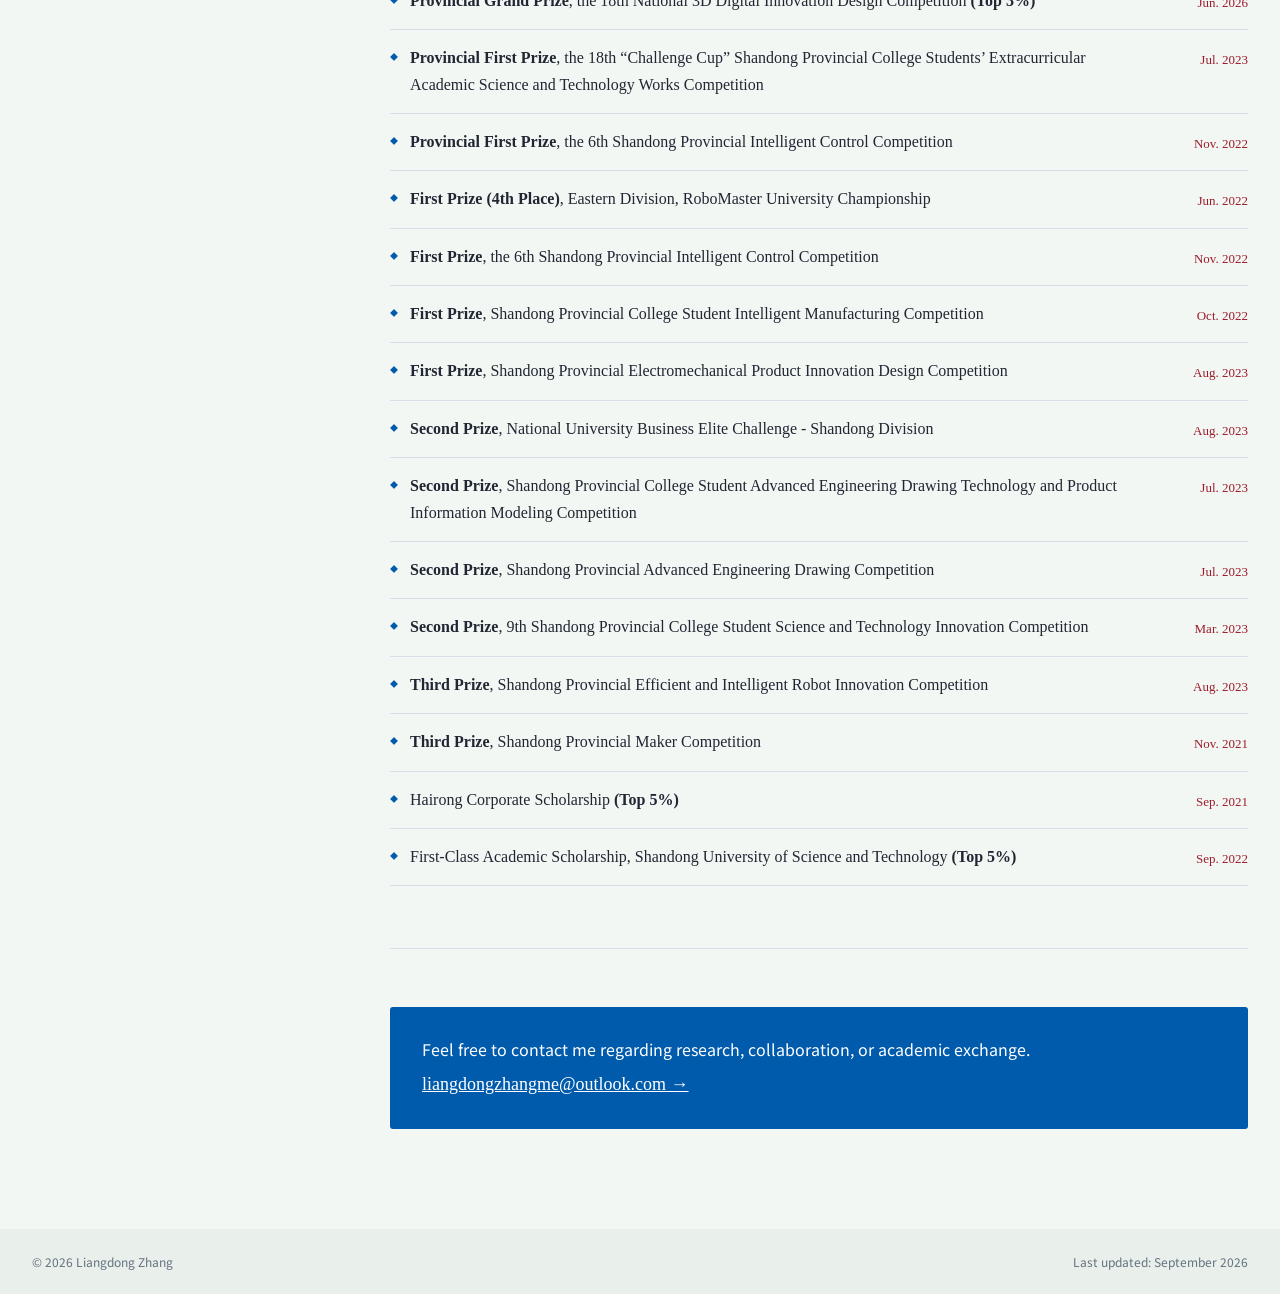
==== commit b60a6be5: "Update homepage portrait and English content" ====
--- a/index.html
+++ b/index.html
@@ -1,10 +1,10 @@
 <!doctype html>
-<html lang="zh-CN">
+<html lang="en">
 <head>
   <meta charset="UTF-8">
   <meta name="viewport" content="width=device-width, initial-scale=1.0">
-  <meta name="description" content="张良栋的个人学术主页，研究方向包括物理信息深度学习、精密磨削、加工颤振监测与多传感器过程监测。">
-  <title>张良栋｜个人学术主页</title>
+  <meta name="description" content="The academic homepage of Liangdong Zhang, focusing on physics-informed deep learning, hybrid physics-data-driven modeling, machining dynamics, and multisource condition monitoring.">
+  <title>Liangdong Zhang | Academic Homepage</title>
   <link rel="preconnect" href="https://fonts.googleapis.com">
   <link rel="preconnect" href="https://fonts.gstatic.com" crossorigin>
   <link href="https://fonts.googleapis.com/css2?family=Noto+Sans+SC:wght@400;500;600;700&family=Noto+Serif+SC:wght@600;700&display=swap" rel="stylesheet">
@@ -14,19 +14,19 @@
   <header class="site-header">
     <div class="header-inner">
       <a class="brand" href="#top">Liangdong Zhang</a>
-      <button class="menu-toggle" aria-label="打开导航" aria-expanded="false"><span></span><span></span></button>
-      <nav class="nav-links" aria-label="主导航">
-        <a href="#about">About</a><a href="#publications">论文成果</a><a href="#experience">科研经历</a><a href="#more">活动与荣誉</a>
+      <button class="menu-toggle" aria-label="Open navigation" aria-expanded="false"><span></span><span></span></button>
+      <nav class="nav-links" aria-label="Main navigation">
+        <a href="#about">About</a><a href="#publications">Publications</a><a href="#experience">Research</a><a href="#more">Activities &amp; Awards</a>
       </nav>
     </div>
   </header>
 
   <main id="top" class="page-layout">
     <aside class="profile-card">
-      <div class="avatar"><img src="assets/profile-photo.jpg" alt="张良栋证件照"></div>
-      <h1>张良栋</h1><p class="english-name">Liangdong Zhang</p>
-      <p class="position">机械工程硕士研究生</p>
-      <p class="affiliation">山东大学 · 机械工程学院</p>
+      <div class="avatar"><img src="assets/profile-photo.jpg" alt="Portrait of Liangdong Zhang"></div>
+      <h1>Liangdong Zhang</h1><p class="english-name">Academic Homepage</p>
+      <p class="position">M.S. Student in Mechanical Engineering</p>
+      <p class="affiliation">School of Mechanical Engineering · Shandong University</p>
       <div class="profile-links">
         <a class="email-link" href="mailto:liangdongzhangme@outlook.com">✉ liangdongzhangme@outlook.com</a>
         <a href="tel:+8615725213006">☎ (+86) 157-2521-3006</a>
@@ -39,100 +39,100 @@
       <section id="about" class="intro section-block reveal">
         <p class="kicker">WELCOME TO MY ACADEMIC HOMEPAGE</p>
         <h2>Prospective PhD Applicant <em>for Fall 2027</em></h2>
-        <p class="about-copy">我是张良栋，计划申请 2027 年秋季入学的博士项目。我的研究兴趣集中于物理信息深度学习、物理—数据混合驱动建模、加工动力学及多源信息融合监测。目前，我在山东大学攻读机械工程硕士学位，师从马海峰教授，预计于 2027 年毕业。硕士阶段曾获国家奖学金（前 3%）、学院先进成果奖（年级第 1 名）及山东大学研究生一等学业奖学金。</p>
+        <p class="about-copy">I am Liangdong Zhang, and I plan to apply for PhD programs beginning in Fall 2027. My research interests focus on physics-informed deep learning, hybrid physics–data-driven modeling, machining dynamics, and multisource information fusion for condition monitoring. I am currently pursuing an M.S. degree in Mechanical Engineering at Shandong University under the supervision of Professor Haifeng Ma and expect to graduate in 2027. During my graduate studies, I received the Chinese National Scholarship (Top 3%), the School Outstanding Achievement Award (ranked 1st in my cohort), and the First-Class Graduate Academic Scholarship of Shandong University.</p>
 
-        <div class="quick-facts"><div class="published-fact"><strong>2</strong><span>篇已发表论文</span><small>均为第一作者 · IF 11.4 / 4.2</small></div><div><strong>2</strong><span>篇在修论文</span></div><div><strong>4</strong><span>项发明专利</span></div><div><strong>5</strong><span>项国家级奖项</span></div><div><strong>30+</strong><span>项省级奖项</span></div></div>
+        <div class="quick-facts"><div class="published-fact"><strong>2</strong><span>Published Papers</span><small>Both First Author · IF 11.4 / 4.2</small></div><div><strong>2</strong><span>Papers under Revision</span></div><div><strong>4</strong><span>Invention Patents</span></div><div><strong>5</strong><span>National-Level Awards</span></div><div><strong>30+</strong><span>Provincial-Level Awards</span></div></div>
       </section>
 
 
       <section id="publications" class="section-block reveal">
-        <div class="section-heading"><span>01</span><h2>论文成果</h2><small>PUBLICATIONS</small></div>
+        <div class="section-heading"><span>01</span><h2>Publications</h2><small>RESEARCH OUTPUTS</small></div>
         <div class="publication-cards">
           <article class="publication-card">
-            <figure class="publication-visual"><img src="assets/publications/grinding-graphical-abstract.png" alt="物理信息混合磨削力模型图形摘要"></figure>
+            <figure class="publication-visual"><img src="assets/publications/grinding-graphical-abstract.png" alt="Graphical abstract of the physics-informed hybrid grinding-force model"></figure>
             <div class="publication-info">
               <h3>A physics-informed hybrid model for grinding force prediction</h3>
               <p class="publication-authors"><b>Zhang L</b>, Ma H, He Z, Wang H, Chen J, Song Q, Liu Z</p>
               <p class="publication-journal">International Journal of Mechanical Sciences, 2026 · JCR Q1 · CAS Q1 Top · IF 11.4</p>
-              <div class="publication-actions"><span class="author-role">第一作者 · First Author</span><a href="assets/grinding-force-paper.pdf" target="_blank">PDF</a><a href="https://doi.org/10.1016/j.ijmecsci.2026.111451" target="_blank" rel="noreferrer">DOI ↗</a></div>
+              <div class="publication-actions"><span class="author-role">First Author</span><a href="assets/grinding-force-paper.pdf" target="_blank">PDF</a><a href="https://doi.org/10.1016/j.ijmecsci.2026.111451" target="_blank" rel="noreferrer">DOI ↗</a></div>
             </div>
           </article>
           <article class="publication-card">
-            <figure class="publication-visual"><img src="assets/publications/blind-guiding-robot.png" alt="基于速度自适应与视觉识别的智能导盲机器人系统图" loading="lazy" decoding="async"></figure>
+            <figure class="publication-visual"><img src="assets/publications/blind-guiding-robot.png" alt="Intelligent blind-guiding robot based on speed adaptation and visual recognition" loading="lazy" decoding="async"></figure>
             <div class="publication-info">
               <h3>Design of Blind Guiding Robot Based on Speed Adaptation and Visual Recognition</h3>
               <p class="publication-authors"><b>Zhang L</b>, Jia K, Liu J, Wang G, Huang W</p>
               <p class="publication-journal">IEEE Access, 2023 · JCR Q2 · CAS Q3 · IF 4.2</p>
-              <div class="publication-actions"><span class="author-role">第一作者 · First Author</span><a href="https://doi.org/10.1109/ACCESS.2023.3296066" target="_blank" rel="noreferrer">DOI ↗</a></div>
+              <div class="publication-actions"><span class="author-role">First Author</span><a href="https://doi.org/10.1109/ACCESS.2023.3296066" target="_blank" rel="noreferrer">DOI ↗</a></div>
             </div>
           </article>
           <article class="publication-card">
-            <figure class="publication-visual publication-topic-visual" aria-label="刀具磨损预测双通道回归框架主题图">
+            <figure class="publication-visual publication-topic-visual" aria-label="Dual-channel regression framework for tool-wear prediction">
               <div><small>TOOL WEAR PREDICTION</small><strong>Local–Global Features</strong><span>Dual-Channel Regression</span></div>
             </figure>
             <div class="publication-info">
               <h3>A local-global feature based dual-channel regression framework for tool wear prediction under varied milling conditions</h3>
               <p class="publication-authors">Sun X<sup>†</sup>, <b>Zhang L</b><sup>†</sup>, Ma H*, Wang Bo, Zhang Z, Song Q, Liu Z</p>
               <p class="publication-journal">Measurement, 2026 · JCR Q1 · CAS Q2 · IF 6.1</p>
-              <div class="publication-actions"><span class="review">† 共同一作 · Co-first authors</span><span class="review">大修 · Major Revision</span></div>
+              <div class="publication-actions"><span class="review">† Co-first Authors</span><span class="review">Major Revision</span></div>
             </div>
           </article>
           <article class="publication-card">
-            <figure class="publication-visual"><img src="assets/publications/conical-shell-identification.png" alt="基于顺序损失激活的圆锥壳边界条件辨识框架" loading="lazy" decoding="async"></figure>
+            <figure class="publication-visual"><img src="assets/publications/conical-shell-identification.png" alt="Framework for conical-shell boundary-condition identification using sequential loss activation" loading="lazy" decoding="async"></figure>
             <div class="publication-info">
               <h3>Boundary conditions identification of conical shells using dynamic loss triggered physics-informed neural networks</h3>
               <p class="publication-authors">He Z, Ma H, Chen J, Han G, <b>Zhang L</b>, Song Q, Liu Z</p>
               <p class="publication-journal">Mechanical Systems and Signal Processing, 2026 · JCR Q1 · CAS Q1 Top · IF 10.2</p>
-              <div class="publication-actions"><span class="review">大修 · Major Revision</span></div>
+              <div class="publication-actions"><span class="review">Major Revision</span></div>
             </div>
           </article>
         </div>
       </section>
 
       <section id="patents" class="section-block reveal">
-        <div class="section-heading"><span>02</span><h2>发明专利</h2><small>PATENTS</small></div>
+        <div class="section-heading"><span>02</span><h2>Invention Patents</h2><small>PATENTS</small></div>
         <div class="compact-list">
-          <article><div><h3>一种基于物理信息混合建模的磨削力预测方法及系统</h3><p>CN121580861A · 马海涛，<b>张良栋</b>，陈俊杰，宋清华，刘战强</p></div><span>实质审查</span></article>
-          <article><div><h3>一种自动装卸立体仓储系统及其工作方法</h3><p>CN202411715157.2 · 万熠，郑凯，刘洋，刘硕，<b>张良栋</b>，等</p></div><span class="done">已授权</span></article>
-          <article><div><h3>一种可拼接式 AGV 运输底盘及其工作方法</h3><p>CN202510103872.9 · 万熠，刘洋，侯俊，郑凯，沈文，<b>张良栋</b>，等</p></div><span class="done">已授权</span></article>
-          <article><div><h3>一种持续供电与防坠落的高空壁面清洁系统及其应用</h3><p>CN202211449890.5 · 杨扬，解博文，曾庆良，刘永宾，张瑶，杜顺义，荀琪凯，陈世栋，<b>张良栋</b></p></div><span>实质审查</span></article>
+          <article><div><h3>A Grinding-Force Prediction Method and System Based on Hybrid Physics-Informed Modeling</h3><p>CN121580861A · Haitao Ma, <b>Liangdong Zhang</b>, Junjie Chen, Qinghua Song, Zhanqiang Liu</p></div><span>Substantive Examination</span></article>
+          <article><div><h3>An Automated Loading and Unloading Stereoscopic Warehousing System and Its Operating Method</h3><p>CN202411715157.2 · Yi Wan, Kai Zheng, Yang Liu, Shuo Liu, <b>Liangdong Zhang</b>, et al.</p></div><span class="done">Granted</span></article>
+          <article><div><h3>A Modular AGV Transport Chassis and Its Operating Method</h3><p>CN202510103872.9 · Yi Wan, Yang Liu, Jun Hou, Kai Zheng, Wen Shen, <b>Liangdong Zhang</b>, et al.</p></div><span class="done">Granted</span></article>
+          <article><div><h3>A Continuously Powered, Fall-Protection System for High-Altitude Wall Cleaning and Its Application</h3><p>CN202211449890.5 · Yang Yang, Bowen Xie, Qingliang Zeng, Yongbin Liu, Yao Zhang, Shunyi Du, Qikai Xun, Shidong Chen, <b>Liangdong Zhang</b></p></div><span>Substantive Examination</span></article>
         </div>
       </section>
 
       <section id="experience" class="section-block reveal">
-        <div class="section-heading"><span>03</span><h2>科研经历</h2><small>RESEARCH EXPERIENCE</small></div>
+        <div class="section-heading"><span>03</span><h2>Research Experience</h2><small>SELECTED PROJECTS</small></div>
         <div class="project-list">
-          <article><time>2026.01 — 至今</time><h3>多源振动信号驱动的自适应磨削颤振稳定性监测</h3><p class="project-role">山东省重点研发计划 · 研究生科研成员</p><ul><li>结合 VMD 特征分解、动态频带追踪与在线决策边界更新，开发磨削颤振稳定性监测方法。</li><li>开展多源振动信号感知、融合与因果分析，揭示颤振传播路径。</li></ul></article>
-          <article class="project-with-gallery"><time>2024.09 — 2026.02</time><h3>薄壁陶瓷构件高稳定性磨削控制研究</h3><p class="project-role">山东省重点研发计划 · 研究生科研成员</p><ul><li>融合砂轮形貌、磨粒磨损、未变形切屑厚度及多阶段材料去除机理，建立物理信息磨削力模型。</li><li>构建混合物理—数据损失和双注意力机制 PINN 框架。</li></ul>
+          <article><time>Jan. 2026 — Present</time><h3>Adaptive Grinding-Chatter Stability Monitoring Driven by Multisource Vibration Signals</h3><p class="project-role">Shandong Provincial Key R&amp;D Program · Graduate Researcher</p><ul><li>Developed an adaptive grinding-chatter stability monitoring method by integrating VMD-based feature decomposition, dynamic frequency-band tracking, and online decision-boundary updating.</li><li>Conducted multisource vibration sensing, information fusion, and causal analysis to reveal chatter propagation paths.</li></ul></article>
+          <article class="project-with-gallery"><time>Sep. 2024 — Feb. 2026</time><h3>High-Stability Grinding Control of Thin-Walled Ceramic Components</h3><p class="project-role">Shandong Provincial Key R&amp;D Program · Graduate Researcher</p><ul><li>Integrated grinding-wheel topography, abrasive-grain wear, undeformed chip thickness, and multistage material-removal mechanisms to establish a physics-informed grinding-force model.</li><li>Developed a PINN framework featuring hybrid physics–data losses and a dual-attention mechanism.</li></ul>
             <figure class="project-slide">
-              <a href="assets/projects/grinding-project-page-14-complete-v3.png" target="_blank" aria-label="查看磨削力建模项目第 14 页完整大图"><img src="assets/projects/grinding-project-page-14-complete-v3.png" alt="薄壁陶瓷构件高稳定性磨削控制研究项目介绍，来自作品集第 14 页" loading="lazy" decoding="async"></a>
+              <a href="assets/projects/grinding-project-page-14-complete-v3.png" target="_blank" aria-label="Open the full-size Page 14 poster for the grinding-force modeling project"><img src="assets/projects/grinding-project-page-14-complete-v3.png" alt="Page 14 poster for the high-stability grinding control of thin-walled ceramic components project" loading="lazy" decoding="async"></a>
             </figure>
           </article>
-          <article class="project-with-gallery"><time>2024.09 — 2026.02</time><h3>变工况铣削刀具磨损预测研究</h3><p class="project-role">山东省重点研发计划 · 研究助理 · 导师：马海峰教授</p><ul><li>提出融合多尺度卷积、BiLSTM 与多头注意力的双通道回归框架，联合建模局部磨损波动与长期磨损演化。</li><li>基于加权采样构建面向刀具全生命周期的优化策略，提升预测稳定性及模型对磨损后期的敏感性。</li><li>在 HMoTP 和 PHM2010 数据集上的平均 RMSE 分别为 5.26 μm 和 2.98 μm，相较现有模型预测误差降低约 34.3%。</li></ul>
+          <article class="project-with-gallery"><time>Sep. 2024 — Feb. 2026</time><h3>Tool-Wear Prediction Under Varying Milling Conditions</h3><p class="project-role">Shandong Provincial Key R&amp;D Program · Research Assistant · Supervisor: Professor Haifeng Ma</p><ul><li>Proposed a dual-channel regression framework integrating multiscale convolution, BiLSTM, and multi-head attention to jointly model local wear fluctuations and long-term wear evolution.</li><li>Developed a weighted-sampling optimization strategy covering the complete tool life cycle, improving prediction stability and model sensitivity during late-stage wear.</li><li>Achieved average RMSE values of 5.26 μm and 2.98 μm on the HMoTP and PHM2010 datasets, respectively, reducing prediction error by approximately 34.3% compared with existing models.</li></ul>
             <figure class="project-slide">
-              <a href="assets/projects/tool-wear-project-slide-16-hd.png" target="_blank" aria-label="查看作品 PPT 第 16 页高清大图"><img src="assets/projects/tool-wear-project-slide-16-hd.png" alt="作品 PPT 第 16 页高清截图" loading="lazy" decoding="async"></a>
+              <a href="assets/projects/tool-wear-project-slide-16-hd.png" target="_blank" aria-label="Open the high-resolution Page 16 project poster"><img src="assets/projects/tool-wear-project-slide-16-hd.png" alt="High-resolution image of the Page 16 project poster" loading="lazy" decoding="async"></a>
             </figure>
           </article>
-          <article class="project-with-gallery"><time>2022.03 — 2023.07</time><h3>基于速度适应与视觉识别的智能导盲机器人</h3><p class="project-role">国家级大学生创新创业训练计划 · 本科生科研成员</p><ul><li>设计轮足式导盲机器人系统，基于卡尔曼滤波与串级 PID 实现人机速度自适应控制。</li><li>利用迁移学习优化 YOLOv5 视觉识别模块，实现交通信号检测与多模态人机交互。</li></ul>
-            <div class="project-slides-two" tabindex="0" aria-label="智能导盲机器人项目作品集第 15 页和第 16 页，可横向滚动">
-              <a href="assets/projects/guide-project-page-15-ppt-v8.png" target="_blank" aria-label="查看智能导盲机器人项目第 15 页大图"><img src="assets/projects/guide-project-page-15-ppt-v8.png" alt="智能导盲机器人项目介绍第 15 页" loading="lazy" decoding="async"></a>
-              <a href="assets/projects/guide-project-page-16-complete-v3.png" target="_blank" aria-label="查看智能导盲机器人项目第 16 页大图"><img src="assets/projects/guide-project-page-16-complete-v3.png" alt="智能导盲机器人项目介绍第 16 页" loading="lazy" decoding="async"></a>
+          <article class="project-with-gallery"><time>Mar. 2022 — Jul. 2023</time><h3>Intelligent Blind-Guiding Robot Based on Speed Adaptation and Visual Recognition</h3><p class="project-role">National College Student Innovation and Entrepreneurship Training Program · Undergraduate Researcher</p><ul><li>Designed a wheel-legged blind-guiding robot and implemented adaptive human–robot speed control using Kalman filtering and cascade PID control.</li><li>Optimized the YOLOv5 visual-recognition module through transfer learning to enable traffic-signal detection and multimodal human–robot interaction.</li></ul>
+            <div class="project-slides-two" tabindex="0" aria-label="Pages 15 and 16 of the blind-guiding robot project; scroll horizontally">
+              <a href="assets/projects/guide-project-page-15-ppt-v8.png" target="_blank" aria-label="Open the full-size Page 15 poster for the blind-guiding robot project"><img src="assets/projects/guide-project-page-15-ppt-v8.png" alt="Page 15 poster for the intelligent blind-guiding robot project" loading="lazy" decoding="async"></a>
+              <a href="assets/projects/guide-project-page-16-complete-v3.png" target="_blank" aria-label="Open the full-size Page 16 poster for the blind-guiding robot project"><img src="assets/projects/guide-project-page-16-complete-v3.png" alt="Page 16 poster for the intelligent blind-guiding robot project" loading="lazy" decoding="async"></a>
             </div>
           </article>
-          <article class="project-with-gallery"><time>2021.12 — 2023.12</time><h3>高层玻璃幕墙智能清洁机器人</h3><p class="project-role">国家级大学生创新创业训练计划 · 本科生科研成员</p><ul><li>设计太阳能高空清洁机器人，集成负压吸附、阻尼滚筒清洁与防坠保护机构。</li><li>融合双目相机与激光传感器，实现表面分类、清洁区域定位及自主决策。</li></ul>
-            <div class="project-slides-two" tabindex="0" aria-label="高层玻璃幕墙智能清洁机器人项目作品集第 17 页和第 18 页，可横向滚动">
-              <a href="assets/projects/cleaning-project-page-17-ppt-v9.png" target="_blank" aria-label="查看高层玻璃幕墙智能清洁机器人项目第 17 页大图"><img src="assets/projects/cleaning-project-page-17-ppt-v9.png" alt="高层玻璃幕墙智能清洁机器人项目介绍第 17 页" loading="lazy" decoding="async"></a>
-              <a href="assets/projects/cleaning-project-page-18-ppt-v8.png" target="_blank" aria-label="查看高层玻璃幕墙智能清洁机器人项目第 18 页大图"><img src="assets/projects/cleaning-project-page-18-ppt-v8.png" alt="高层玻璃幕墙智能清洁机器人项目介绍第 18 页" loading="lazy" decoding="async"></a>
+          <article class="project-with-gallery"><time>Dec. 2021 — Dec. 2023</time><h3>Intelligent High-Rise Glass Curtain-Wall Cleaning Robot</h3><p class="project-role">National College Student Innovation and Entrepreneurship Training Program · Undergraduate Researcher</p><ul><li>Designed a solar-powered high-rise cleaning robot integrating negative-pressure adhesion, damped-roller cleaning, and fall-protection mechanisms.</li><li>Integrated binocular cameras and laser sensors to enable surface classification, cleaning-area localization, and autonomous decision-making.</li></ul>
+            <div class="project-slides-two" tabindex="0" aria-label="Pages 17 and 18 of the high-rise glass curtain-wall cleaning robot project; scroll horizontally">
+              <a href="assets/projects/cleaning-project-page-17-ppt-v9.png" target="_blank" aria-label="Open the full-size Page 17 poster for the high-rise glass curtain-wall cleaning robot project"><img src="assets/projects/cleaning-project-page-17-ppt-v9.png" alt="Page 17 poster for the intelligent high-rise glass curtain-wall cleaning robot project" loading="lazy" decoding="async"></a>
+              <a href="assets/projects/cleaning-project-page-18-ppt-v8.png" target="_blank" aria-label="Open the full-size Page 18 poster for the high-rise glass curtain-wall cleaning robot project"><img src="assets/projects/cleaning-project-page-18-ppt-v8.png" alt="Page 18 poster for the intelligent high-rise glass curtain-wall cleaning robot project" loading="lazy" decoding="async"></a>
             </div>
           </article>
         </div>
       </section>
 
       <section id="more" class="section-block reveal">
-        <div class="section-heading"><span>04</span><h2>活动与荣誉</h2><small>ACTIVITIES &amp; AWARDS</small></div>
+        <div class="section-heading"><span>04</span><h2>Activities &amp; Awards</h2><small>HONORS</small></div>
         <div class="honors-groups">
           <section class="honors-group" aria-labelledby="national-awards-title">
-            <h3 id="national-awards-title">National-Level Awards <small>国家级奖项</small></h3>
+            <h3 id="national-awards-title">National-Level Awards</h3>
             <ul class="honors-list">
               <li><p><strong>Chinese National Scholarship</strong> <b>(Top 3%)</b></p><time>2026</time></li>
               <li><p><strong>National First Prize</strong>, the 21st “RoboMaster” National University Robot Competition <b>(Top 5%)</b></p><time>Aug. 2022</time></li>
@@ -142,7 +142,7 @@
             </ul>
           </section>
           <section class="honors-group" aria-labelledby="provincial-awards-title">
-            <h3 id="provincial-awards-title">Provincial-Level Awards &amp; Scholarships <small>省级奖项与奖学金</small></h3>
+            <h3 id="provincial-awards-title">Provincial-Level Awards &amp; Scholarships</h3>
             <ul class="honors-list">
               <li><p><strong>Provincial Grand Prize</strong>, the 18th National 3D Digital Innovation Design Competition <b>(Top 3%)</b></p><time>Jun. 2026</time></li>
               <li><p><strong>Provincial First Prize</strong>, the 18th “Challenge Cup” Shandong Provincial College Students’ Extracurricular Academic Science and Technology Works Competition</p><time>Jul. 2023</time></li>
@@ -164,10 +164,10 @@
         </div>
       </section>
 
-      <section class="contact-block reveal"><p>欢迎就研究、合作与学术交流与我联系。</p><a href="mailto:liangdongzhangme@outlook.com">liangdongzhangme@outlook.com →</a></section>
+      <section class="contact-block reveal"><p>Feel free to contact me regarding research, collaboration, or academic exchange.</p><a href="mailto:liangdongzhangme@outlook.com">liangdongzhangme@outlook.com →</a></section>
     </div>
   </main>
-  <footer><span>© <span id="year"></span> 张良栋</span><span>Last updated: July 2026</span></footer>
+  <footer><span>© <span id="year"></span> Liangdong Zhang</span><span>Last updated: September 2026</span></footer>
   <script src="script.js"></script>
 </body>
 </html>
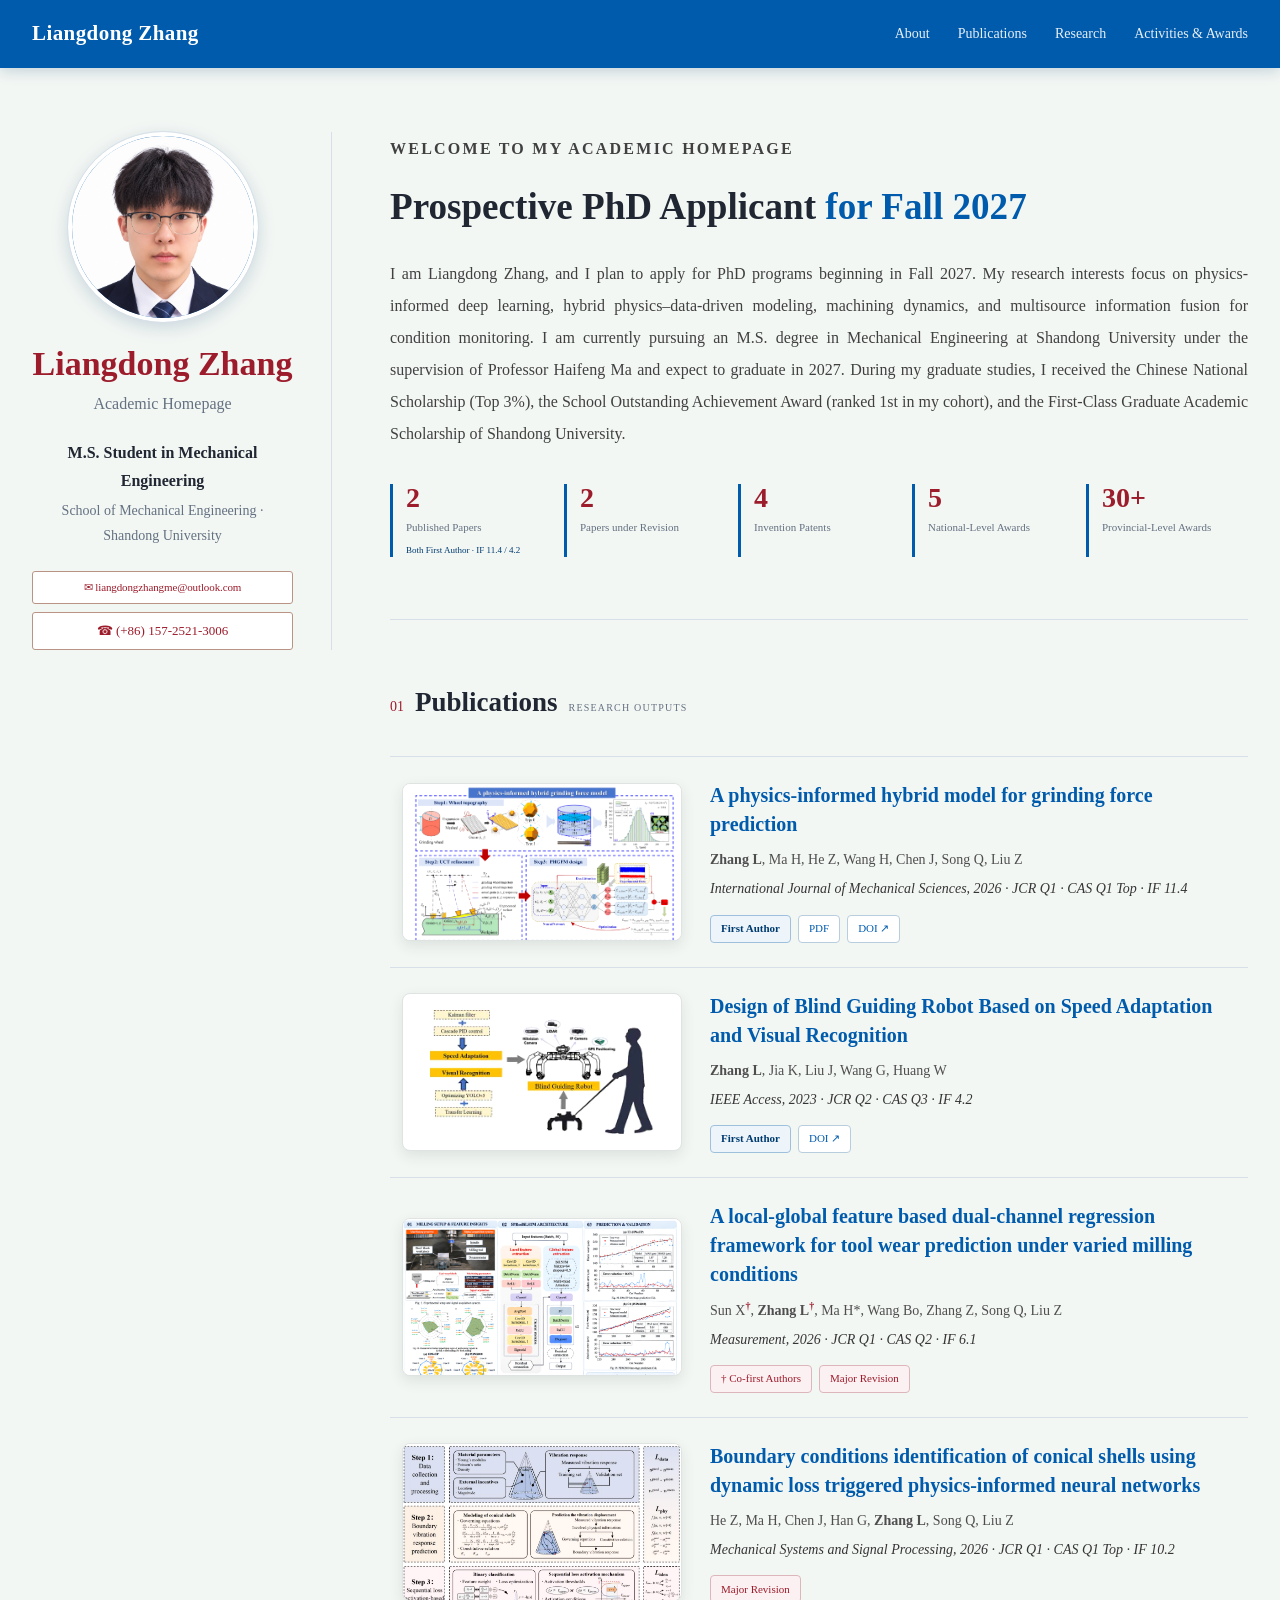
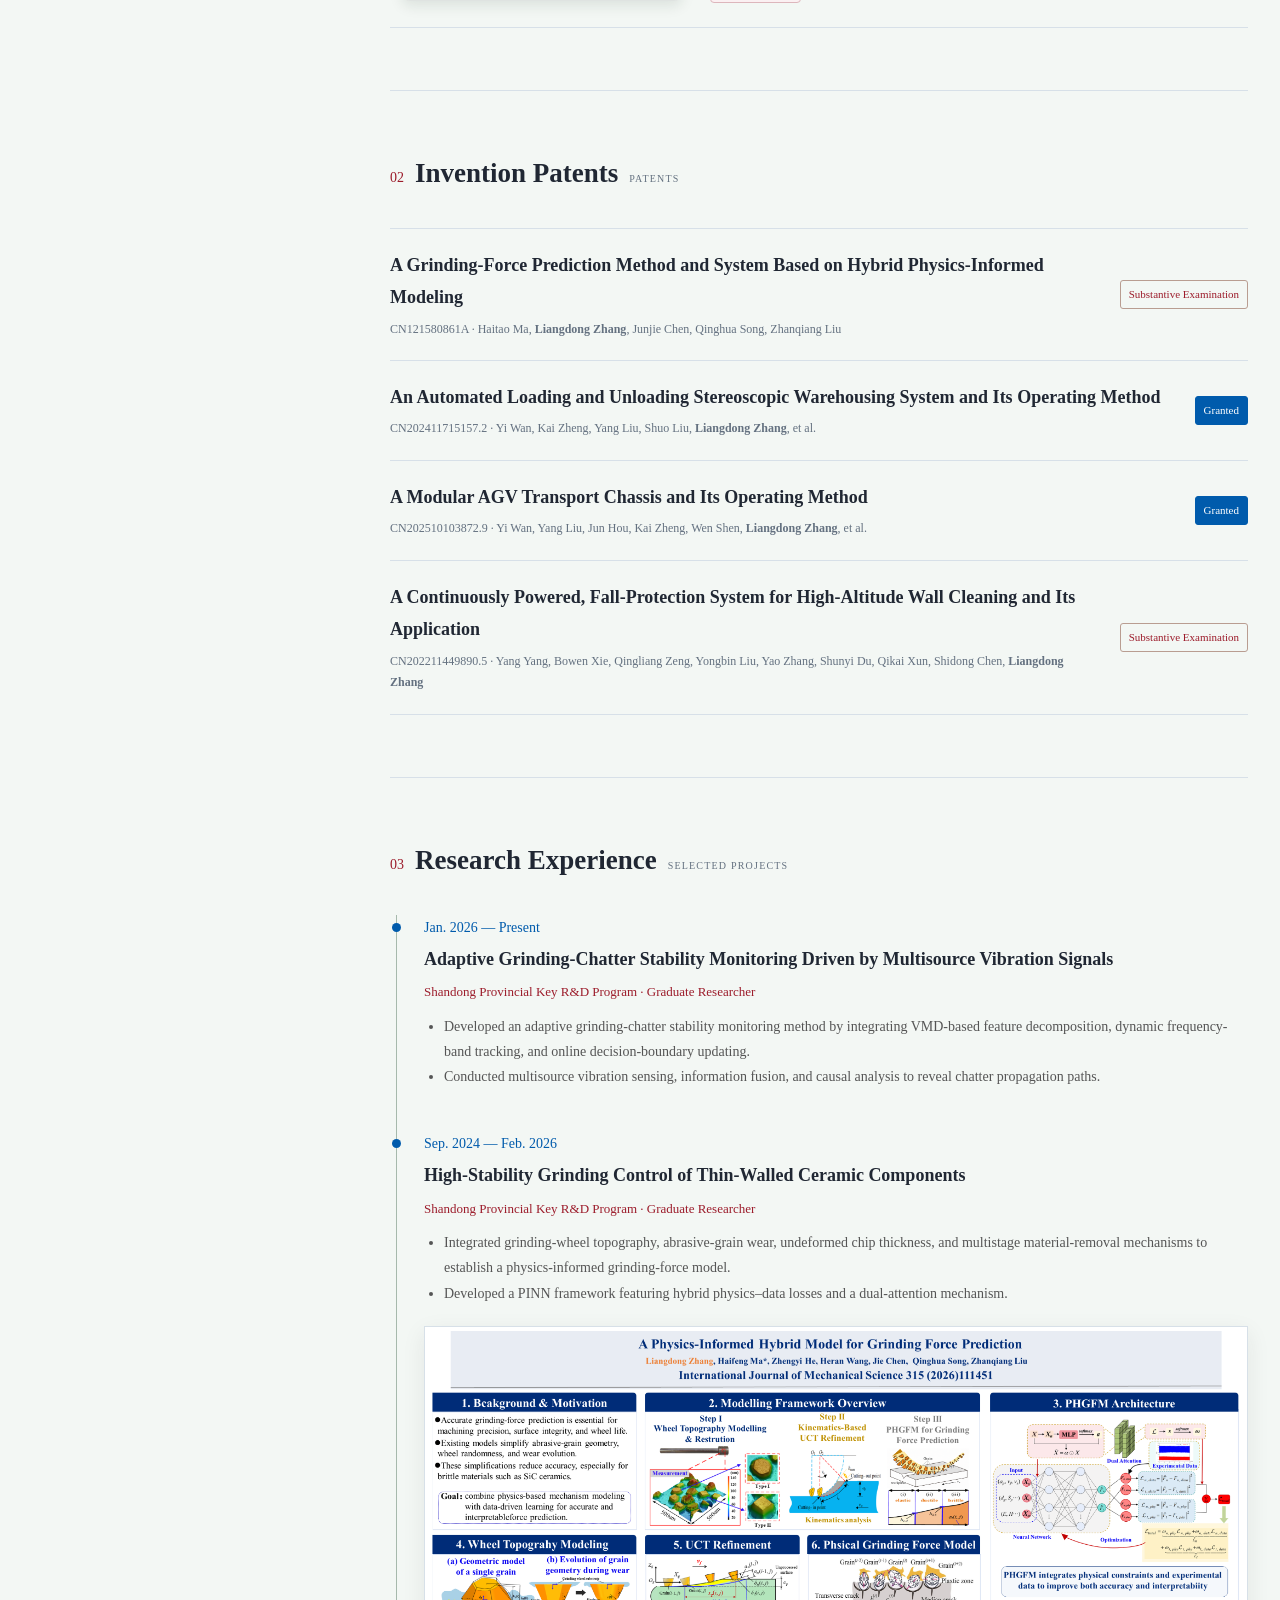
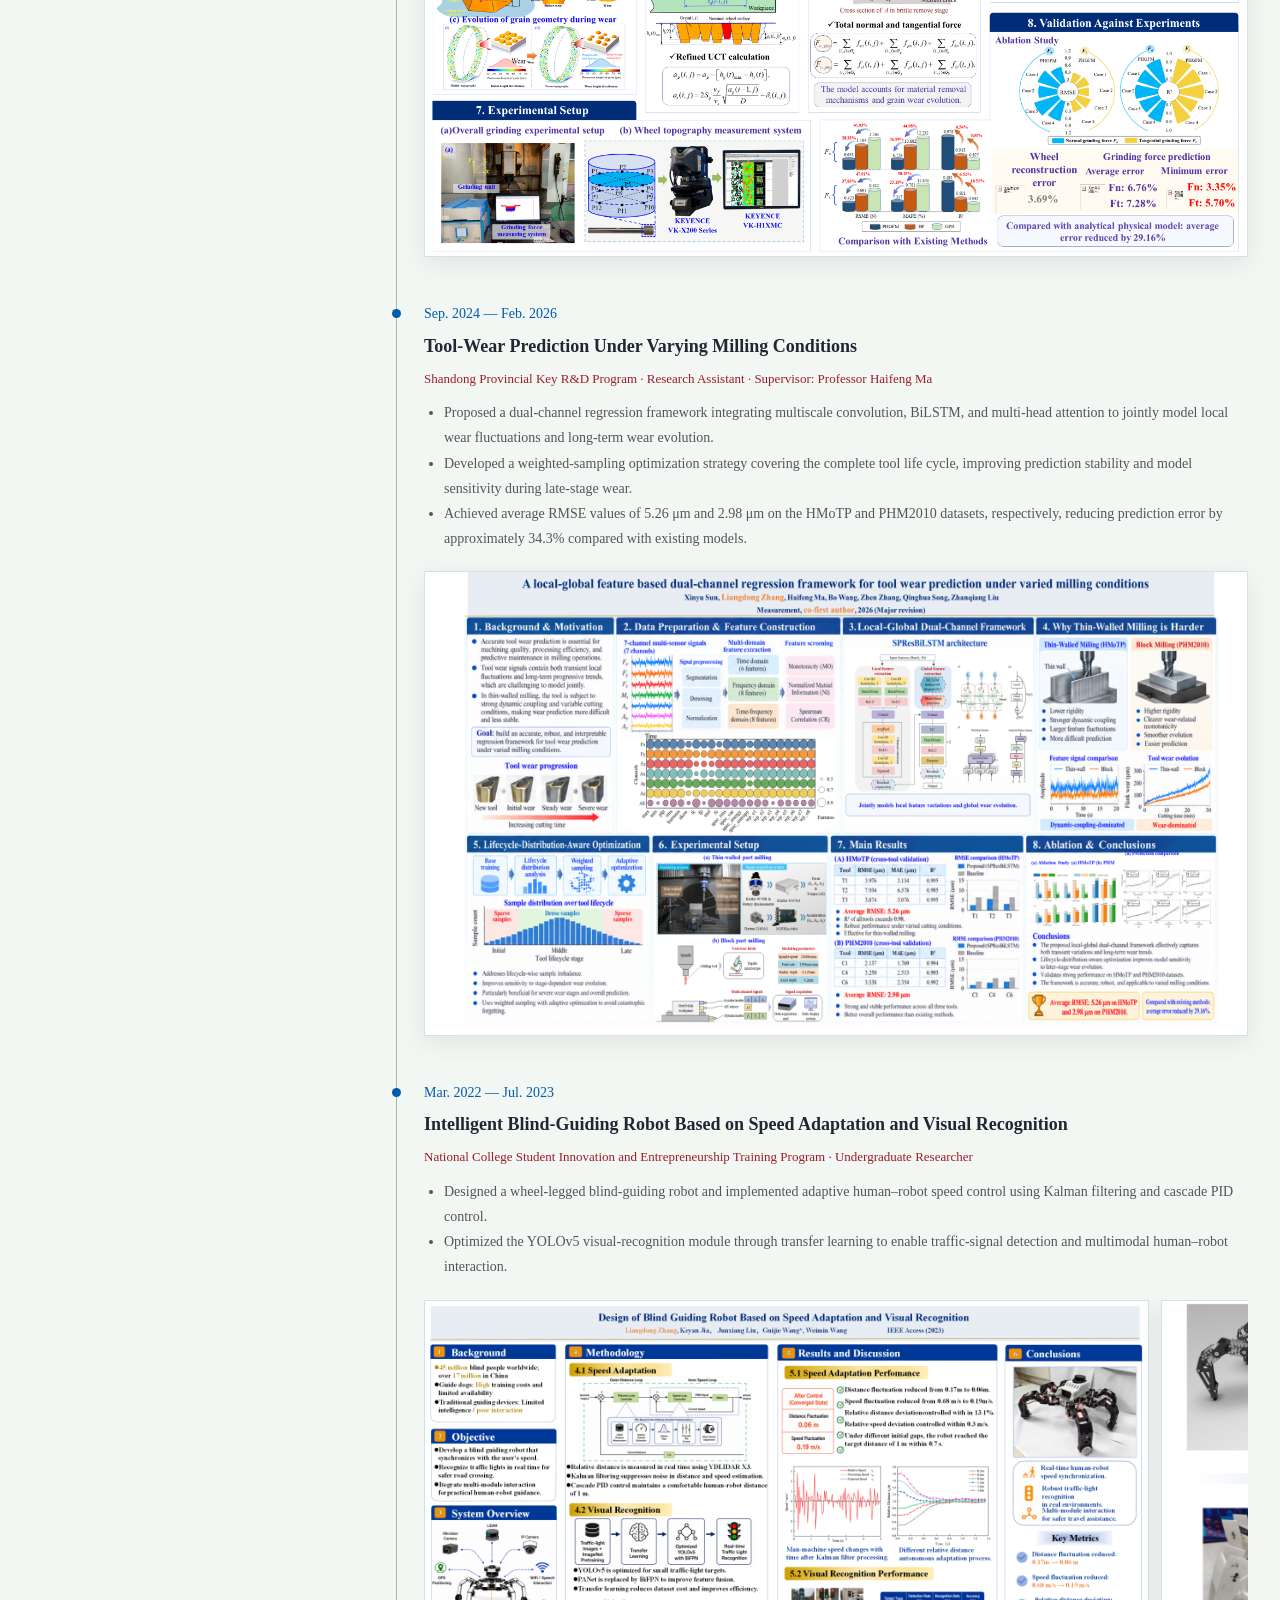
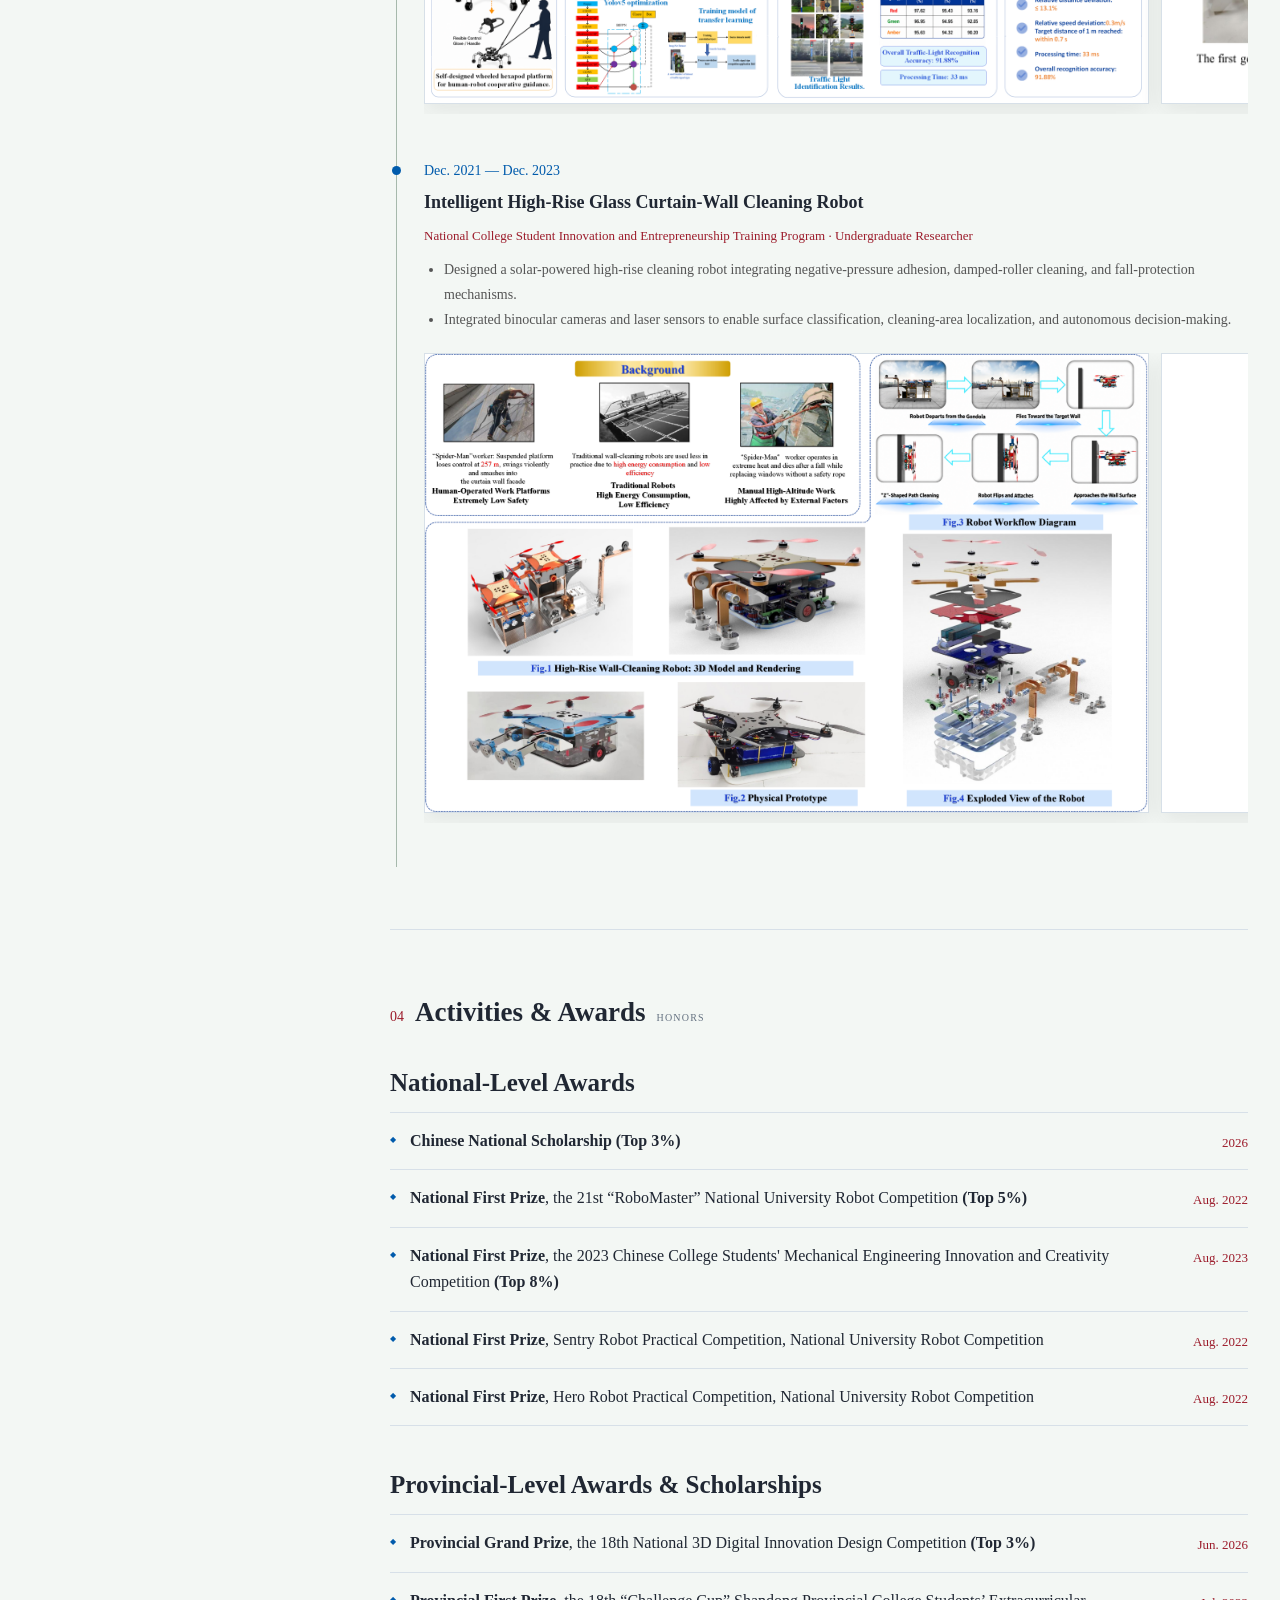
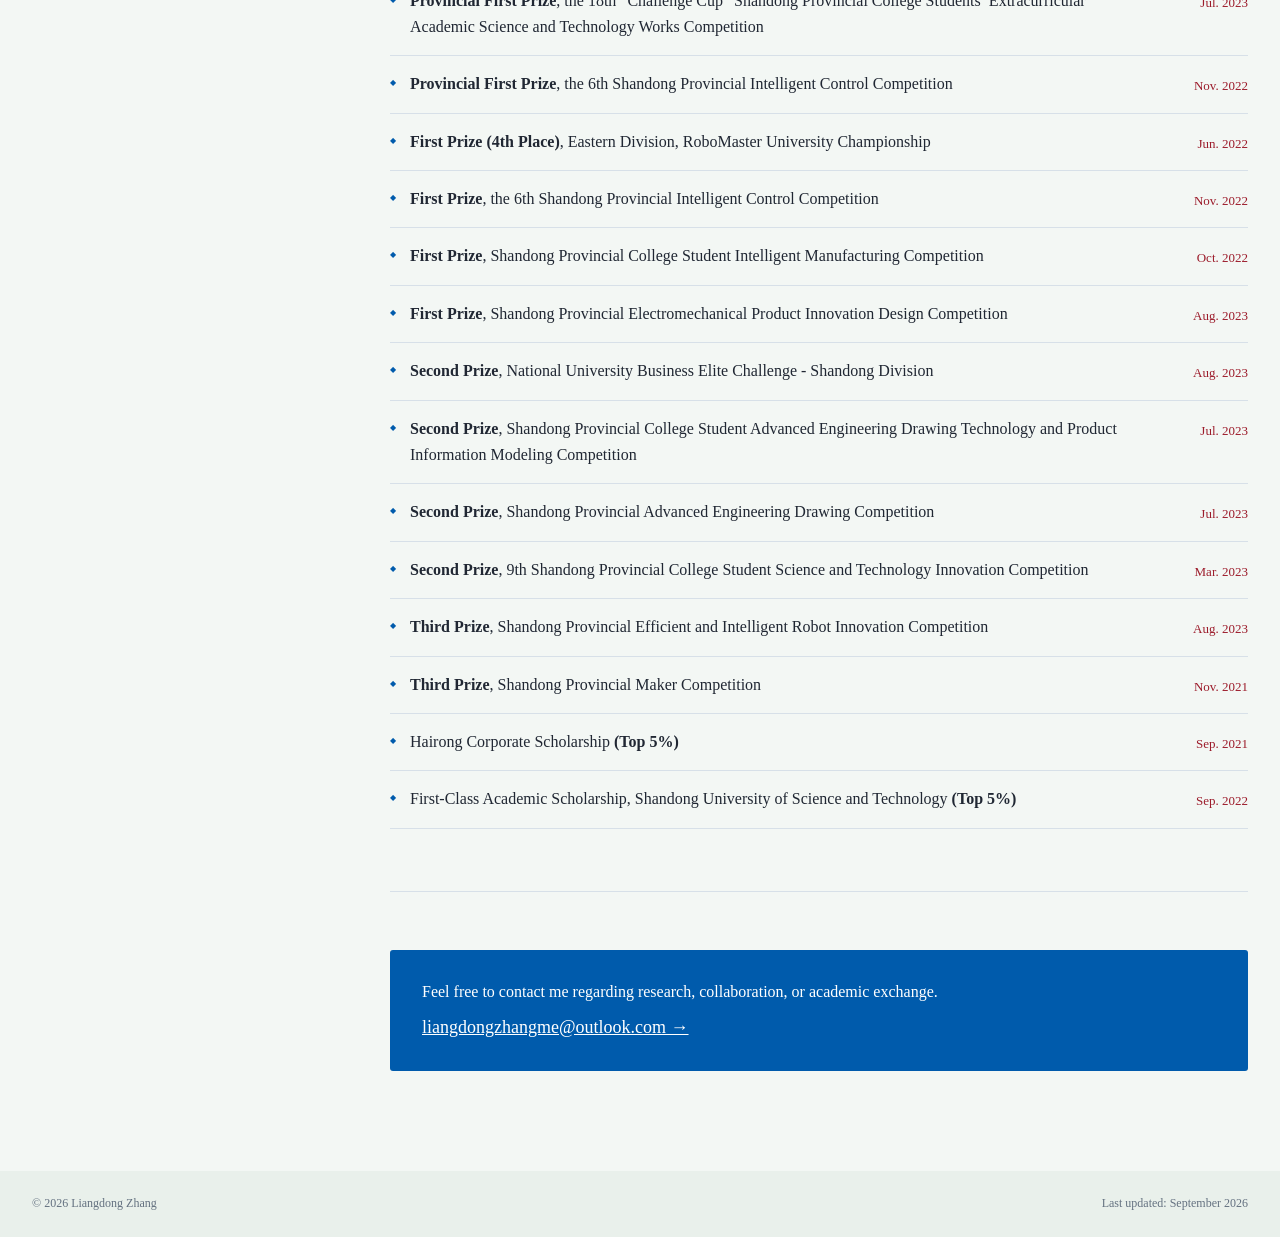
==== commit def63648: "Replace tool wear publication graphic" ====
--- a/index.html
+++ b/index.html
@@ -67,9 +67,7 @@
             </div>
           </article>
           <article class="publication-card">
-            <figure class="publication-visual publication-topic-visual" aria-label="Dual-channel regression framework for tool-wear prediction">
-              <div><small>TOOL WEAR PREDICTION</small><strong>Local–Global Features</strong><span>Dual-Channel Regression</span></div>
-            </figure>
+            <figure class="publication-visual"><img src="assets/publications/tool-wear-framework.png" alt="Milling setup, SPResBiLSTM architecture, and tool-wear prediction results" loading="lazy" decoding="async"></figure>
             <div class="publication-info">
               <h3>A local-global feature based dual-channel regression framework for tool wear prediction under varied milling conditions</h3>
               <p class="publication-authors">Sun X<sup>†</sup>, <b>Zhang L</b><sup>†</sup>, Ma H*, Wang Bo, Zhang Z, Song Q, Liu Z</p>
--- a/styles.css
+++ b/styles.css
@@ -51,3 +51,6 @@
 .publication-topic-visual span{font-family:Georgia,"Times New Roman",serif;font-size:14px;color:#365d7d}
 .publication-authors sup{color:var(--brown);font-size:10px;font-weight:700}
 @media(max-width:850px) and (min-width:561px){.quick-facts{grid-template-columns:repeat(3,1fr)}}
+
+/* Unified typeface across the entire academic homepage. */
+html,body,body *{font-family:"Times New Roman",Times,serif!important}
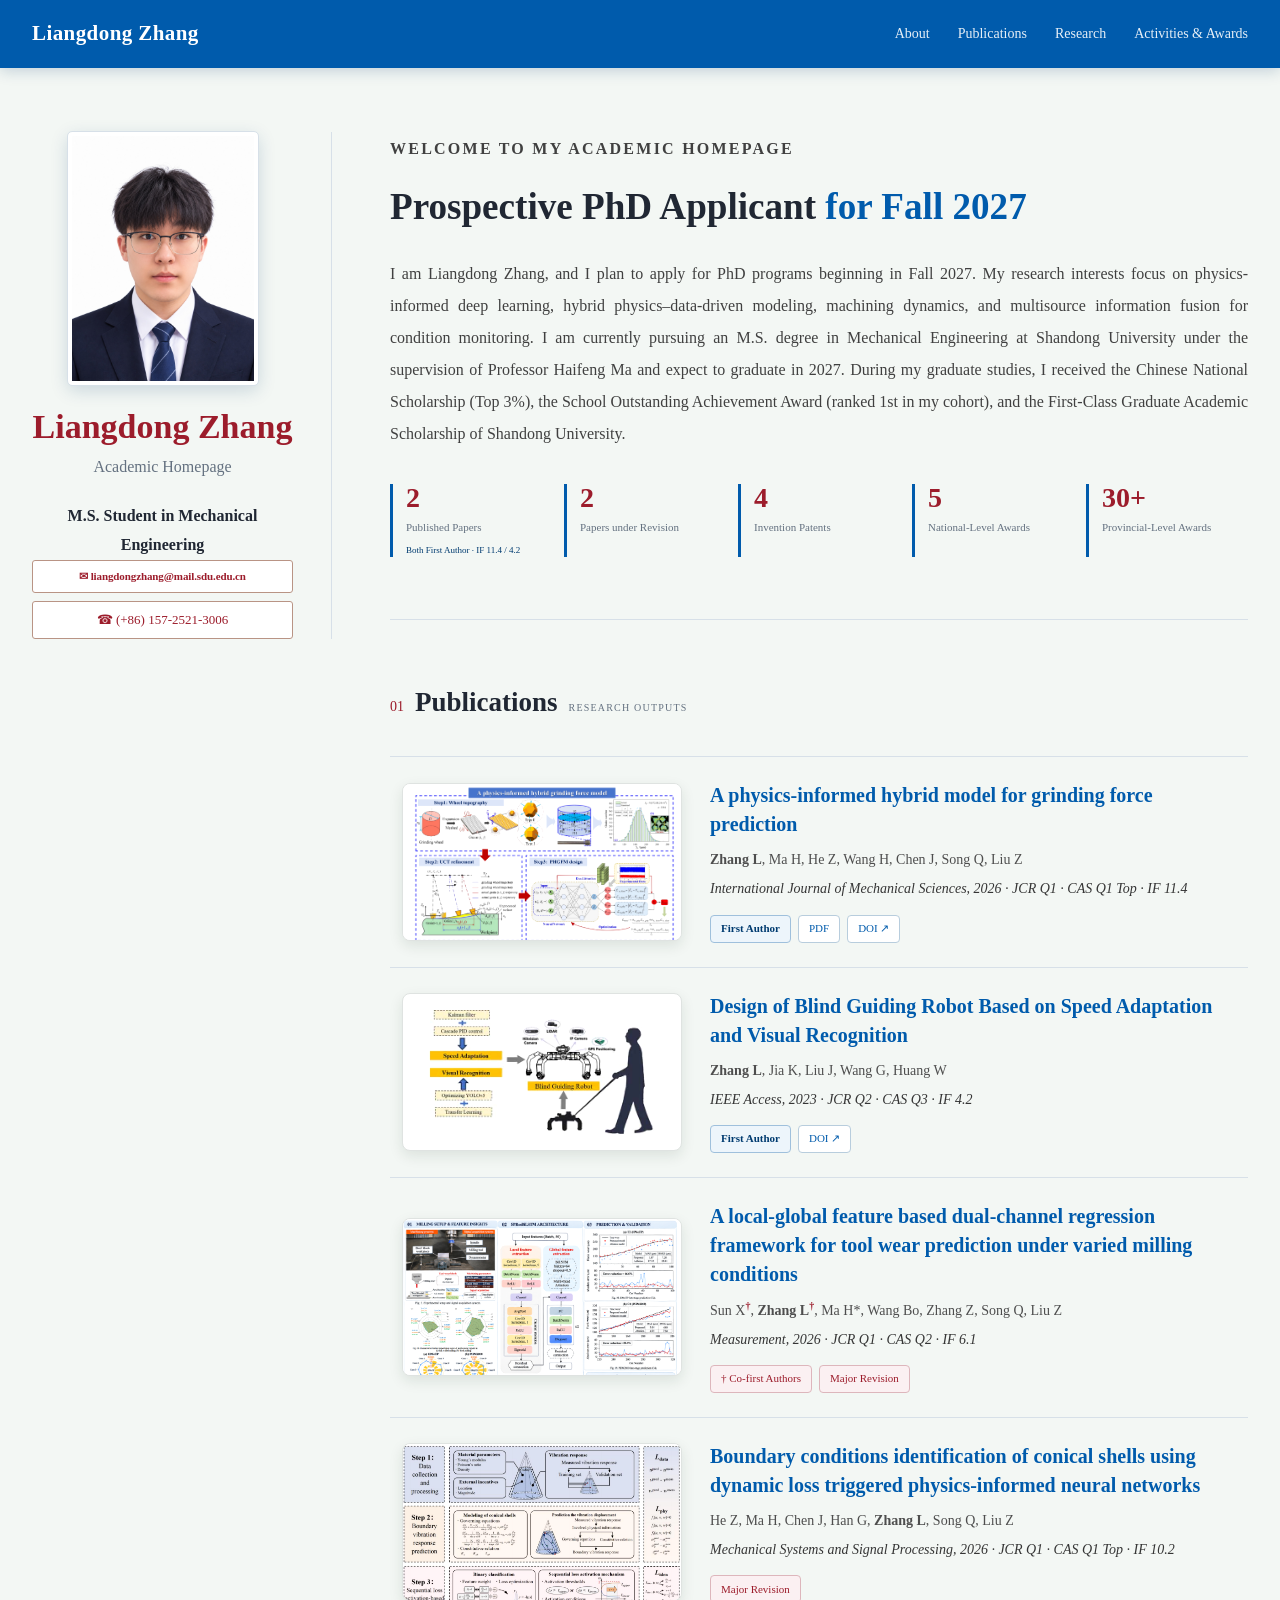
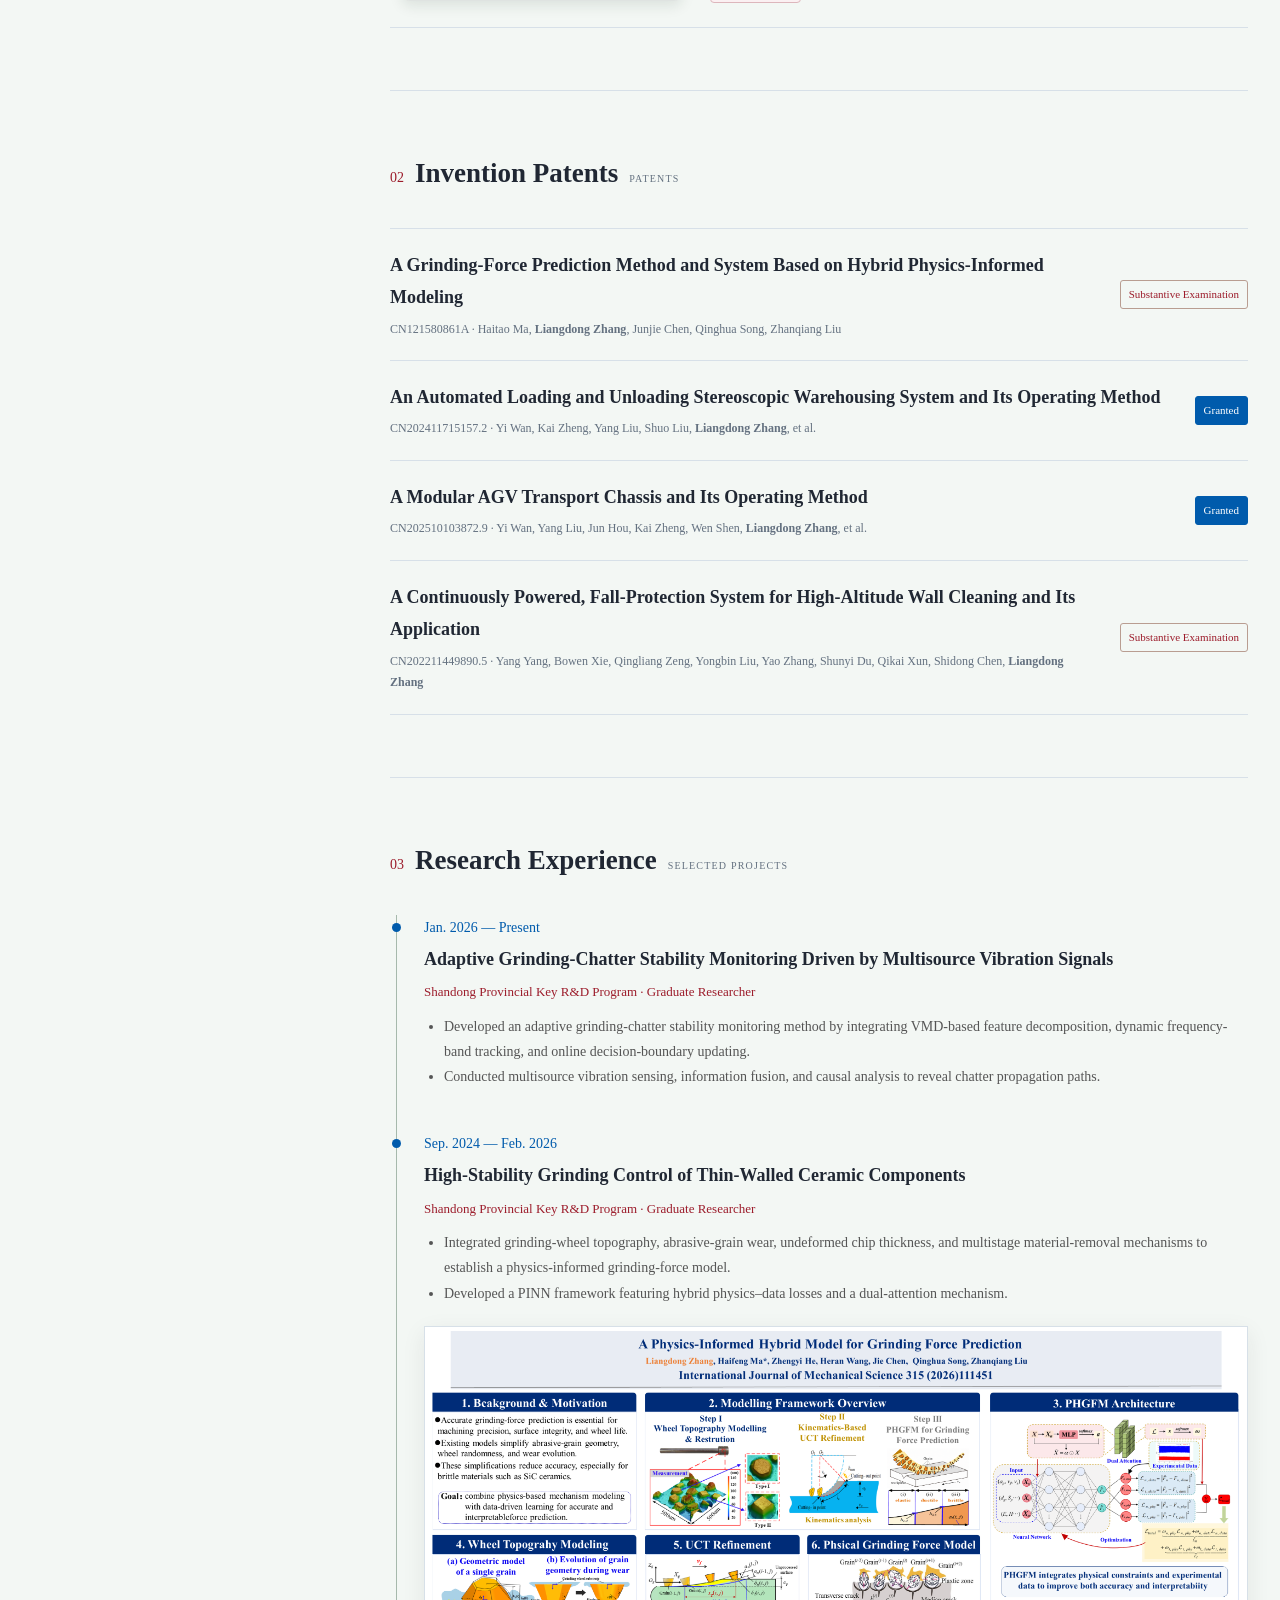
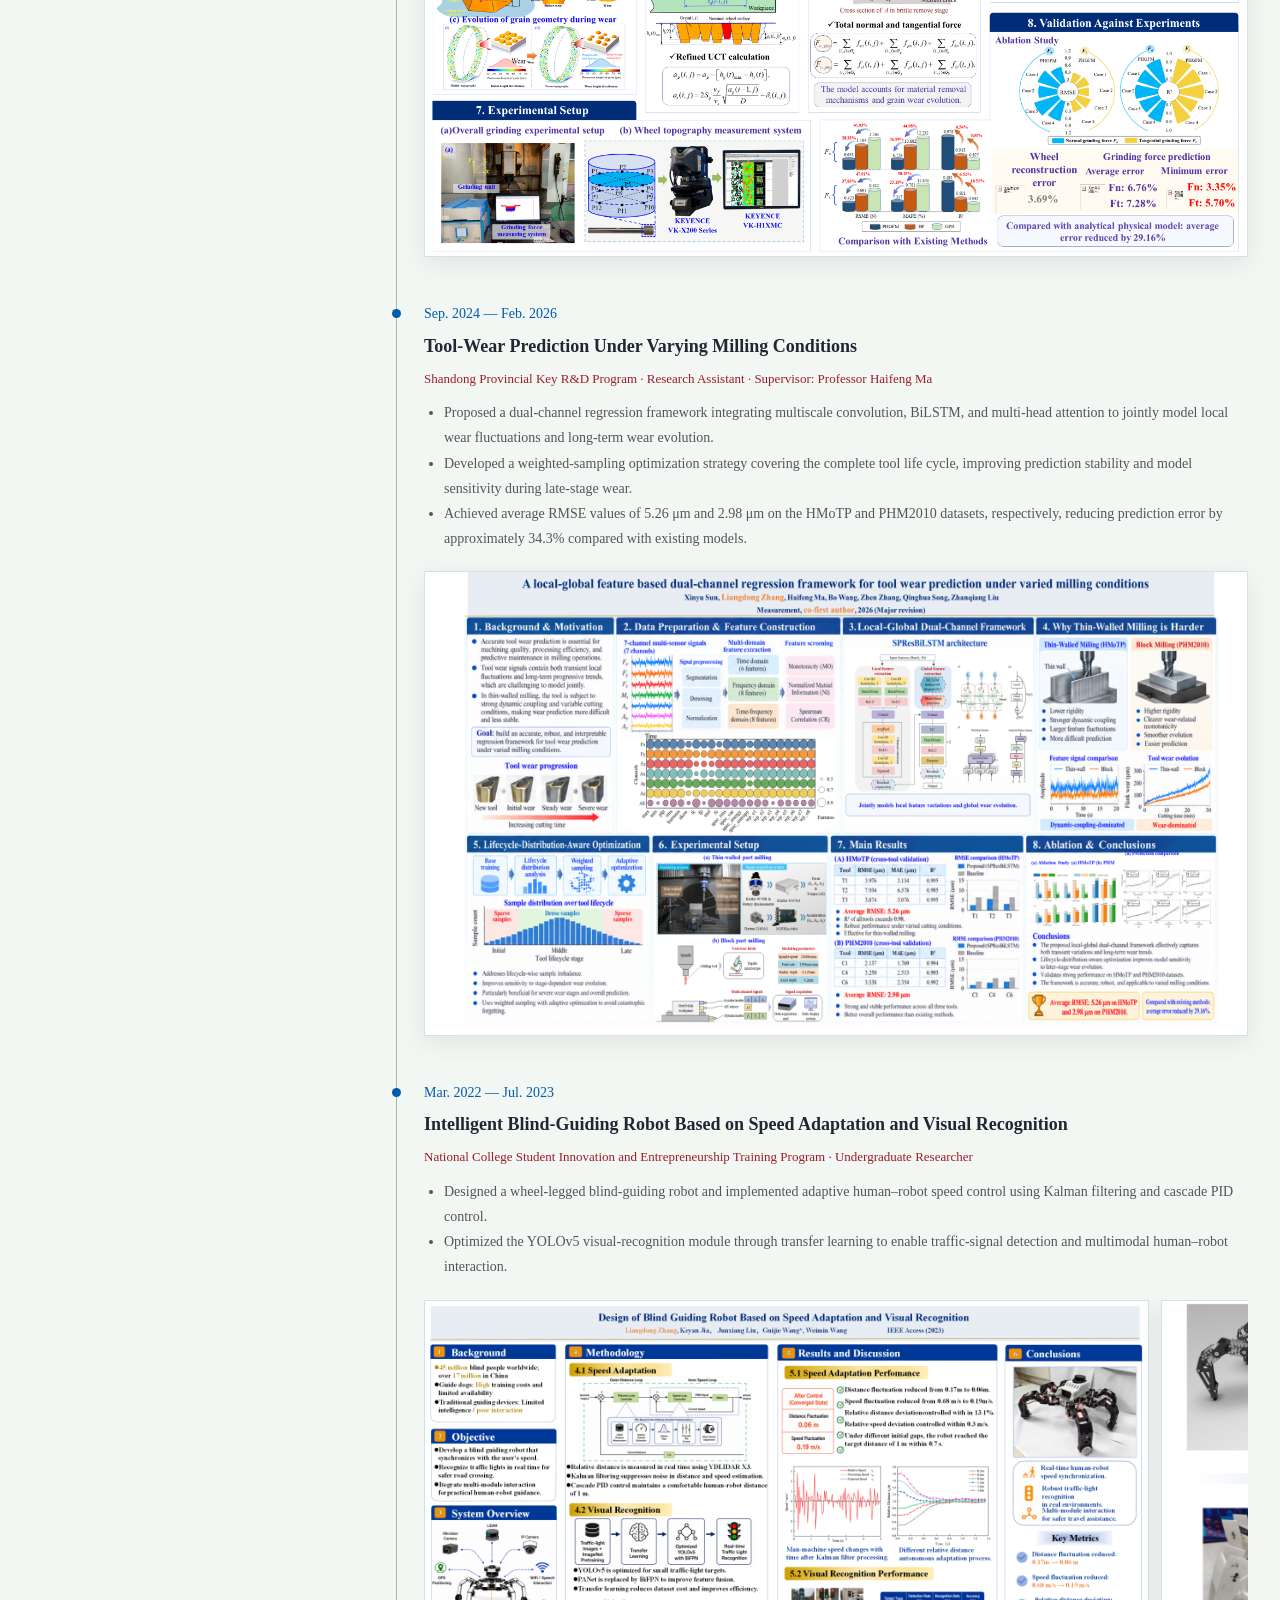
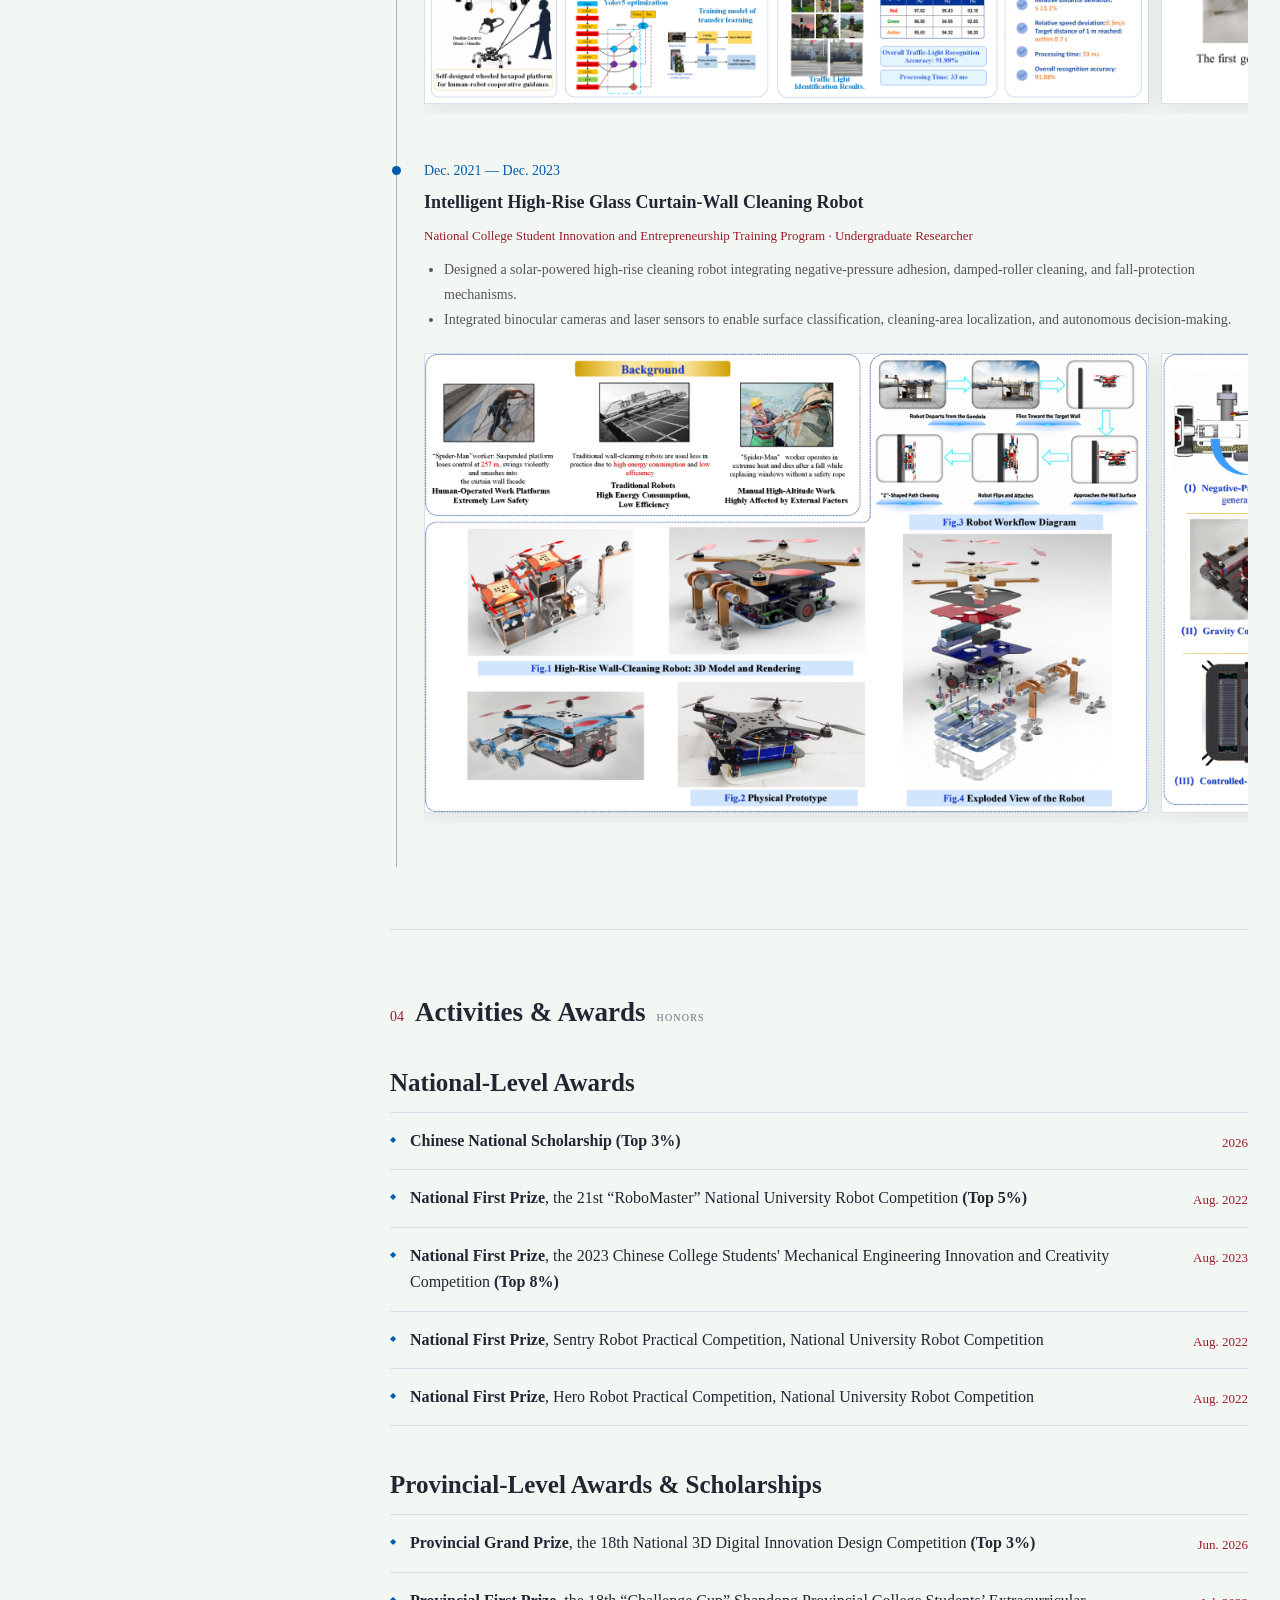
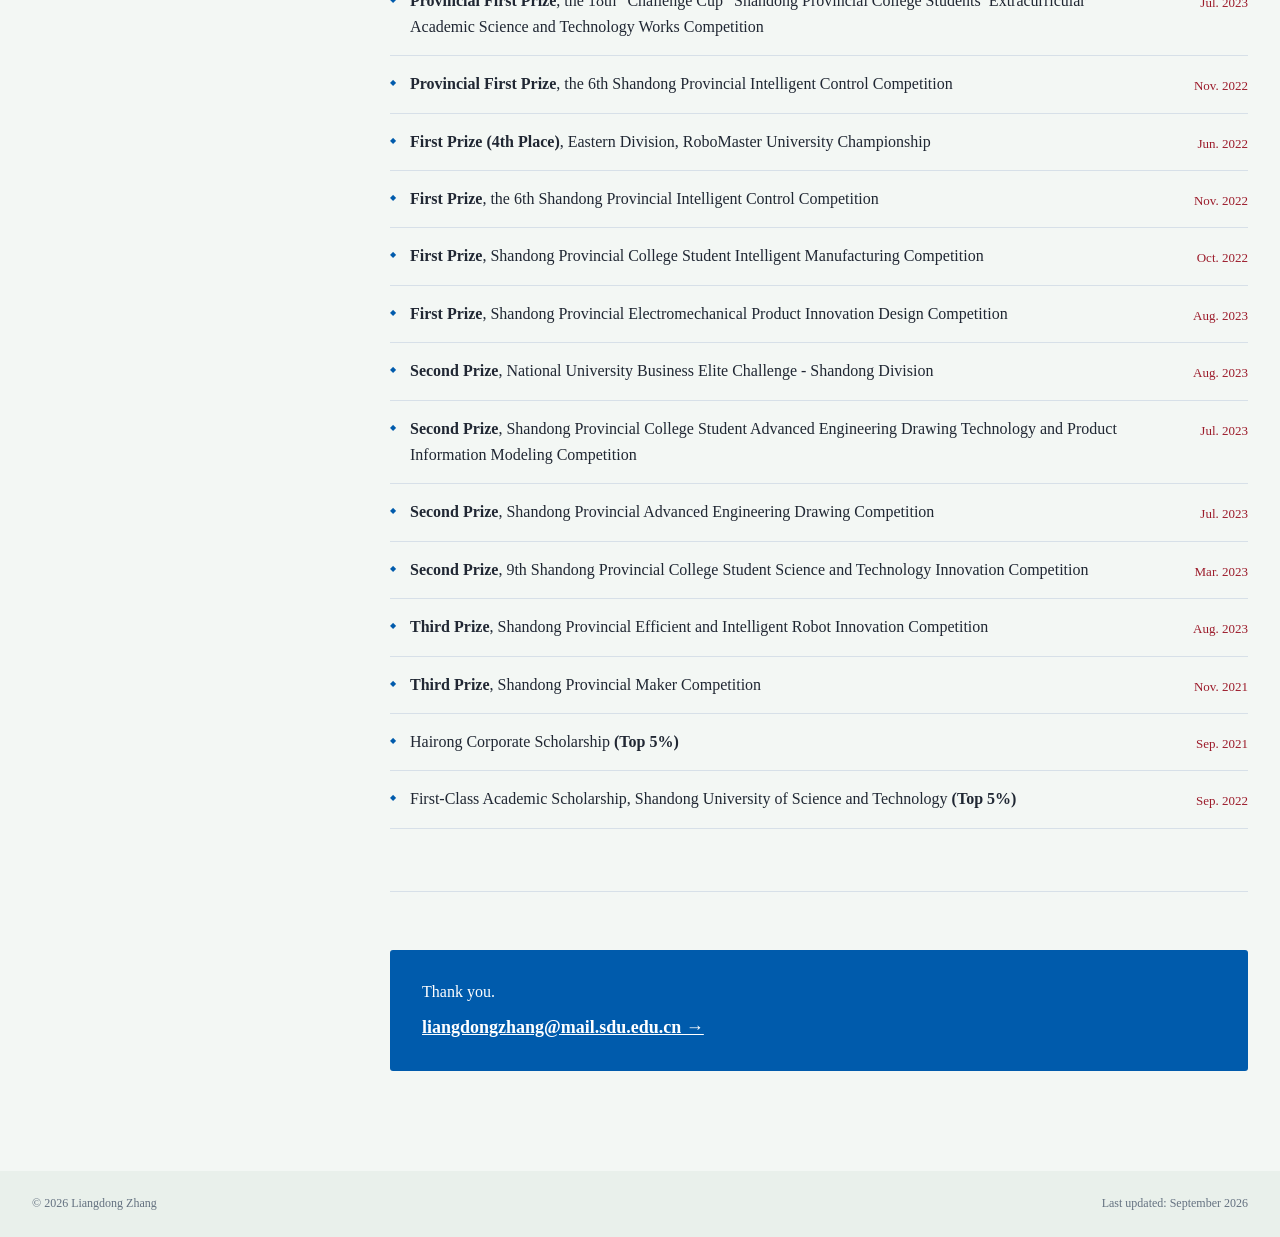
==== commit 275cdda2: "Update contact details and profile information" ====
--- a/index.html
+++ b/index.html
@@ -26,9 +26,8 @@
       <div class="avatar"><img src="assets/profile-photo.jpg" alt="Portrait of Liangdong Zhang"></div>
       <h1>Liangdong Zhang</h1><p class="english-name">Academic Homepage</p>
       <p class="position">M.S. Student in Mechanical Engineering</p>
-      <p class="affiliation">School of Mechanical Engineering · Shandong University</p>
       <div class="profile-links">
-        <a class="email-link" href="mailto:liangdongzhangme@outlook.com">✉ liangdongzhangme@outlook.com</a>
+        <a class="email-link" href="mailto:liangdongzhang@mail.sdu.edu.cn">✉ liangdongzhang@mail.sdu.edu.cn</a>
         <a href="tel:+8615725213006">☎ (+86) 157-2521-3006</a>
 
       </div>
@@ -162,7 +161,7 @@
         </div>
       </section>
 
-      <section class="contact-block reveal"><p>Feel free to contact me regarding research, collaboration, or academic exchange.</p><a href="mailto:liangdongzhangme@outlook.com">liangdongzhangme@outlook.com →</a></section>
+      <section class="contact-block reveal"><p>Thank you.</p><a href="mailto:liangdongzhang@mail.sdu.edu.cn">liangdongzhang@mail.sdu.edu.cn →</a></section>
     </div>
   </main>
   <footer><span>© <span id="year"></span> Liangdong Zhang</span><span>Last updated: September 2026</span></footer>
--- a/styles.css
+++ b/styles.css
@@ -54,3 +54,8 @@
 
 /* Unified typeface across the entire academic homepage. */
 html,body,body *{font-family:"Times New Roman",Times,serif!important}
+
+/* Preserve the portrait's original 3:4 ID-photo format instead of a circular crop. */
+.avatar{height:auto;aspect-ratio:3/4;border-radius:4px}
+.avatar img{object-position:center}
+.profile-links .email-link,.contact-block a{font-weight:700}
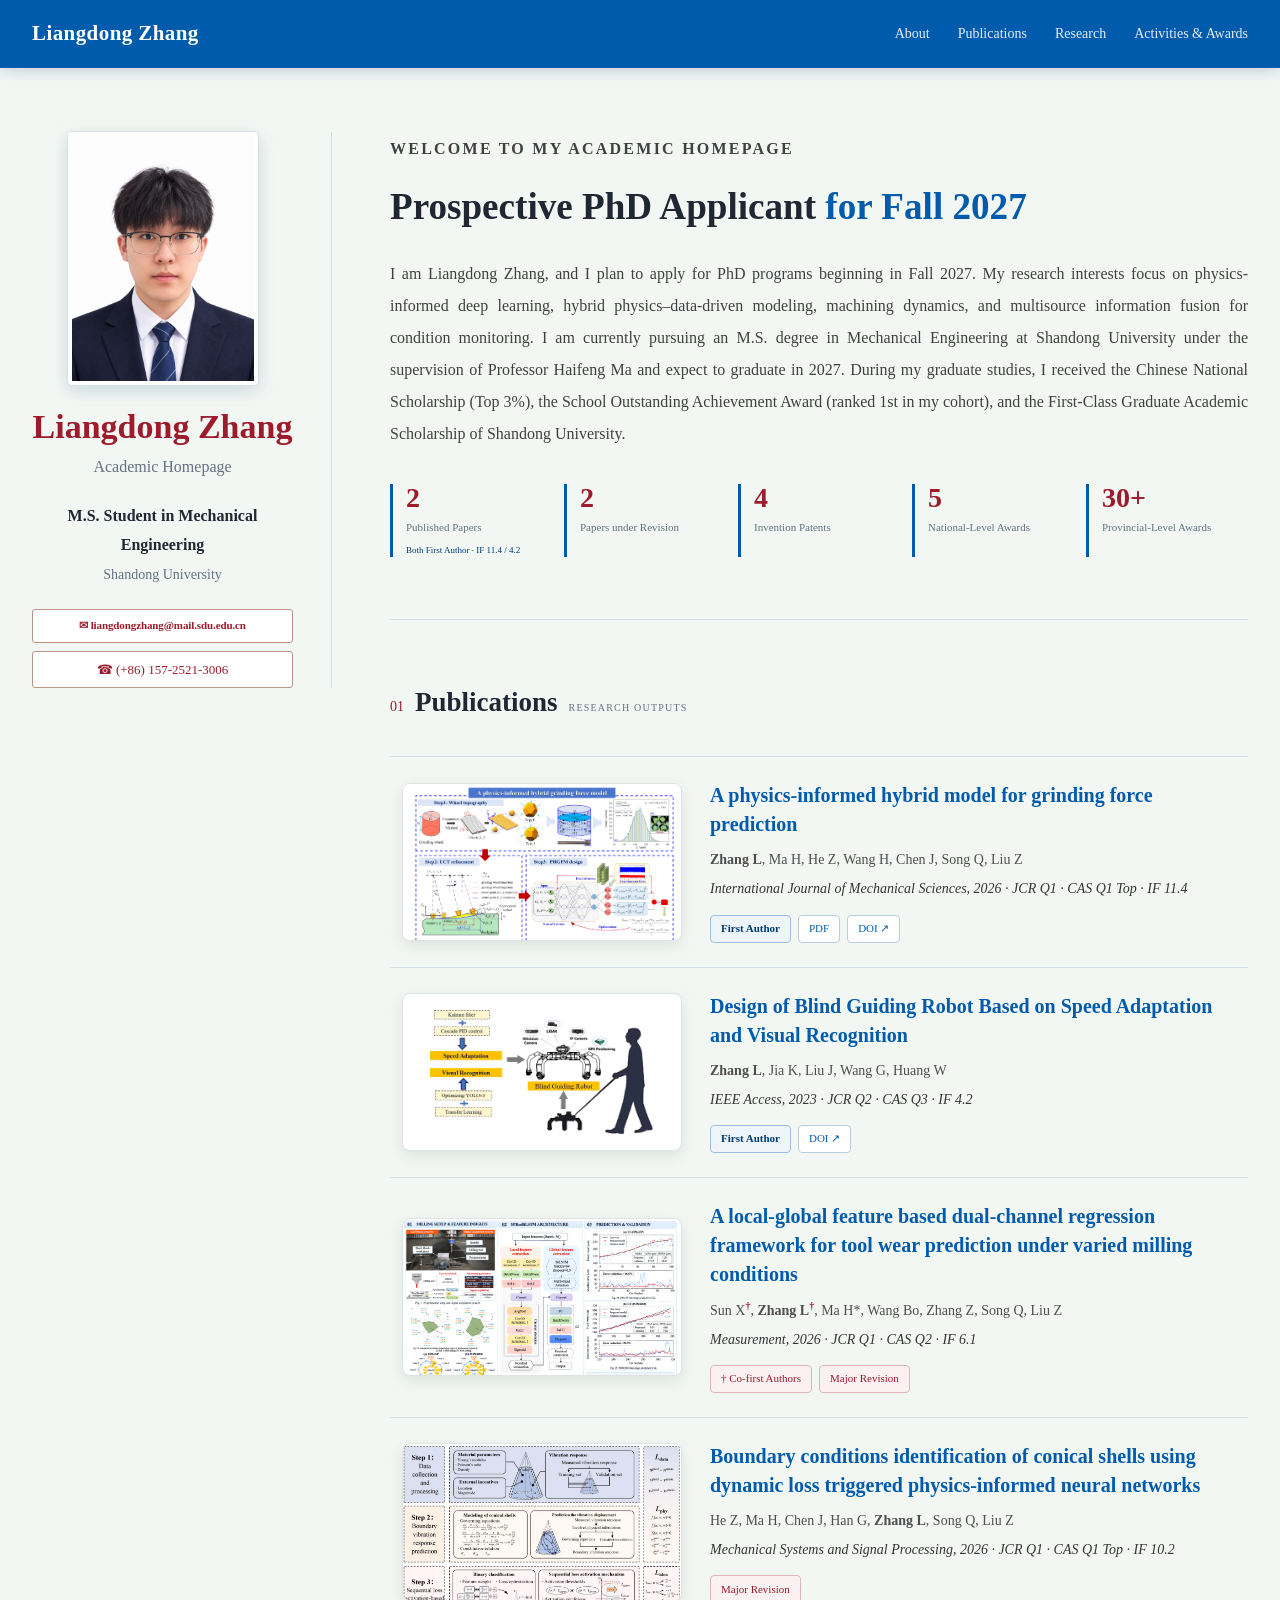
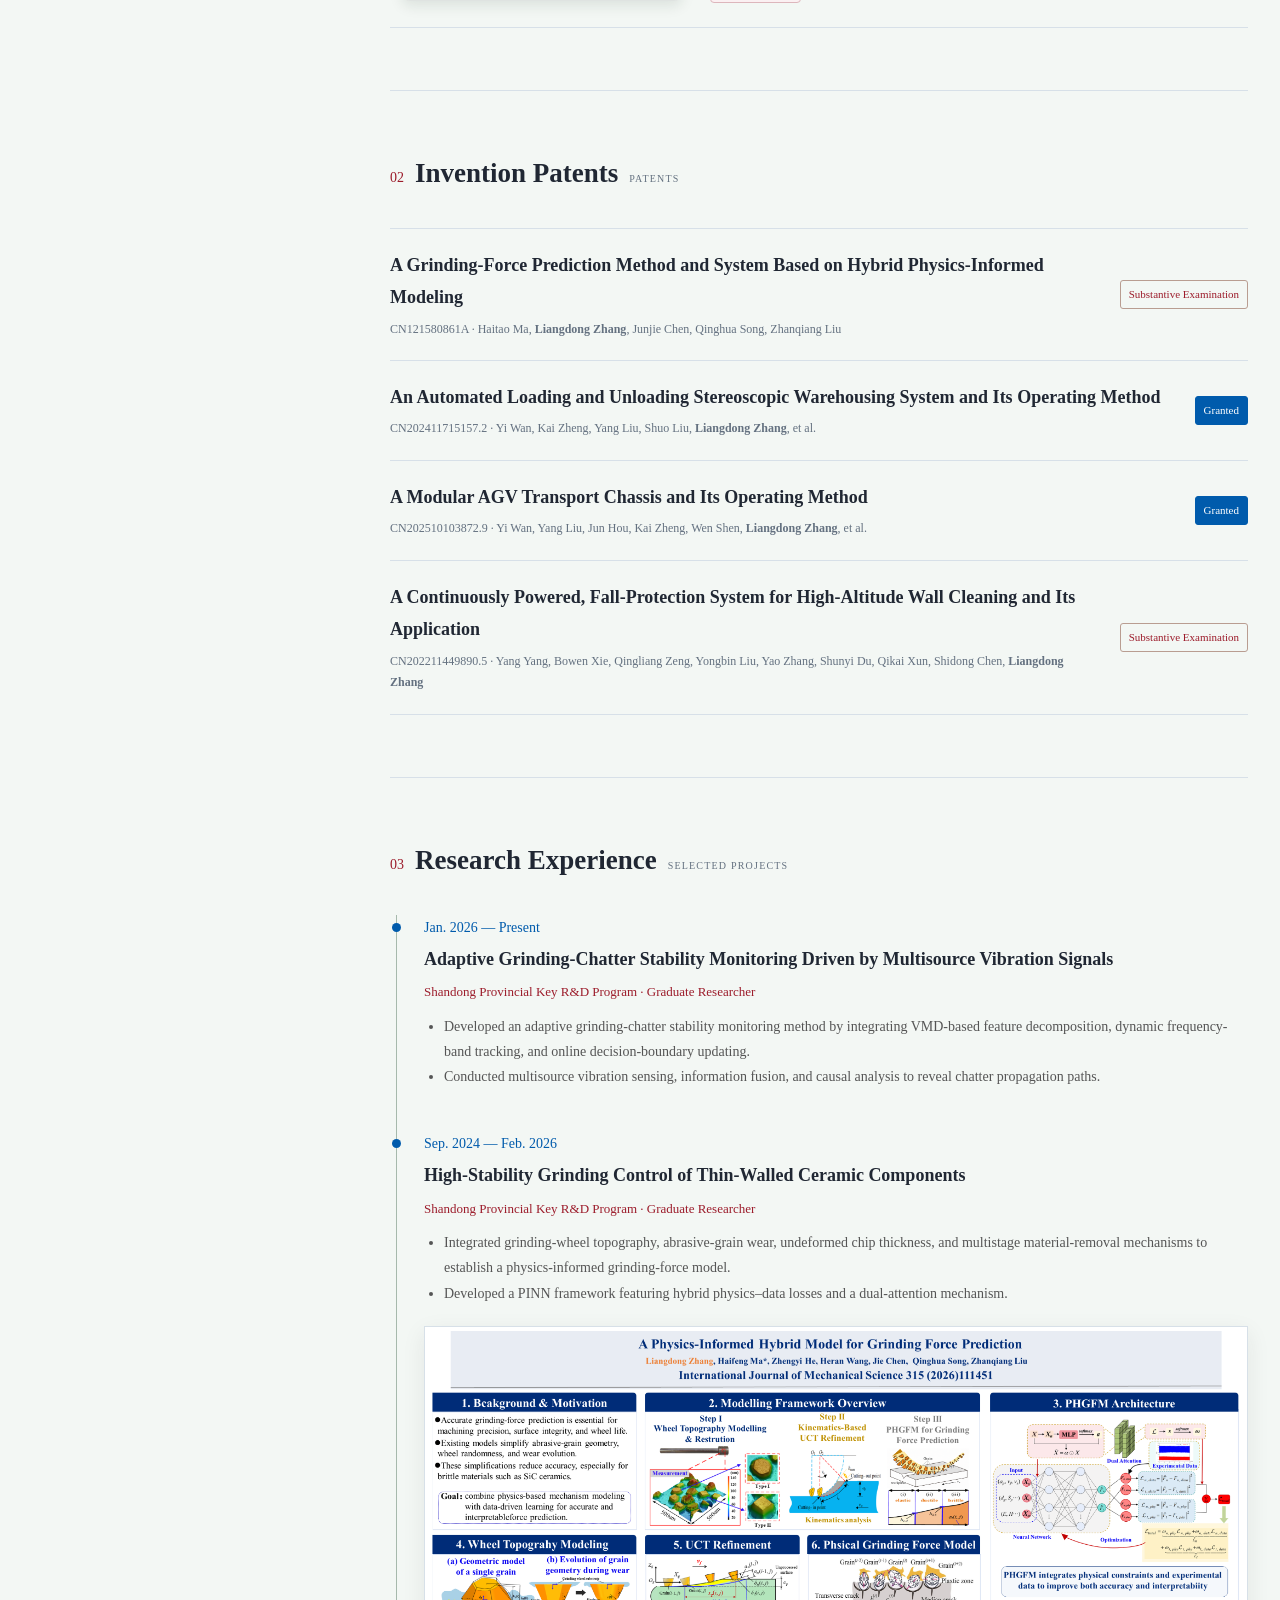
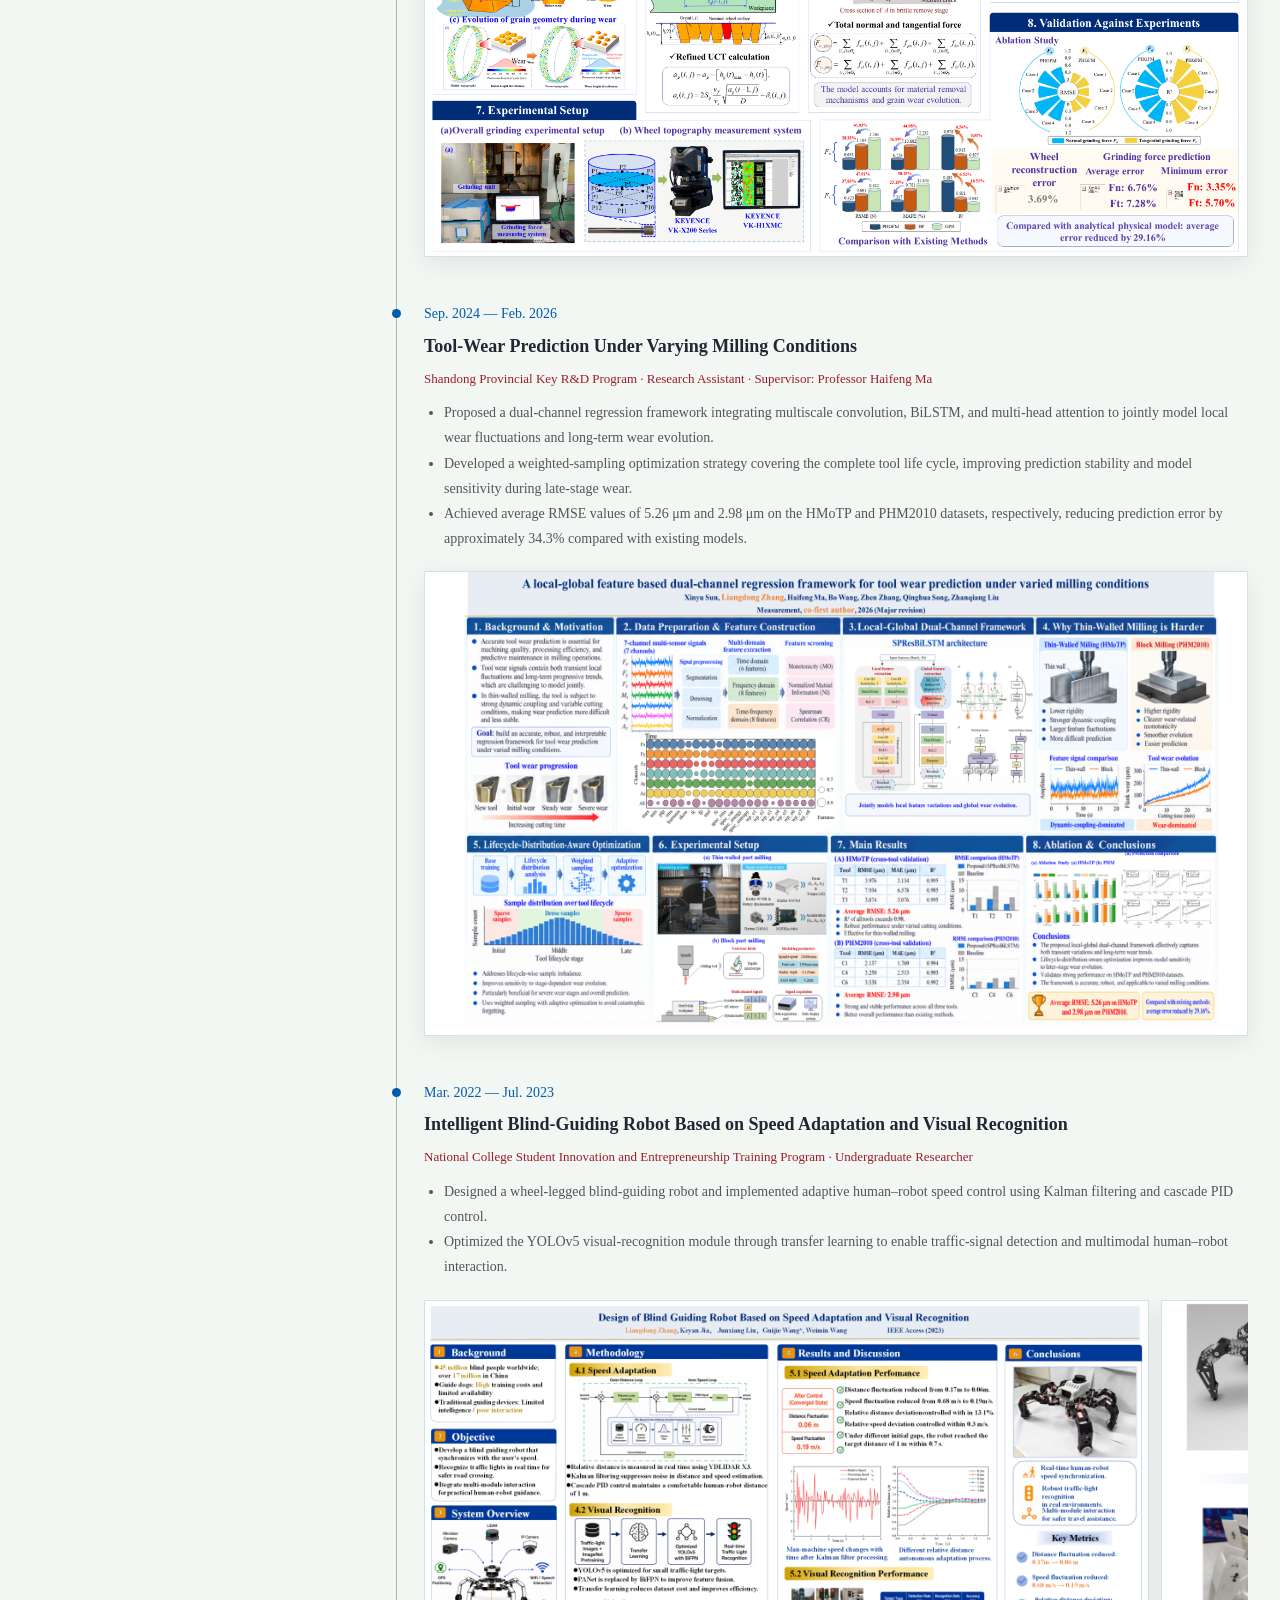
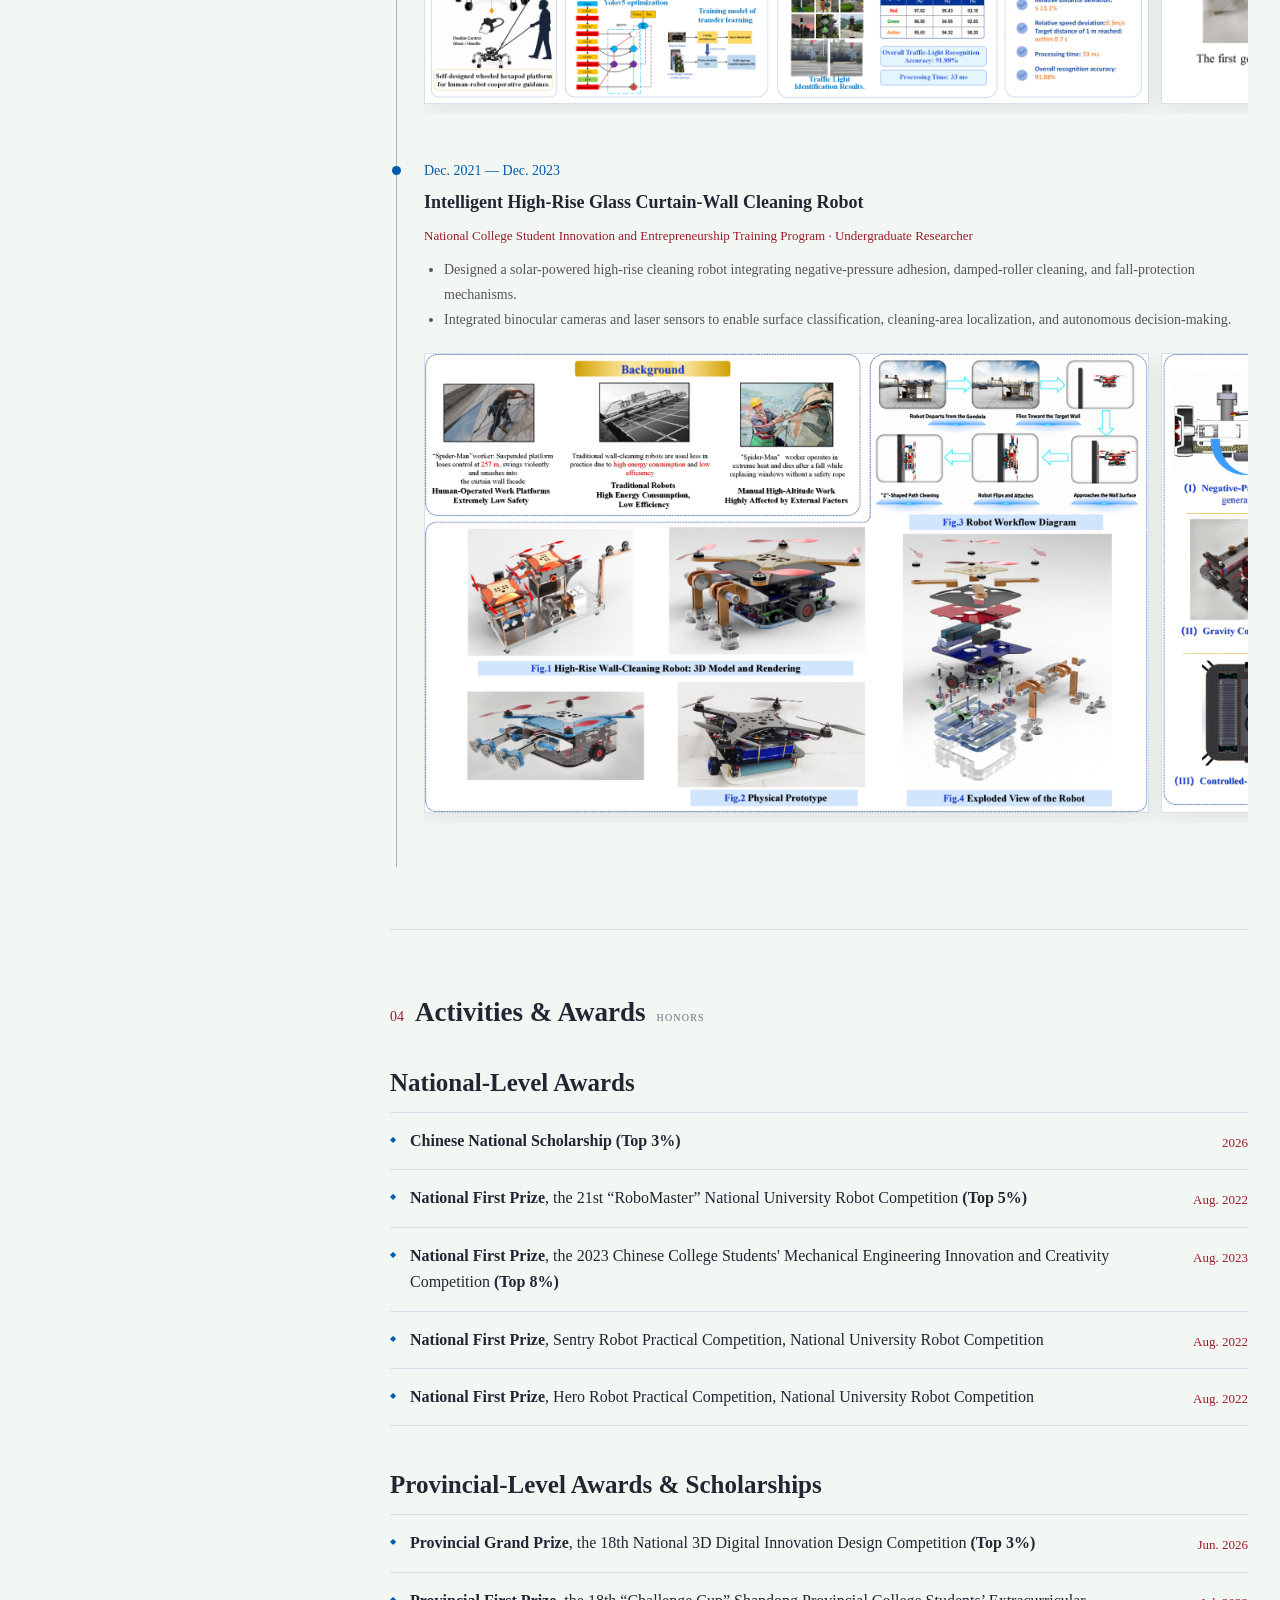
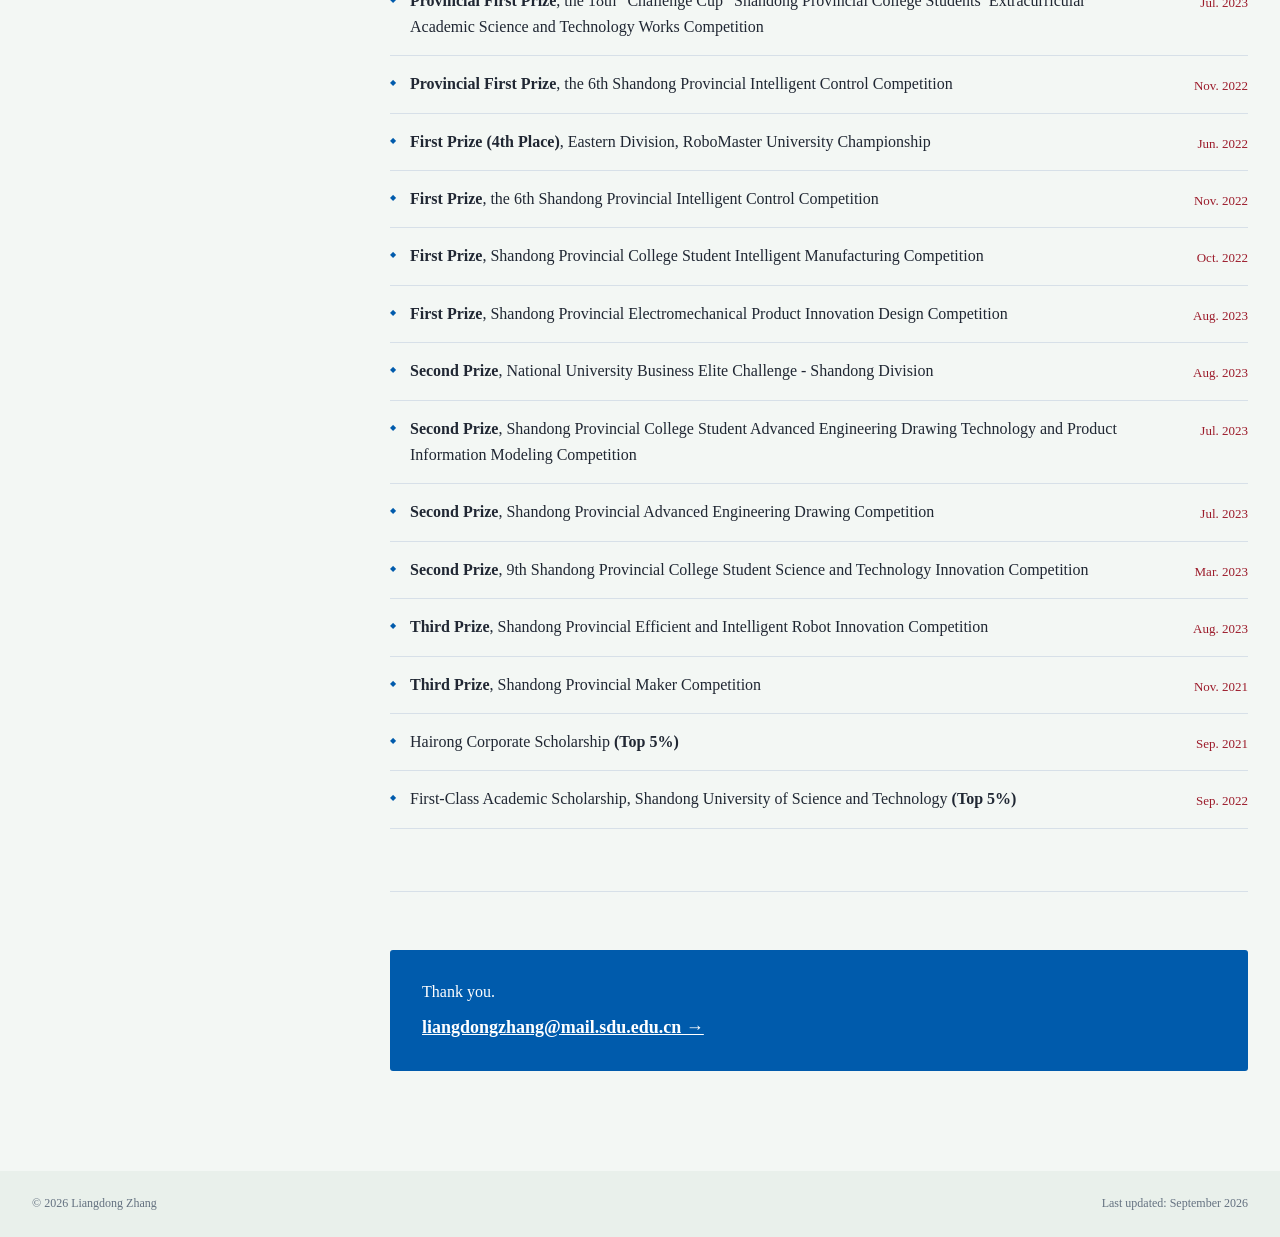
==== commit 0f5708f6: "Restore Shandong University affiliation" ====
--- a/index.html
+++ b/index.html
@@ -26,6 +26,7 @@
       <div class="avatar"><img src="assets/profile-photo.jpg" alt="Portrait of Liangdong Zhang"></div>
       <h1>Liangdong Zhang</h1><p class="english-name">Academic Homepage</p>
       <p class="position">M.S. Student in Mechanical Engineering</p>
+      <p class="affiliation">Shandong University</p>
       <div class="profile-links">
         <a class="email-link" href="mailto:liangdongzhang@mail.sdu.edu.cn">✉ liangdongzhang@mail.sdu.edu.cn</a>
         <a href="tel:+8615725213006">☎ (+86) 157-2521-3006</a>
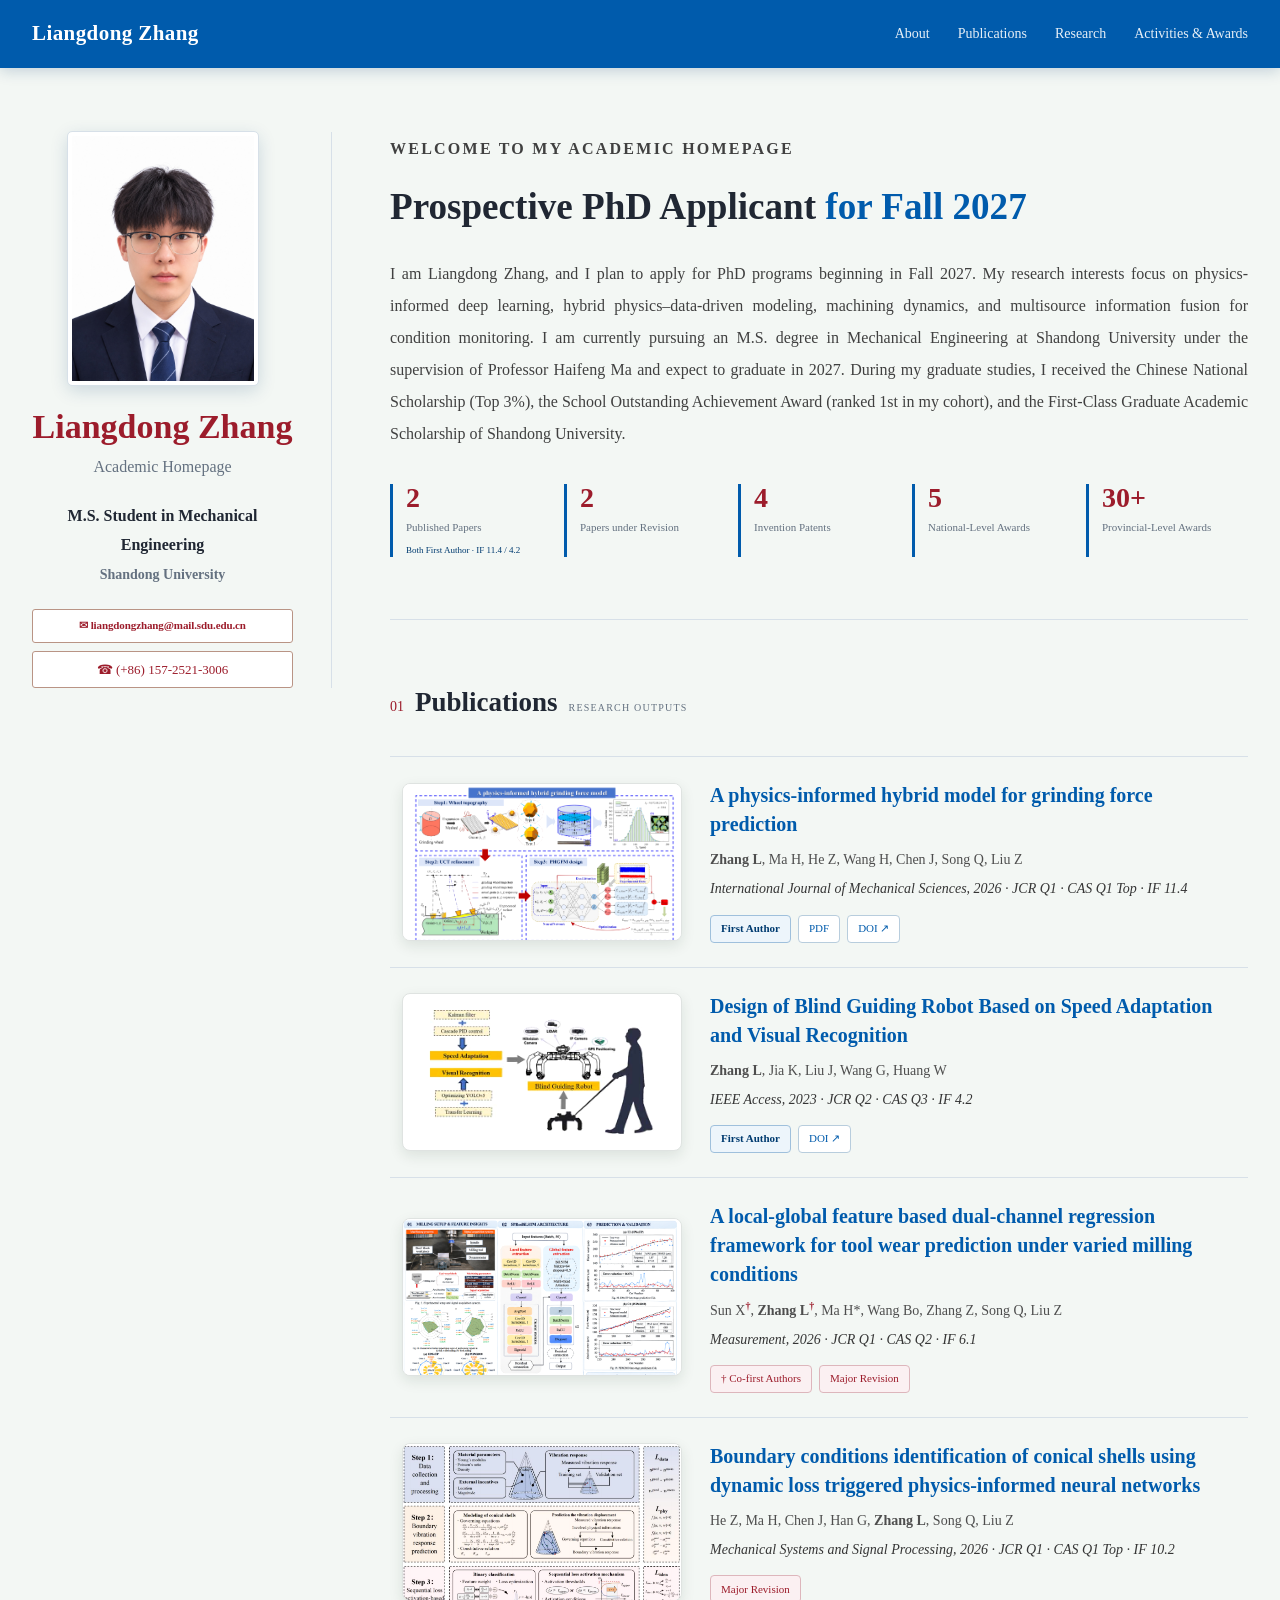
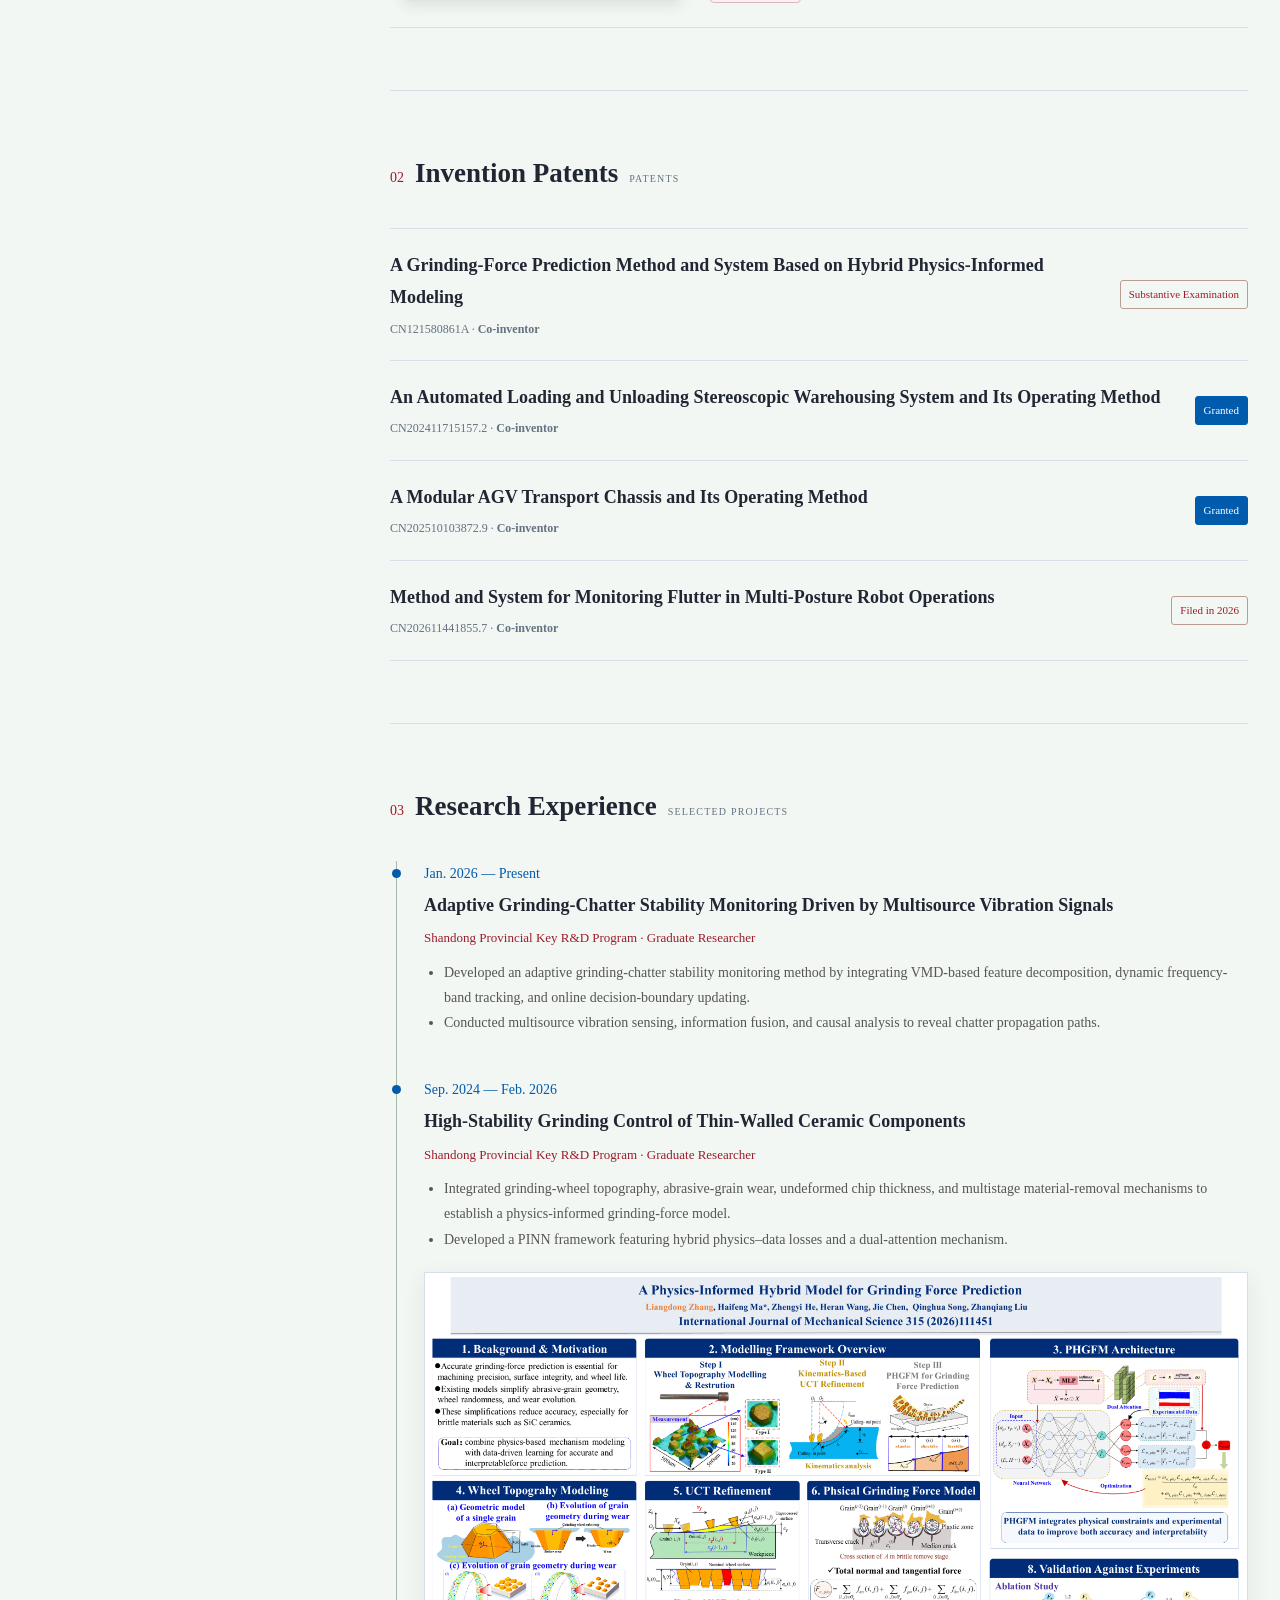
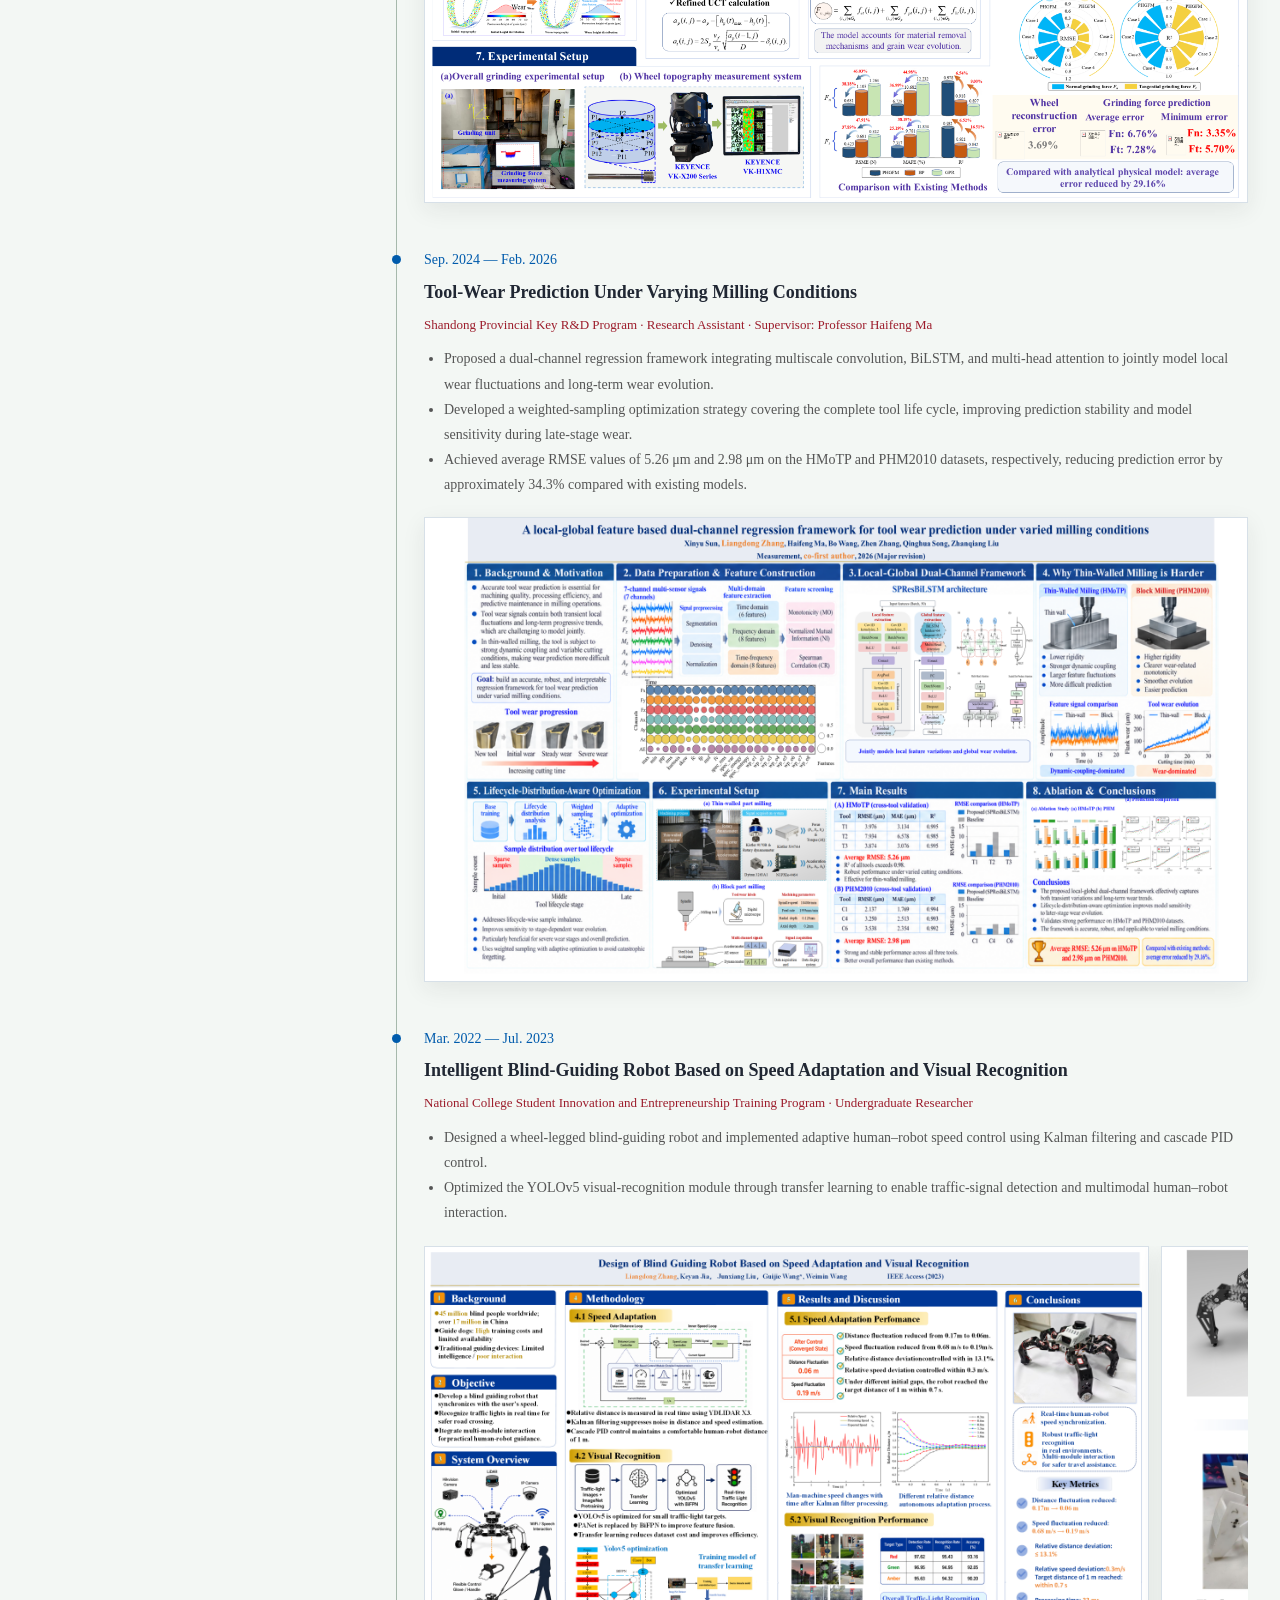
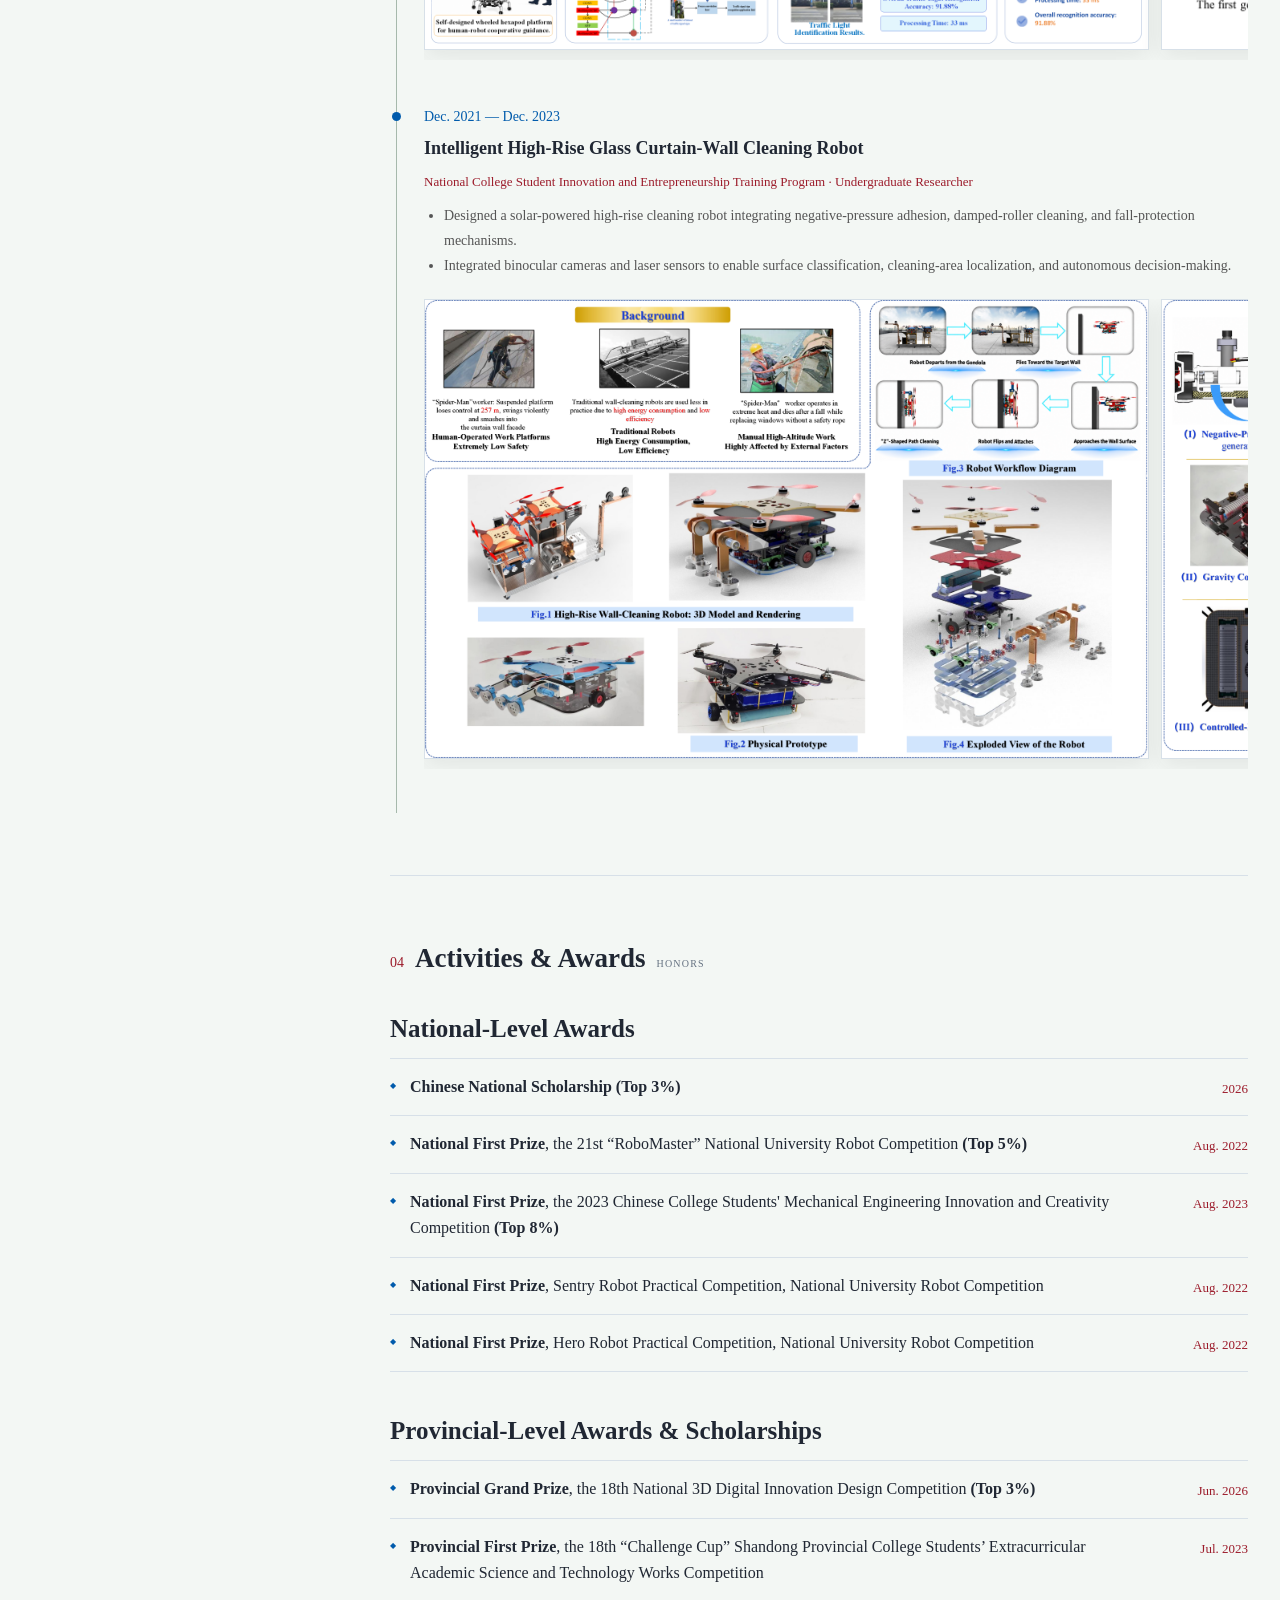
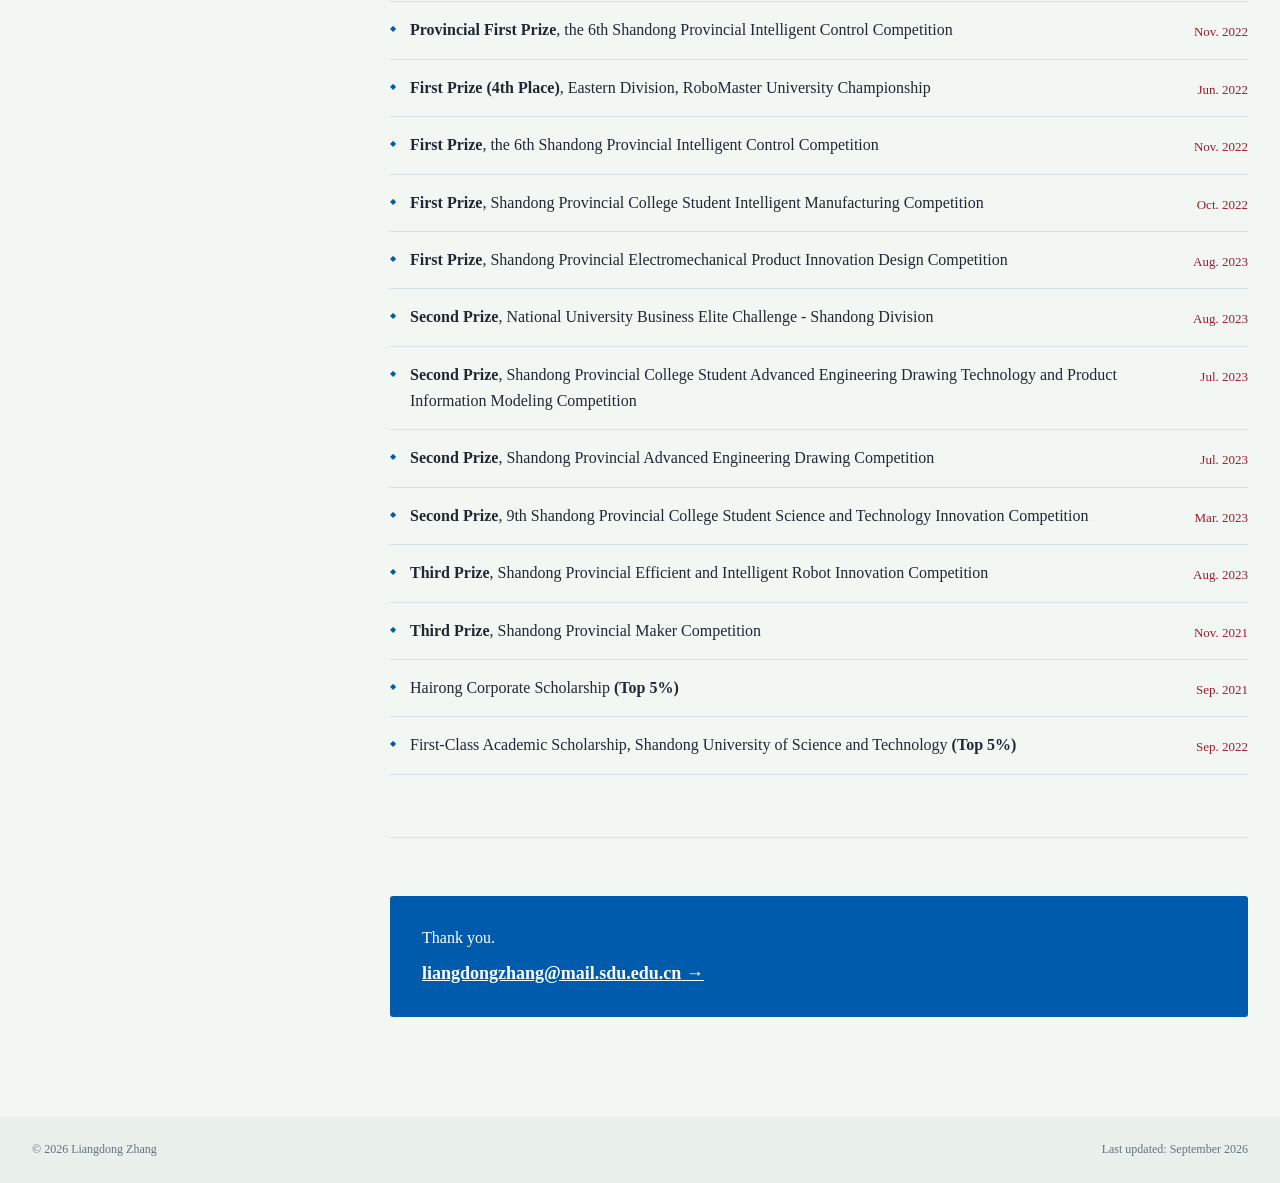
==== commit ba54db35: "Simplify patent roles and update fourth patent" ====
--- a/index.html
+++ b/index.html
@@ -90,10 +90,10 @@
       <section id="patents" class="section-block reveal">
         <div class="section-heading"><span>02</span><h2>Invention Patents</h2><small>PATENTS</small></div>
         <div class="compact-list">
-          <article><div><h3>A Grinding-Force Prediction Method and System Based on Hybrid Physics-Informed Modeling</h3><p>CN121580861A · Haitao Ma, <b>Liangdong Zhang</b>, Junjie Chen, Qinghua Song, Zhanqiang Liu</p></div><span>Substantive Examination</span></article>
-          <article><div><h3>An Automated Loading and Unloading Stereoscopic Warehousing System and Its Operating Method</h3><p>CN202411715157.2 · Yi Wan, Kai Zheng, Yang Liu, Shuo Liu, <b>Liangdong Zhang</b>, et al.</p></div><span class="done">Granted</span></article>
-          <article><div><h3>A Modular AGV Transport Chassis and Its Operating Method</h3><p>CN202510103872.9 · Yi Wan, Yang Liu, Jun Hou, Kai Zheng, Wen Shen, <b>Liangdong Zhang</b>, et al.</p></div><span class="done">Granted</span></article>
-          <article><div><h3>A Continuously Powered, Fall-Protection System for High-Altitude Wall Cleaning and Its Application</h3><p>CN202211449890.5 · Yang Yang, Bowen Xie, Qingliang Zeng, Yongbin Liu, Yao Zhang, Shunyi Du, Qikai Xun, Shidong Chen, <b>Liangdong Zhang</b></p></div><span>Substantive Examination</span></article>
+          <article><div><h3>A Grinding-Force Prediction Method and System Based on Hybrid Physics-Informed Modeling</h3><p>CN121580861A · <b>Co-inventor</b></p></div><span>Substantive Examination</span></article>
+          <article><div><h3>An Automated Loading and Unloading Stereoscopic Warehousing System and Its Operating Method</h3><p>CN202411715157.2 · <b>Co-inventor</b></p></div><span class="done">Granted</span></article>
+          <article><div><h3>A Modular AGV Transport Chassis and Its Operating Method</h3><p>CN202510103872.9 · <b>Co-inventor</b></p></div><span class="done">Granted</span></article>
+          <article><div><h3>Method and System for Monitoring Flutter in Multi-Posture Robot Operations</h3><p>CN202611441855.7 · <b>Co-inventor</b></p></div><span>Filed in 2026</span></article>
         </div>
       </section>
 
--- a/styles.css
+++ b/styles.css
@@ -59,3 +59,4 @@
 .avatar{height:auto;aspect-ratio:3/4;border-radius:4px}
 .avatar img{object-position:center}
 .profile-links .email-link,.contact-block a{font-weight:700}
+.affiliation{font-weight:700}
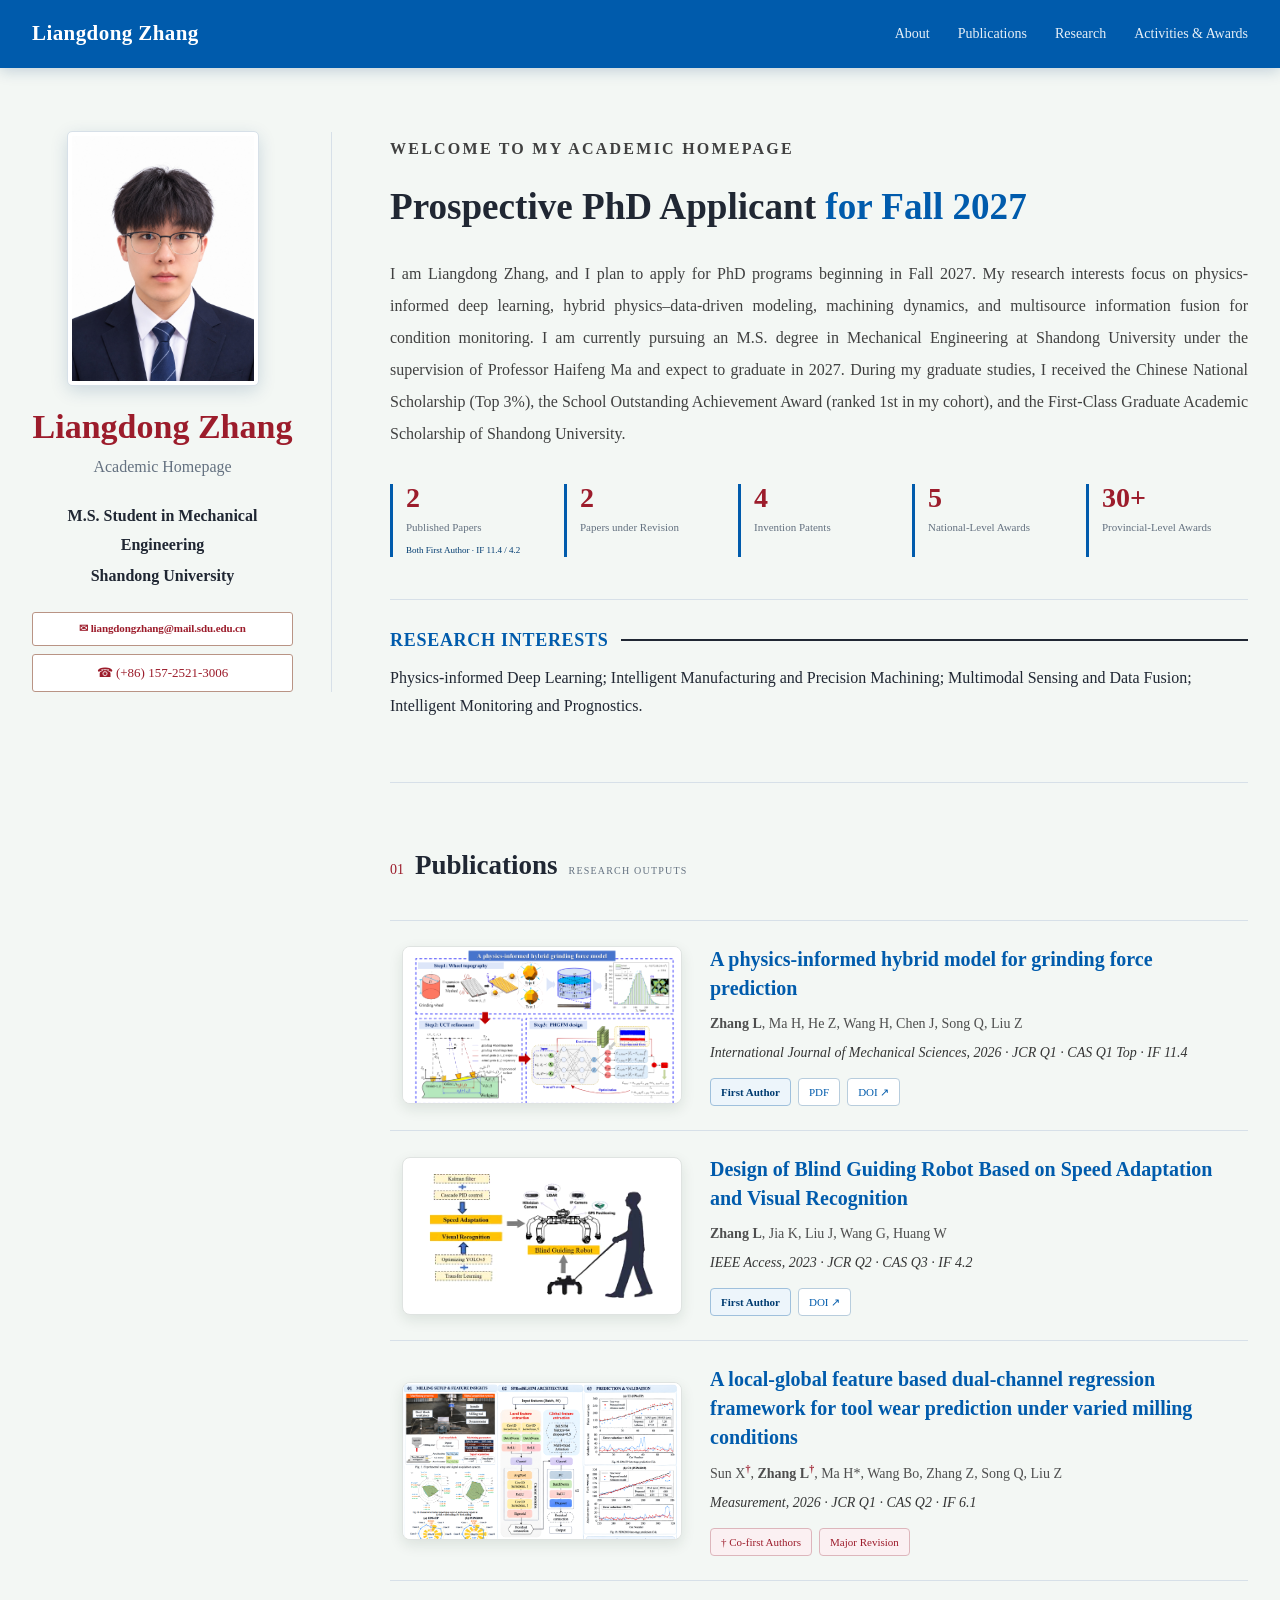
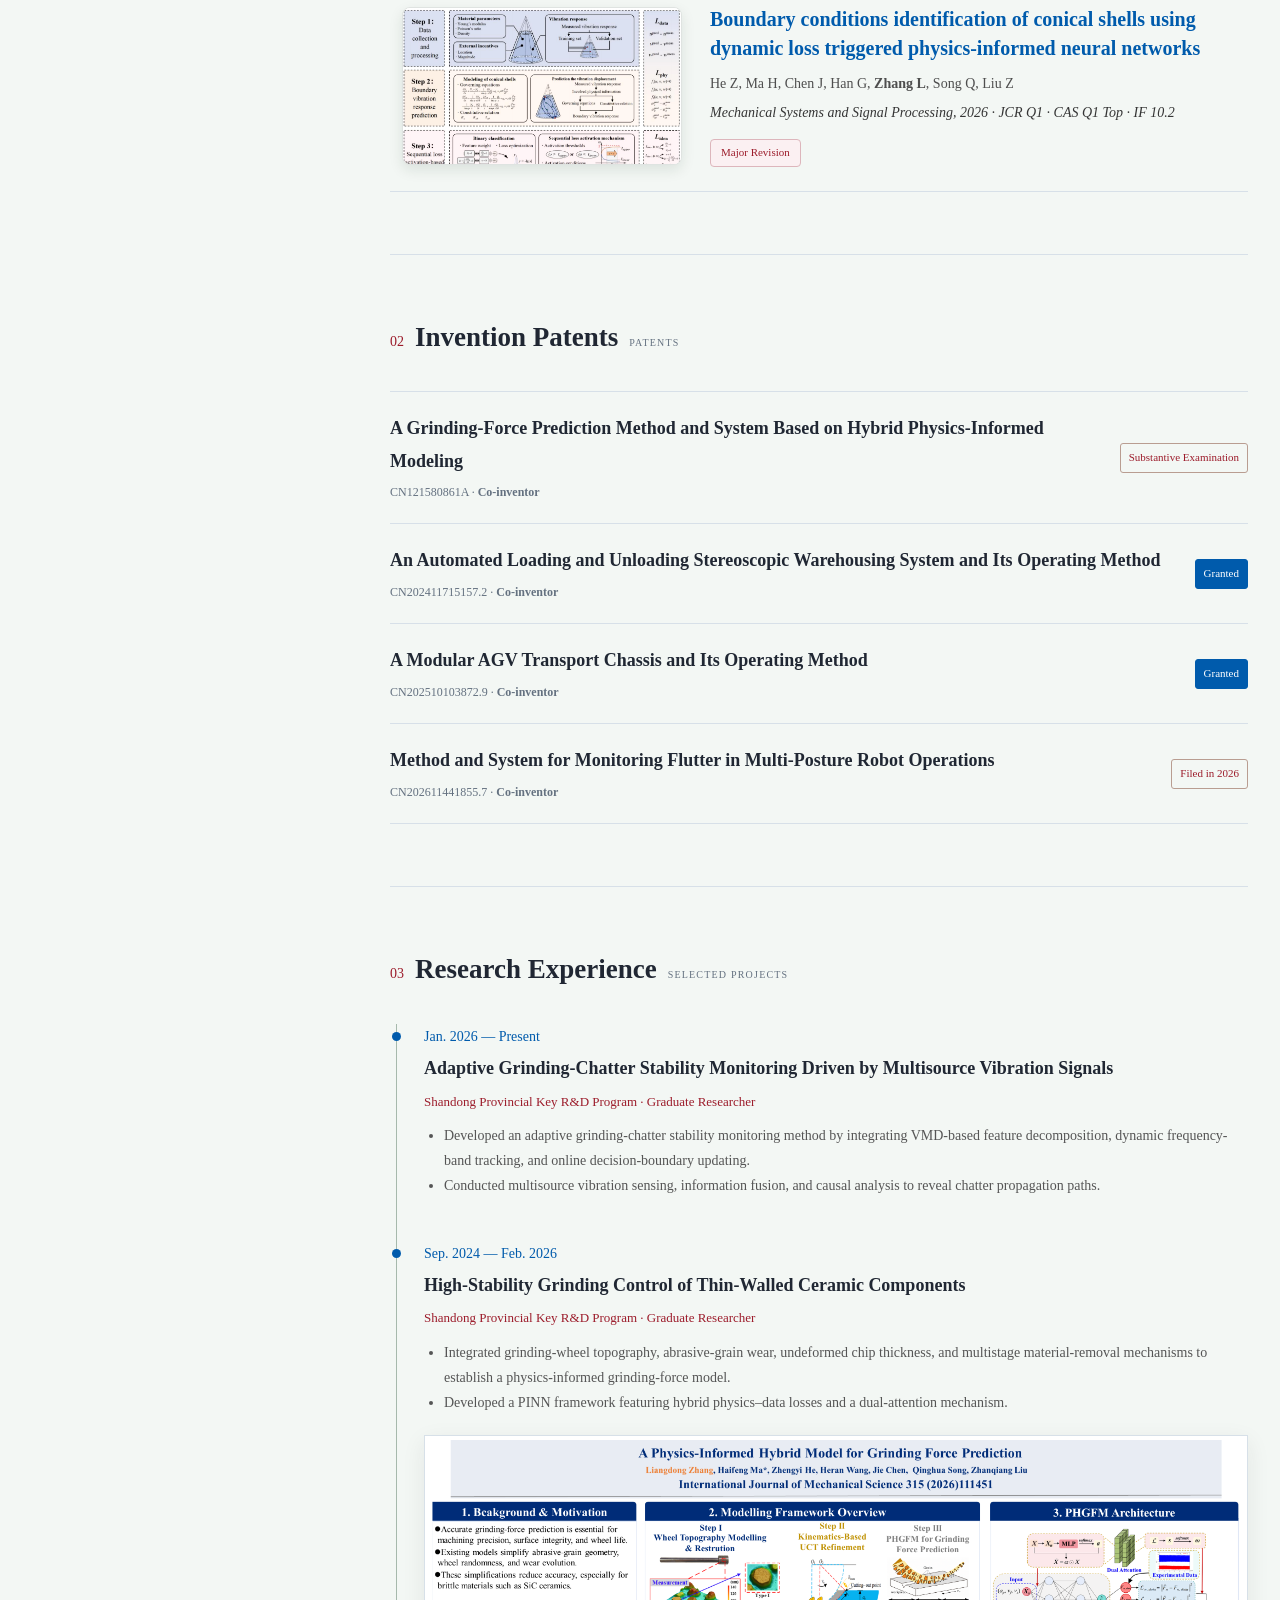
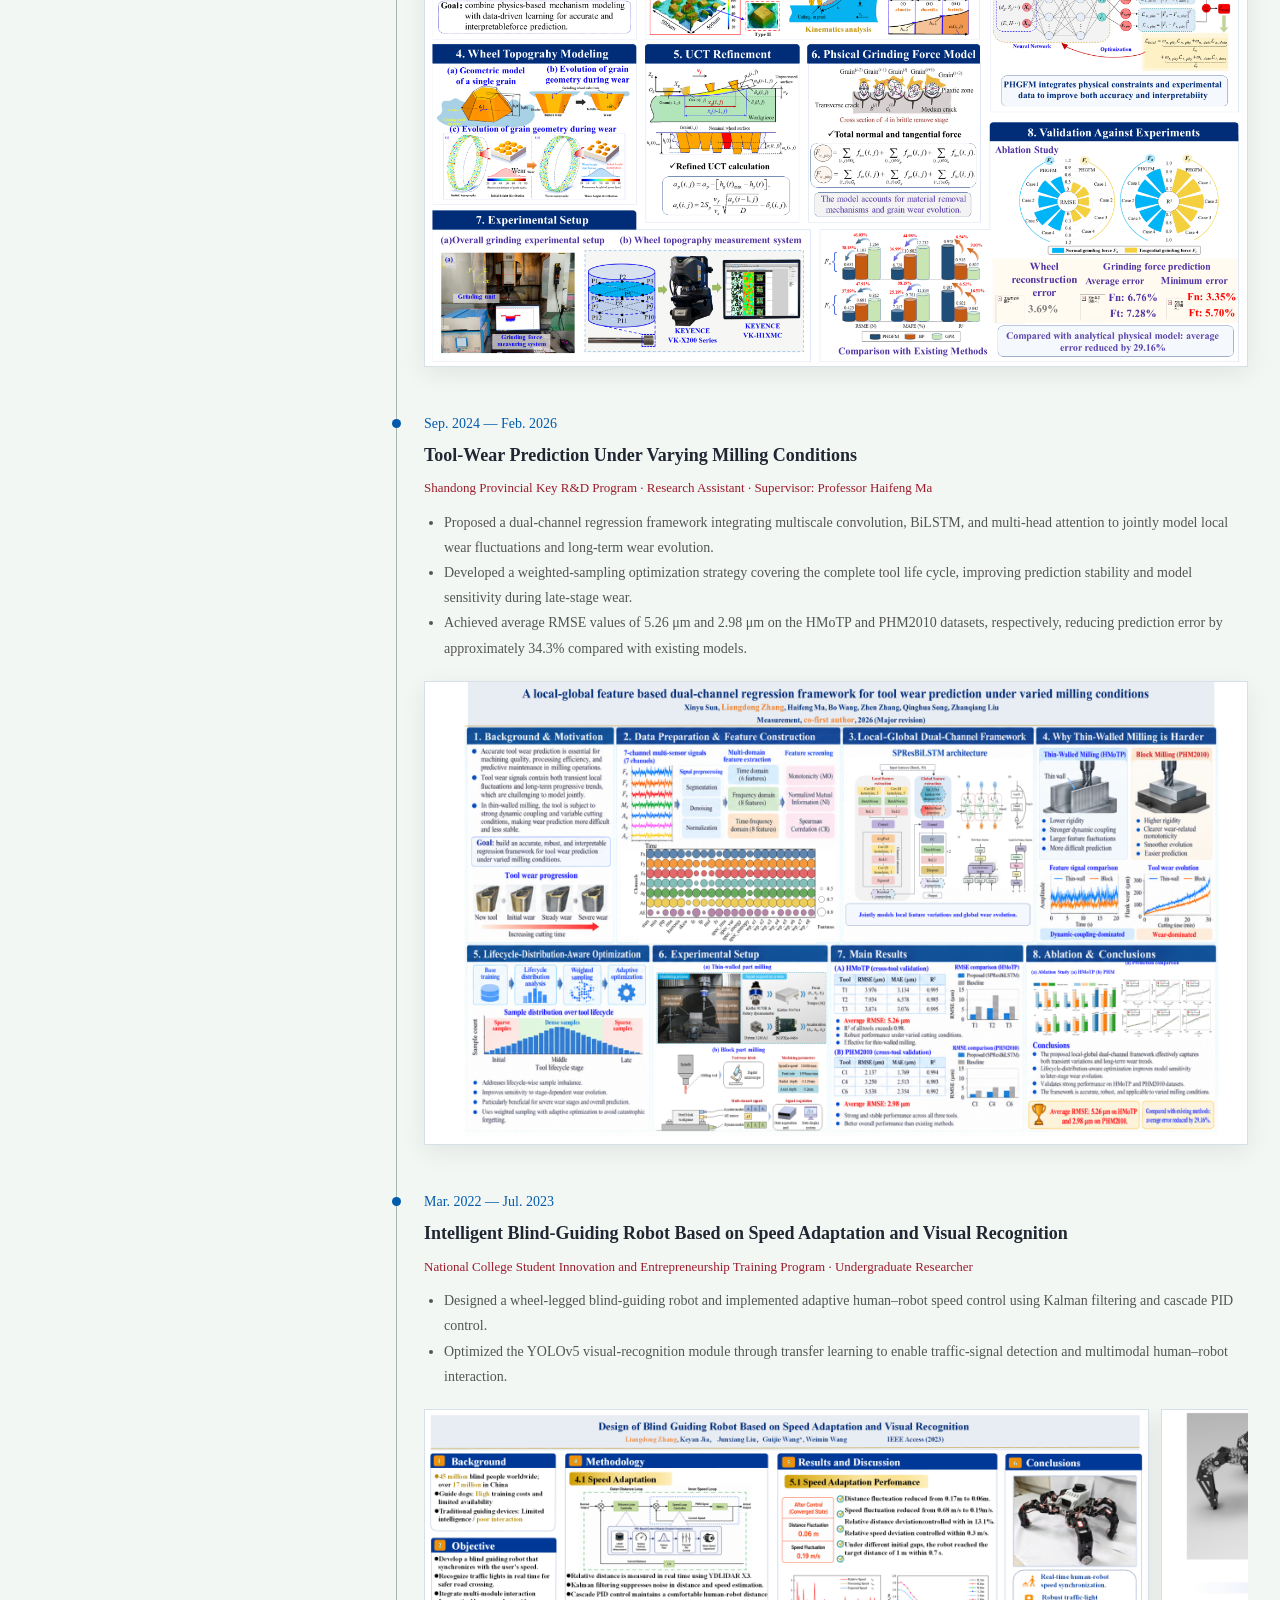
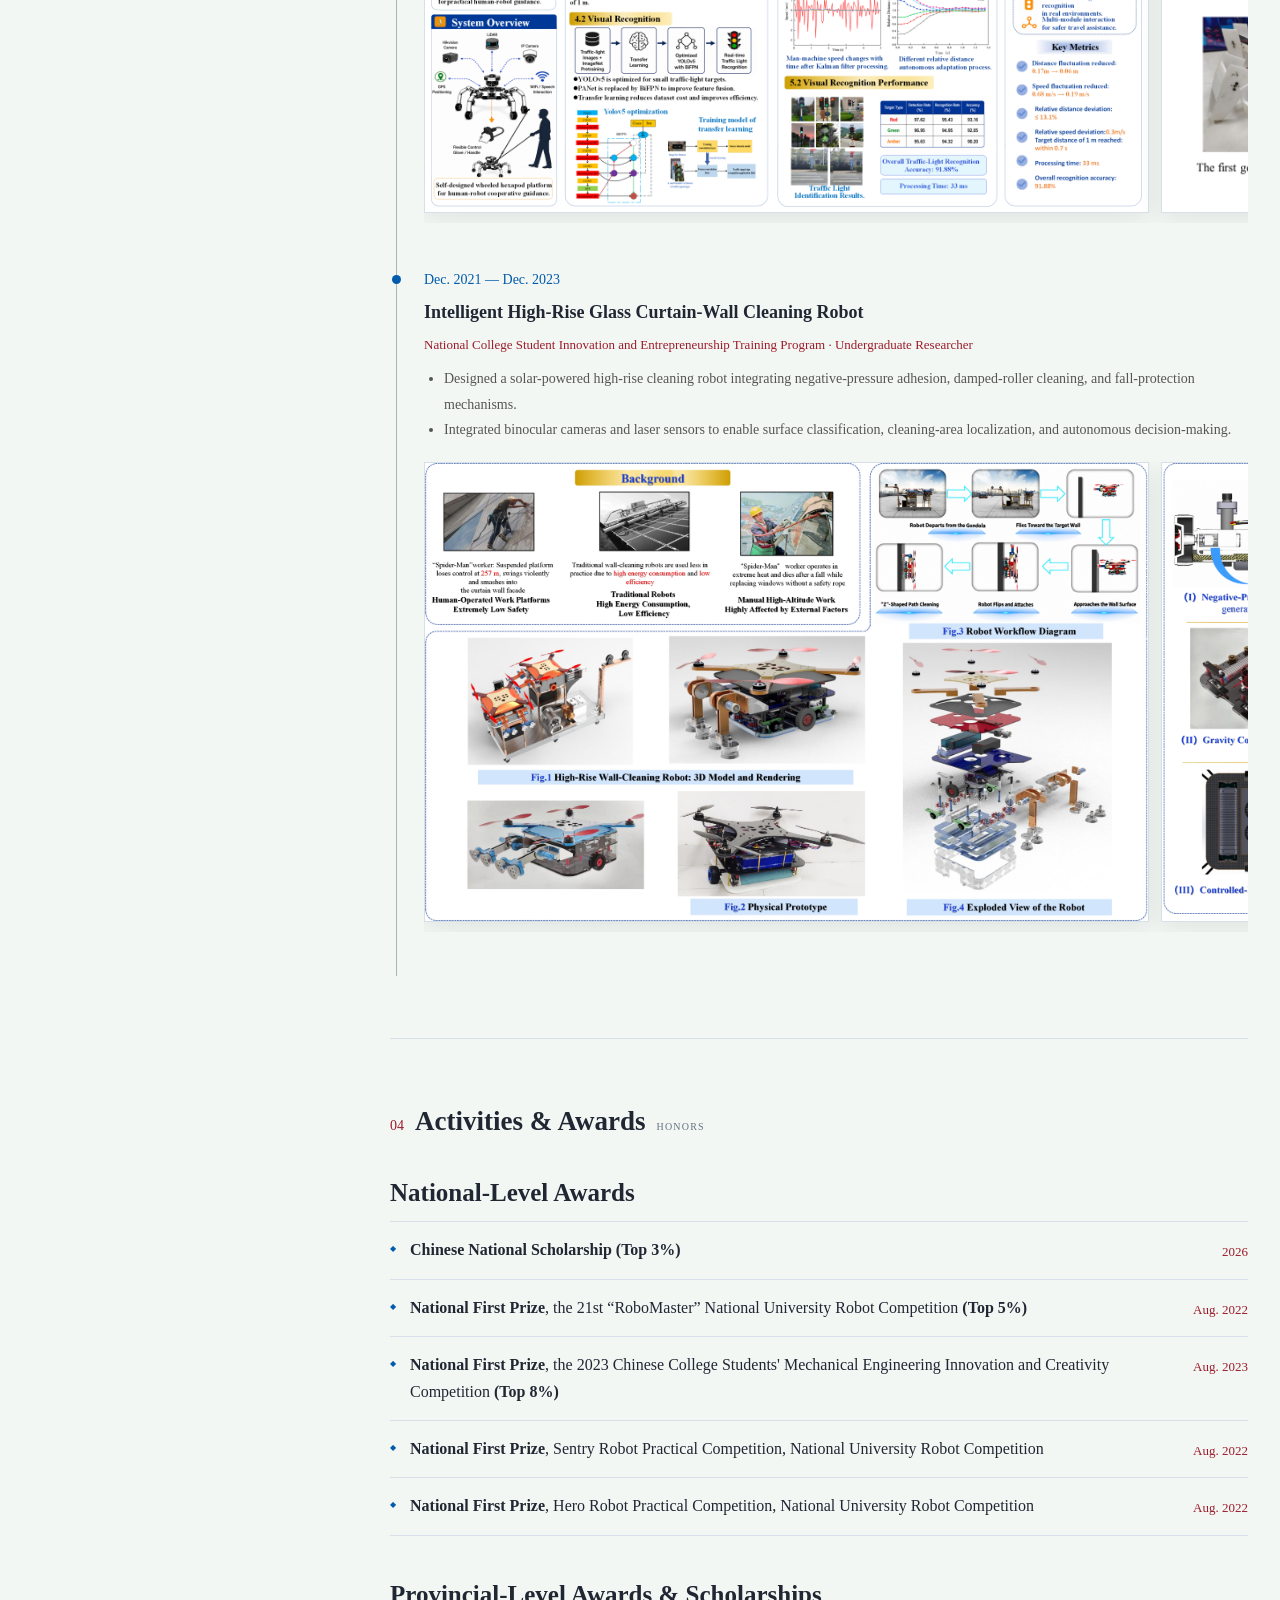
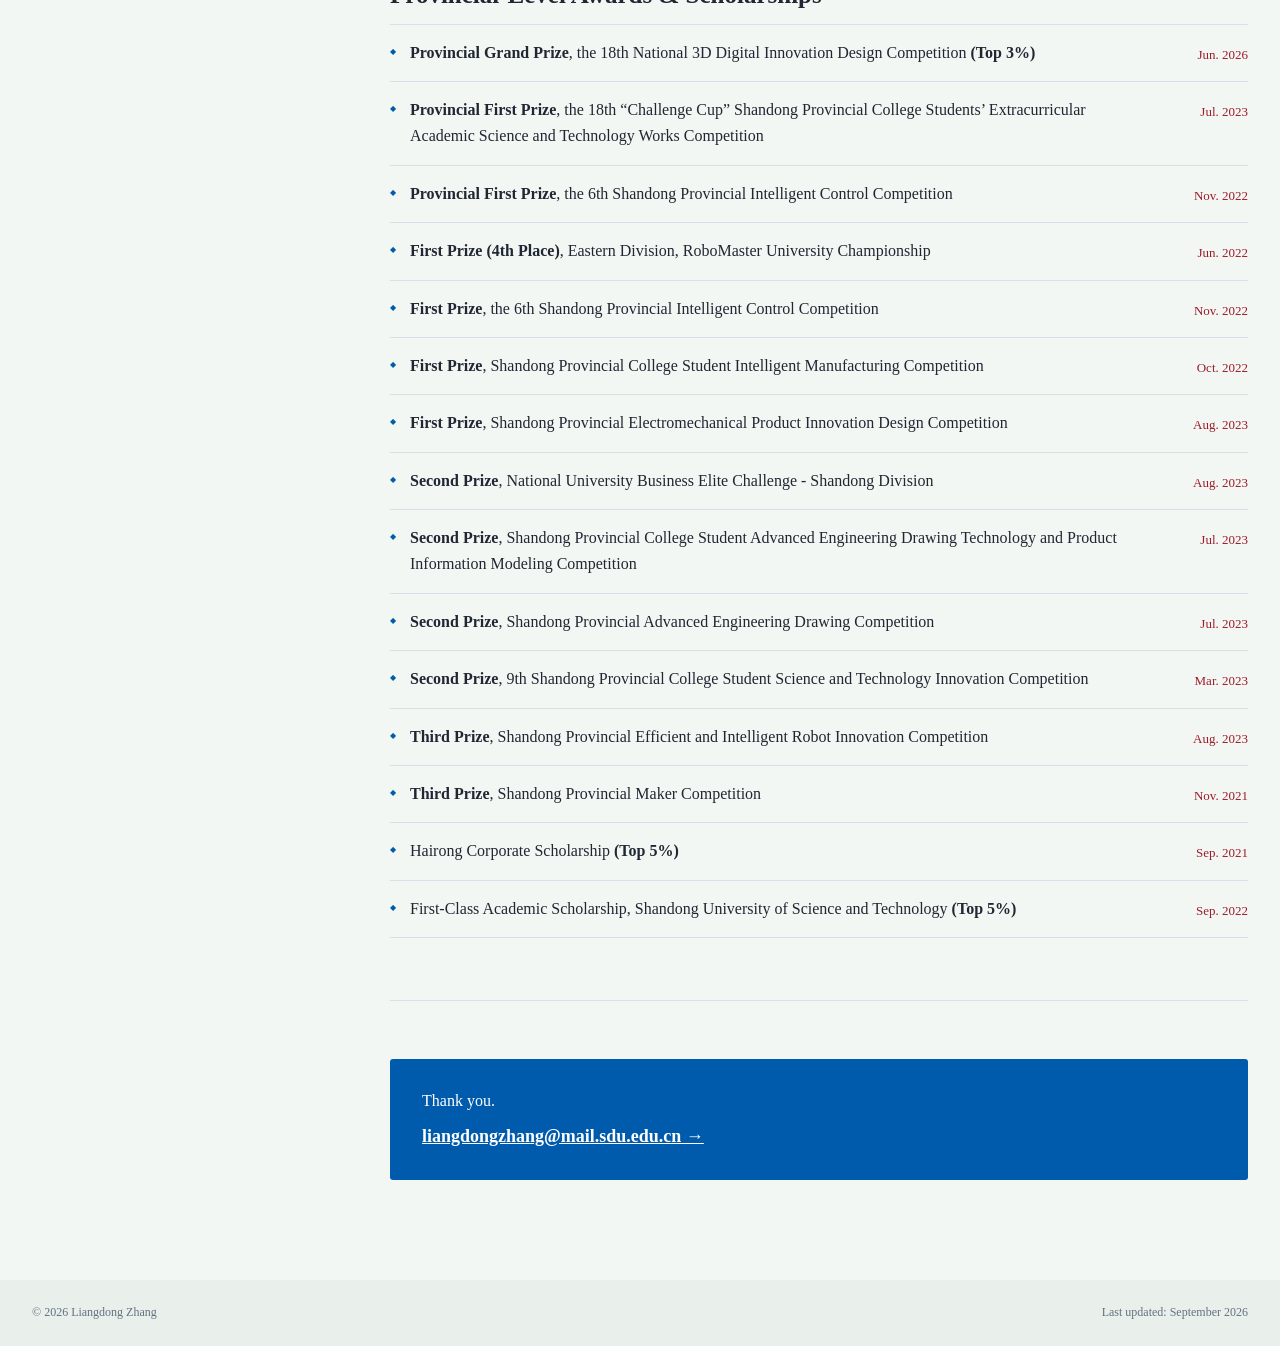
==== commit ba41ac29: "Add research interests section" ====
--- a/index.html
+++ b/index.html
@@ -42,6 +42,10 @@
         <p class="about-copy">I am Liangdong Zhang, and I plan to apply for PhD programs beginning in Fall 2027. My research interests focus on physics-informed deep learning, hybrid physics–data-driven modeling, machining dynamics, and multisource information fusion for condition monitoring. I am currently pursuing an M.S. degree in Mechanical Engineering at Shandong University under the supervision of Professor Haifeng Ma and expect to graduate in 2027. During my graduate studies, I received the Chinese National Scholarship (Top 3%), the School Outstanding Achievement Award (ranked 1st in my cohort), and the First-Class Graduate Academic Scholarship of Shandong University.</p>
 
         <div class="quick-facts"><div class="published-fact"><strong>2</strong><span>Published Papers</span><small>Both First Author · IF 11.4 / 4.2</small></div><div><strong>2</strong><span>Papers under Revision</span></div><div><strong>4</strong><span>Invention Patents</span></div><div><strong>5</strong><span>National-Level Awards</span></div><div><strong>30+</strong><span>Provincial-Level Awards</span></div></div>
+        <div class="research-interests">
+          <h3>Research Interests</h3>
+          <p>Physics-informed Deep Learning; Intelligent Manufacturing and Precision Machining; Multimodal Sensing and Data Fusion; Intelligent Monitoring and Prognostics.</p>
+        </div>
       </section>
 
 
--- a/styles.css
+++ b/styles.css
@@ -59,4 +59,8 @@
 .avatar{height:auto;aspect-ratio:3/4;border-radius:4px}
 .avatar img{object-position:center}
 .profile-links .email-link,.contact-block a{font-weight:700}
-.affiliation{font-weight:700}
+.affiliation{font-size:inherit;color:var(--ink);font-weight:600}
+.research-interests{margin-top:42px;padding-top:24px;border-top:1px solid var(--line)}
+.research-interests h3{display:flex;align-items:center;gap:12px;margin:0 0 8px;color:var(--sdu-blue);font-size:18px;text-transform:uppercase;letter-spacing:.04em}
+.research-interests h3::after{content:"";height:2px;background:var(--ink);flex:1}
+.research-interests p{margin:0;color:var(--ink);font-size:16px;line-height:1.75}
